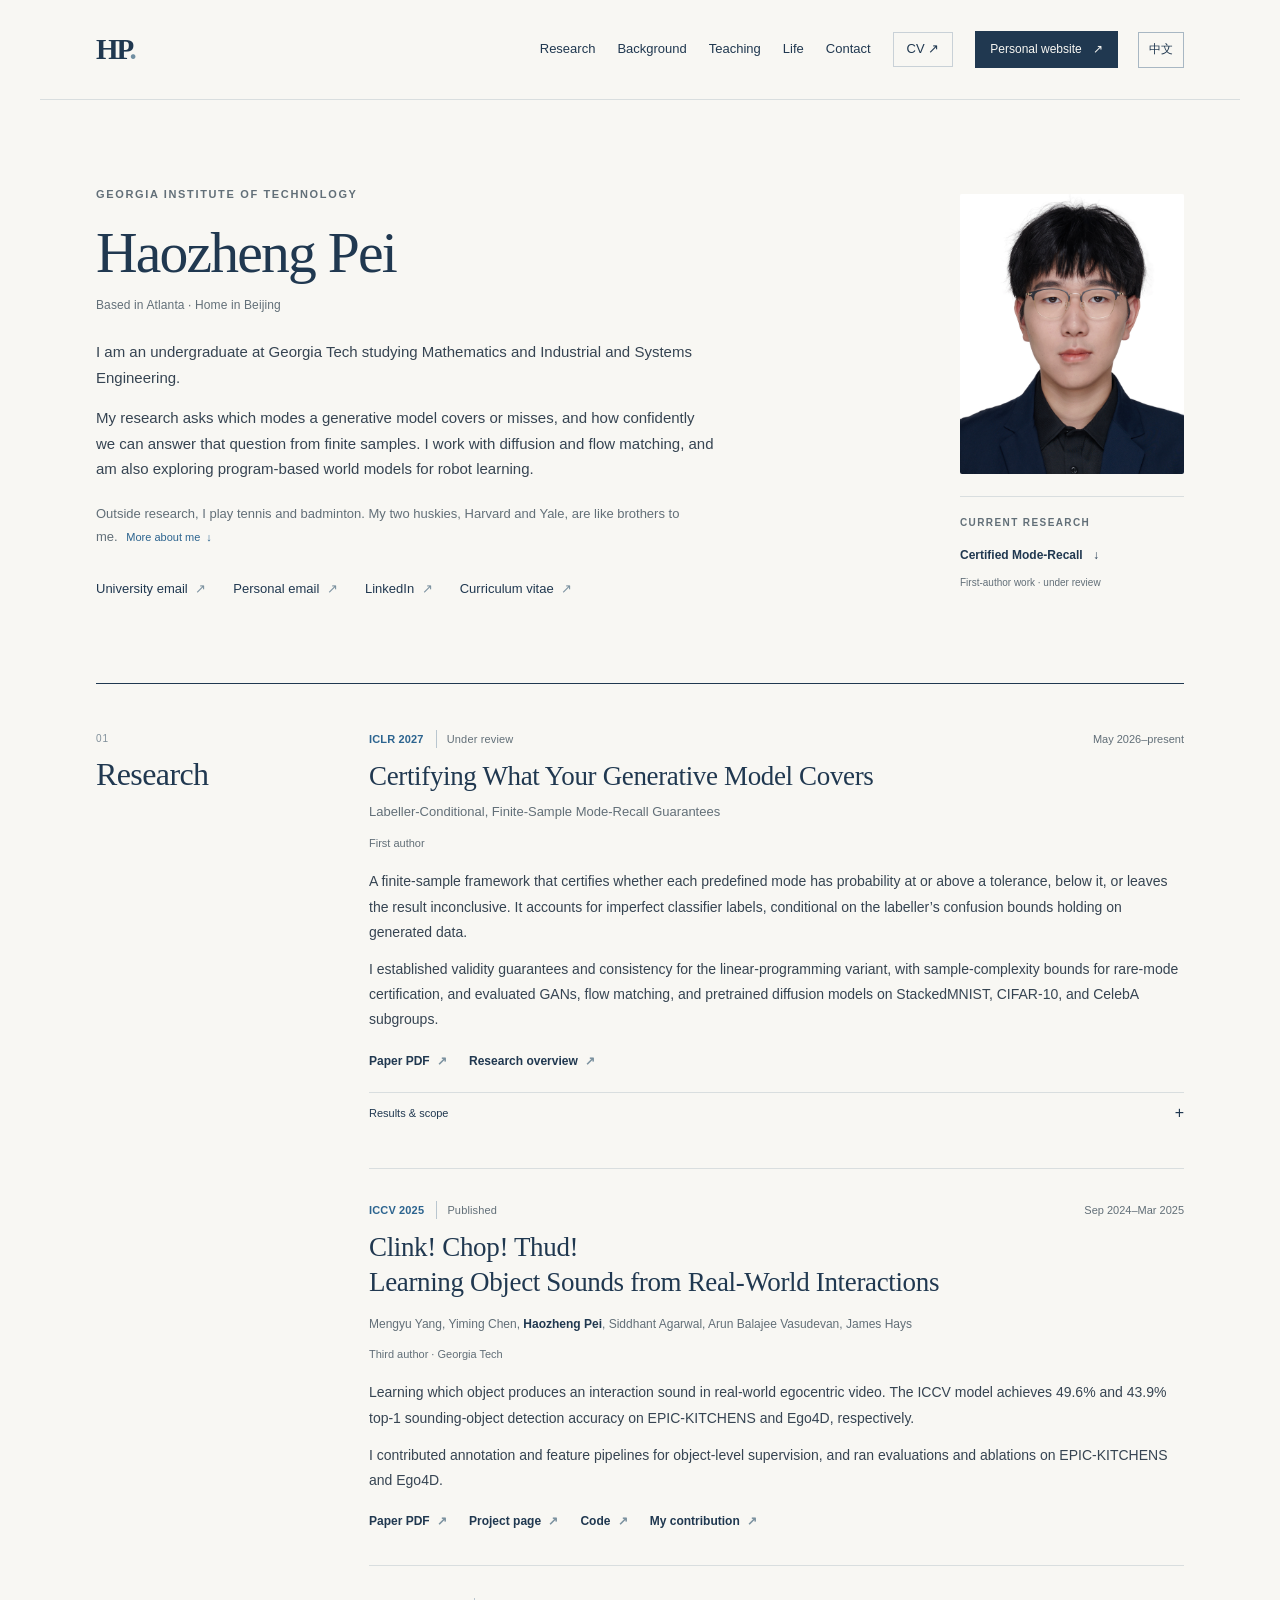
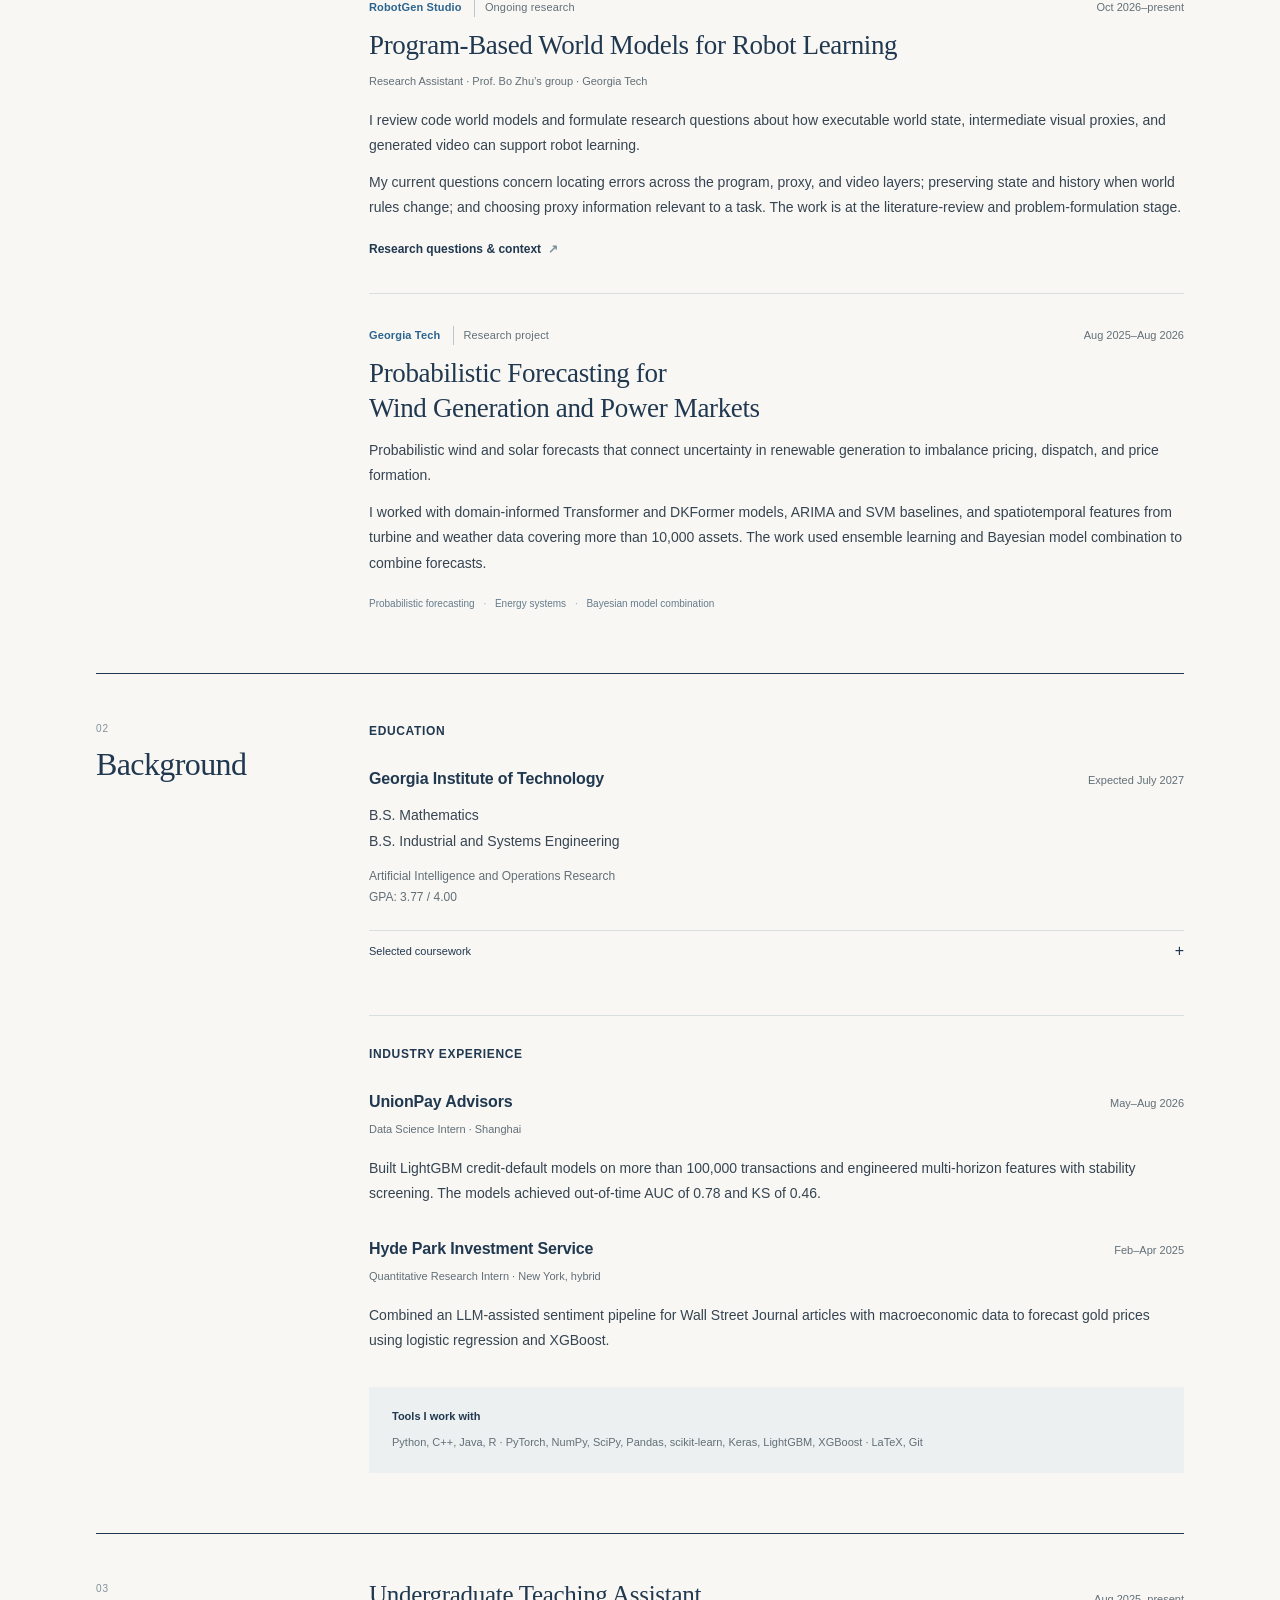
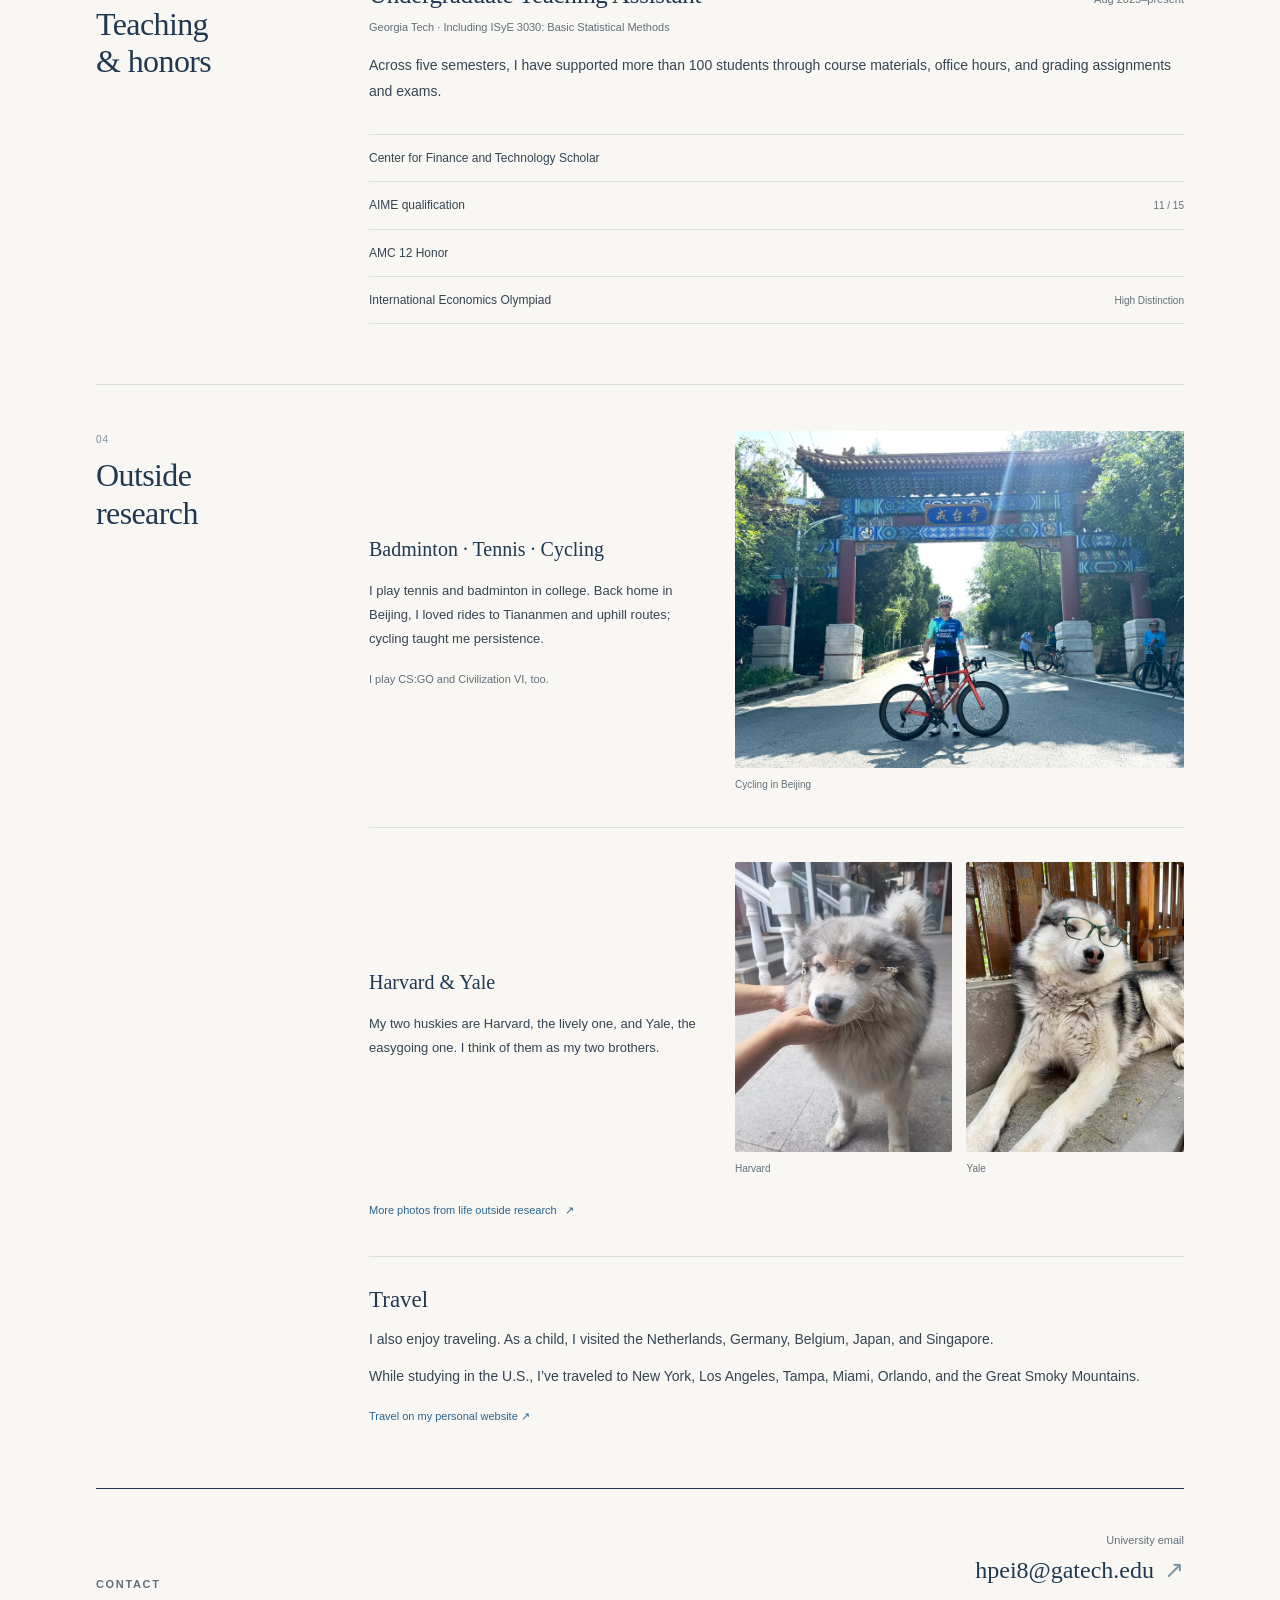
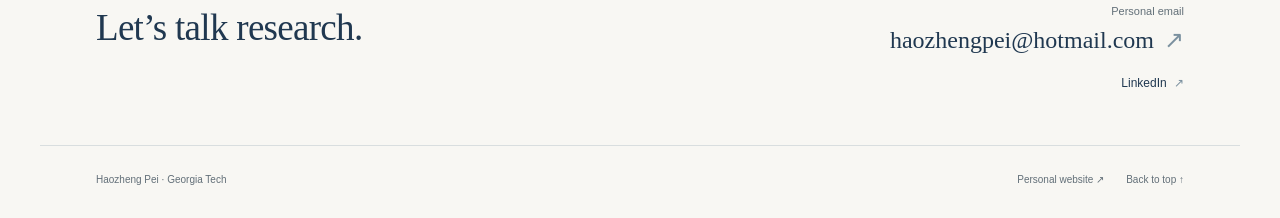
==== academic/index.html @ bda49271 "Add bilingual research details grounded in papers and current work" ====
<!doctype html>
<html lang="en">
<head>
  <meta charset="utf-8">
  <meta name="viewport" content="width=device-width, initial-scale=1">
  <meta name="description" content="Haozheng Pei is an undergraduate at Georgia Tech working on generative model evaluation, finite-sample guarantees, and probabilistic machine learning.">
  <meta name="theme-color" content="#f8f7f3">
  <meta property="og:title" content="Haozheng Pei — Research">
  <meta property="og:description" content="Generative models, statistical guarantees, and probabilistic machine learning. Georgia Institute of Technology.">
  <meta property="og:type" content="website">
  <title>Haozheng Pei · Research</title>
  <link rel="icon" href="data:image/svg+xml,%3Csvg xmlns='http://www.w3.org/2000/svg' viewBox='0 0 64 64'%3E%3Crect width='64' height='64' rx='12' fill='%23203850'/%3E%3Ctext x='32' y='43' text-anchor='middle' font-family='Georgia,serif' font-size='36' fill='%23fff'%3EH%3C/text%3E%3C/svg%3E">
  <link rel="stylesheet" href="styles.css?v=f6f4fb6141">
  <script src="script.js?v=755f562096" defer></script>
  <link rel="canonical" href="https://haozhengpei.github.io/academic/">
  <link rel="alternate" hreflang="en" href="https://haozhengpei.github.io/academic/">
  <link rel="alternate" hreflang="zh-CN" href="https://haozhengpei.github.io/zh/academic/">
  <script src="../language.js?v=802c5b58a4" defer></script>
  <link rel="stylesheet" href="../assets/photo-viewer.css?v=28ba1ac8b4">
  <script src="../assets/photo-viewer.js?v=dce5b9a9ef" defer></script>
</head>
<body>
  <a class="skip-link" href="#main">Skip to content</a>
  <header class="site-header">
    <a class="wordmark" href="#top" aria-label="Haozheng Pei home">HP<span class="wordmark-dot">.</span></a>
    <a class="language-switch" href="../zh/academic/index.html" lang="zh-CN" hreflang="zh-CN" aria-label="切换为中文">中文</a>
    <button class="menu-toggle" type="button" aria-controls="primary-nav" aria-expanded="false">Menu <span aria-hidden="true">+</span></button>
    <nav id="primary-nav" aria-label="Main navigation">
      <a href="#research">Research</a>
      <a href="#background">Background</a>
      <a href="#teaching">Teaching</a>
      <a href="#outside">Life</a>
      <a href="#contact">Contact</a>
      <a class="nav-cv" href="../assets/Haozheng_Pei_CV.pdf?v=4b8e8d3b93" target="_blank" rel="noopener">CV <span aria-hidden="true">↗</span></a>
      <a class="nav-personal" href="../index.html">Personal website <span aria-hidden="true">↗</span></a>
    </nav>
  </header>

  <main id="main">
    <section class="intro" id="top" aria-labelledby="name">
      <div class="intro-main">
        <p class="eyebrow">Georgia Institute of Technology</p>
        <h1 id="name">Haozheng Pei</h1>
        <p class="intro-location">Based in Atlanta · Home in Beijing</p>
        <p class="intro-body">I am an undergraduate at Georgia Tech studying Mathematics and Industrial and Systems Engineering.</p>
        <p class="intro-body">My research asks which modes a generative model covers or misses, and how confidently we can answer that question from finite samples. I work with diffusion and flow matching, and am also exploring program-based world models for robot learning.</p>
        <p class="intro-personal">Outside research, I play tennis and badminton. My two huskies, Harvard and Yale, are like brothers to me. <a href="#outside">More about me <span aria-hidden="true">↓</span></a></p>
        <div class="intro-links">
          <a href="mailto:hpei8@gatech.edu">University email <span aria-hidden="true">↗</span></a>
          <a href="mailto:haozhengpei@hotmail.com">Personal email <span aria-hidden="true">↗</span></a>
          <a href="https://www.linkedin.com/in/haozheng-pei/" target="_blank" rel="noopener">LinkedIn <span aria-hidden="true">↗</span></a>
          <a href="../assets/Haozheng_Pei_CV.pdf?v=4b8e8d3b93" target="_blank" rel="noopener">Curriculum vitae <span aria-hidden="true">↗</span></a>
        </div>
      </div>
      <aside class="intro-note profile-aside" aria-label="Portrait and current research">
        <figure class="profile-portrait"><a href="../assets/photos/haozheng-portrait.jpg" data-photo data-caption="Haozheng Pei"><img src="../assets/photos/haozheng-portrait.jpg" alt="Haozheng Pei" width="2587" height="3621" fetchpriority="high" decoding="async"></a></figure>
        <div class="profile-research">
          <span class="margin-label">Current research</span>
          <a class="text-link" href="#mode-recall">Certified Mode-Recall <span aria-hidden="true">↓</span></a>
          <span class="note-status">First-author work · under review</span>
        </div>
      </aside>
    </section>

    <section class="content-section" id="research" aria-labelledby="research-title">
      <div class="section-heading"><span class="section-number" aria-hidden="true">01</span><h2 id="research-title">Research</h2></div>
      <div class="section-content">
        <article class="research-item" id="mode-recall">
          <div class="item-topline"><span class="venue">ICLR 2027 <span class="publication-status">Under review</span></span><span class="date">May 2026–present</span></div>
          <h3><a href="../research/mode-recall/">Certifying What Your Generative Model Covers</a></h3>
          <p class="paper-title-original">Labeller-Conditional, Finite-Sample Mode-Recall Guarantees</p>
          <p class="role">First author</p>
          <p>A finite-sample framework that certifies whether each predefined mode has probability at or above a tolerance, below it, or leaves the result inconclusive. It accounts for imperfect classifier labels, conditional on the labeller’s confusion bounds holding on generated data.</p>
          <p>I established validity guarantees and consistency for the linear-programming variant, with sample-complexity bounds for rare-mode certification, and evaluated GANs, flow matching, and pretrained diffusion models on StackedMNIST, CIFAR-10, and CelebA subgroups.</p>
          <div class="paper-links"><a href="../assets/papers/certifying-generative-mode-coverage.pdf?v=0745bf74af" target="_blank" rel="noopener">Paper PDF <span aria-hidden="true">↗</span></a><a href="../research/mode-recall/">Research overview <span aria-hidden="true">↗</span></a></div>
          <details>
            <summary>Results &amp; scope <span aria-hidden="true">+</span></summary>
            <div class="detail-content"><p>On 1,000-mode StackedMNIST, two DCGAN capacities and a rectified-flow model yielded certified coverage of 29%, 53%, and 73%, against true coverage of 54%, 92%, and 100%; nearest-neighbor recall was near zero for all three. These certificates are conservative lower bounds, not point estimates. The work measures coverage across predefined modes, not diversity within a mode.</p></div>
          </details>
        </article>

        <article class="research-item" id="object-sounds">
          <div class="item-topline"><span class="venue">ICCV 2025 <span class="publication-status">Published</span></span><span class="date">Sep 2024–Mar 2025</span></div>
          <h3><a href="../research/clink-chop-thud/">Clink! Chop! Thud!<br>Learning Object Sounds from Real-World Interactions</a></h3>
          <p class="paper-authors">Mengyu Yang, Yiming Chen, <strong>Haozheng Pei</strong>, Siddhant Agarwal, Arun Balajee Vasudevan, James Hays</p>
          <p class="role">Third author · Georgia Tech</p>
          <p>Learning which object produces an interaction sound in real-world egocentric video. The ICCV model achieves 49.6% and 43.9% top-1 sounding-object detection accuracy on EPIC-KITCHENS and Ego4D, respectively.</p>
          <p>I contributed annotation and feature pipelines for object-level supervision, and ran evaluations and ablations on EPIC-KITCHENS and Ego4D.</p>
          <div class="paper-links"><a href="../assets/papers/clink-chop-thud.pdf?v=28464b5153" target="_blank" rel="noopener">Paper PDF <span aria-hidden="true">↗</span></a><a href="https://clink-chop-thud.github.io/" target="_blank" rel="noopener">Project page <span aria-hidden="true">↗</span></a><a href="https://github.com/mengyu-yang/clink-chop-thud" target="_blank" rel="noopener">Code <span aria-hidden="true">↗</span></a><a href="../research/clink-chop-thud/">My contribution <span aria-hidden="true">↗</span></a></div>
        </article>

        <article class="research-item" id="world-models">
          <div class="item-topline"><span class="venue">RobotGen Studio <span class="publication-status">Ongoing research</span></span><span class="date">Oct 2026–present</span></div>
          <h3><a href="../research/world-models/">Program-Based World Models for Robot Learning</a></h3>
          <p class="role">Research Assistant · Prof. Bo Zhu’s group · Georgia Tech</p>
          <p>I review code world models and formulate research questions about how executable world state, intermediate visual proxies, and generated video can support robot learning.</p>
          <p>My current questions concern locating errors across the program, proxy, and video layers; preserving state and history when world rules change; and choosing proxy information relevant to a task. The work is at the literature-review and problem-formulation stage.</p>
          <div class="paper-links"><a href="../research/world-models/">Research questions &amp; context <span aria-hidden="true">↗</span></a></div>
        </article>

        <article class="research-item" id="forecasting">
          <div class="item-topline"><span class="venue">Georgia Tech <span class="publication-status">Research project</span></span><span class="date">Aug 2025–Aug 2026</span></div>
          <h3>Probabilistic Forecasting for<br class="wide-break"> Wind Generation and Power Markets</h3>
          <p>Probabilistic wind and solar forecasts that connect uncertainty in renewable generation to imbalance pricing, dispatch, and price formation.</p>
          <p>I worked with domain-informed Transformer and DKFormer models, ARIMA and SVM baselines, and spatiotemporal features from turbine and weather data covering more than 10,000 assets. The work used ensemble learning and Bayesian model combination to combine forecasts.</p>
          <div class="topic-line">Probabilistic forecasting <span>·</span> Energy systems <span>·</span> Bayesian model combination</div>
        </article>
      </div>
    </section>

    <section class="content-section" id="background" aria-labelledby="background-title">
      <div class="section-heading"><span class="section-number" aria-hidden="true">02</span><h2 id="background-title">Background</h2></div>
      <div class="section-content">
        <h3 class="subsection-heading">Education</h3>
        <div class="education-entry">
          <div class="item-topline"><h4>Georgia Institute of Technology</h4><span class="date">Expected July 2027</span></div>
          <p>B.S. Mathematics<br>B.S. Industrial and Systems Engineering</p>
          <p class="secondary">Artificial Intelligence and Operations Research<br>GPA: 3.77 / 4.00</p>
          <details><summary>Selected coursework <span aria-hidden="true">+</span></summary><div class="detail-content"><p>Probability, Statistical Inference, Regression Analysis, Stochastic Processes, Machine Learning, Linear Algebra, PDE/ODE, Complex Analysis, Combinatorics, and Operations Research.</p></div></details>
        </div>
        <h3 class="subsection-heading experience-title">Industry experience</h3>
        <div class="experience-entry">
          <div class="item-topline"><h4>UnionPay Advisors</h4><span class="date">May–Aug 2026</span></div>
          <p class="role">Data Science Intern · Shanghai</p>
          <p>Built LightGBM credit-default models on more than 100,000 transactions and engineered multi-horizon features with stability screening. The models achieved out-of-time AUC of 0.78 and KS of 0.46.</p>
        </div>
        <div class="experience-entry">
          <div class="item-topline"><h4>Hyde Park Investment Service</h4><span class="date">Feb–Apr 2025</span></div>
          <p class="role">Quantitative Research Intern · New York, hybrid</p>
          <p>Combined an LLM-assisted sentiment pipeline for Wall Street Journal articles with macroeconomic data to forecast gold prices using logistic regression and XGBoost.</p>
        </div>
        <div class="technical-note"><h4>Tools I work with</h4><p>Python, C++, Java, R · PyTorch, NumPy, SciPy, Pandas, scikit-learn, Keras, LightGBM, XGBoost · LaTeX, Git</p></div>
      </div>
    </section>

    <section class="content-section" id="teaching" aria-labelledby="teaching-title">
      <div class="section-heading"><span class="section-number" aria-hidden="true">03</span><h2 id="teaching-title">Teaching<br> &amp; honors</h2></div>
      <div class="section-content">
        <div class="item-topline"><h3 class="teaching-name">Undergraduate Teaching Assistant</h3><span class="date">Aug 2025–present</span></div>
        <p class="role">Georgia Tech · Including ISyE 3030: Basic Statistical Methods</p>
        <p>Across five semesters, I have supported more than 100 students through course materials, office hours, and grading assignments and exams.</p>
        <ul class="honors-list">
          <li><span>Center for Finance and Technology Scholar</span></li>
          <li><span>AIME qualification</span><span class="honor-detail">11 / 15</span></li>
          <li><span>AMC 12 Honor</span></li>
          <li><span>International Economics Olympiad</span><span class="honor-detail">High Distinction</span></li>
        </ul>
      </div>
    </section>

    <section class="content-section personal-section" id="outside" aria-labelledby="outside-title">
      <div class="section-heading"><span class="section-number" aria-hidden="true">04</span><h2 id="outside-title">Outside<br> research</h2></div>
      <div class="section-content personal-content">
        <div class="personal-story personal-cycling">
          <div class="personal-copy">
            <p class="personal-interests">Badminton · Tennis · Cycling</p>
            <p>I play tennis and badminton in college. Back home in Beijing, I loved rides to Tiananmen and uphill routes; cycling taught me persistence.</p>
            <p class="personal-games">I play CS:GO and Civilization VI, too.</p>
          </div>
          <figure class="personal-photo cycling-photo"><a href="../assets/photos/cycling-beijing.jpg" data-photo data-caption="Me with my bicycle in Beijing"><img src="../assets/photos/cycling-beijing.jpg" alt="Me with my bicycle in Beijing" width="1024" height="768" loading="lazy" decoding="async"></a><figcaption>Cycling in Beijing</figcaption></figure>
        </div>
        <div class="personal-story personal-dogs">
          <div class="personal-copy">
            <p class="personal-interests">Harvard &amp; Yale</p>
            <p>My two huskies are Harvard, the lively one, and Yale, the easygoing one. I think of them as my two brothers.</p>
          </div>
          <div class="personal-dog-pair">
            <figure class="personal-photo"><a href="../assets/photos/harvard.jpg" data-photo data-caption="Harvard wearing gold glasses"><img src="../assets/photos/harvard.jpg" alt="Harvard wearing gold glasses" width="768" height="1024" loading="lazy" decoding="async"></a><figcaption>Harvard</figcaption></figure>
            <figure class="personal-photo"><a href="../assets/photos/yale.jpg" data-photo data-caption="Yale wearing green glasses"><img src="../assets/photos/yale.jpg" alt="Yale wearing green glasses" width="768" height="1024" loading="lazy" decoding="async"></a><figcaption>Yale</figcaption></figure>
          </div>
        </div>
        <a class="personal-photos-link" href="../index.html#life">More photos from life outside research <span aria-hidden="true">↗</span></a>
        <section class="academic-travel" id="travel" aria-labelledby="travel-title">
          <h3 id="travel-title">Travel</h3>
          <p>I also enjoy traveling. As a child, I visited the Netherlands, Germany, Belgium, Japan, and Singapore.</p>
          <p>While studying in the U.S., I’ve traveled to New York, Los Angeles, Tampa, Miami, Orlando, and the Great Smoky Mountains.</p>
          <a href="../index.html#travel">Travel on my personal website <span aria-hidden="true">↗</span></a>
        </section>
      </div>
    </section>

    <section class="contact-section" id="contact" aria-labelledby="contact-title">
      <div><p class="eyebrow">Contact</p><h2 id="contact-title">Let’s talk research.</h2></div>
      <div class="contact-links">
        <a class="contact-email" href="mailto:hpei8@gatech.edu"><small class="contact-label">University email</small>hpei8@gatech.edu <span aria-hidden="true">↗</span></a>
        <a class="contact-email" href="mailto:haozhengpei@hotmail.com"><small class="contact-label">Personal email</small>haozhengpei@hotmail.com <span aria-hidden="true">↗</span></a>
        <a href="https://www.linkedin.com/in/haozheng-pei/" target="_blank" rel="noopener">LinkedIn <span aria-hidden="true">↗</span></a>
      </div>
    </section>
  </main>
  <footer><span>Haozheng Pei · Georgia Tech</span><div><a href="../index.html">Personal website <span aria-hidden="true">↗</span></a><a href="#top">Back to top <span aria-hidden="true">↑</span></a></div></footer>
</body>
</html>
---- academic/styles.css ----
:root{--paper:#f8f7f3;--white:#fff;--ink:#203850;--body:#364452;--muted:#626f78;--rule:#d9dedf;--accent:#2c648f;--serif:Georgia,'Times New Roman',serif;--sans:-apple-system,BlinkMacSystemFont,'Segoe UI',Arial,sans-serif;scroll-behavior:smooth;scroll-padding-top:90px}
*{box-sizing:border-box}body{margin:0;background:var(--paper);color:var(--body);font-family:var(--sans);font-size:16px;line-height:1.7;-webkit-font-smoothing:antialiased}a{color:var(--ink);text-decoration:none;text-underline-offset:5px}a:hover{text-decoration:underline}button{font:inherit}a:focus-visible,button:focus-visible,summary:focus-visible{outline:2px solid var(--accent);outline-offset:5px;border-radius:2px}::selection{background:#dce7ee;color:var(--ink)}.skip-link{position:fixed;top:-70px;left:20px;z-index:100;padding:12px 20px;background:var(--ink);color:#fff}.skip-link:focus{top:12px}.site-header,main,footer{max-width:1200px;margin-inline:auto;padding-inline:56px}.site-header{height:100px;display:flex;align-items:center;justify-content:space-between;border-bottom:1px solid var(--rule)}.wordmark{font-family:var(--serif);font-size:29px;font-weight:700;letter-spacing:-2px;line-height:1}.wordmark:hover{text-decoration:none}.wordmark-dot{color:#718fa2}.site-header nav{display:flex;gap:29px;align-items:center;font-size:13px}.nav-cv{border:1px solid #c9d1d7;padding:5px 13px}.nav-personal{border:1px solid var(--ink);background:var(--ink);color:var(--paper);padding:7px 14px;white-space:nowrap;font-size:12px}.nav-personal:hover{background:#2c4b65;text-decoration:none}.nav-personal span{margin-left:8px}.menu-toggle{display:none}.intro{display:grid;grid-template-columns:minmax(0,1fr) 235px;gap:86px;padding-block:85px 83px}.eyebrow,.margin-label{font-size:11px;letter-spacing:1.65px;text-transform:uppercase;font-weight:600;color:var(--muted);margin:0 0 18px}h1,h2,h3,h4{color:var(--ink)}h1{font-family:var(--serif);font-weight:400;font-size:clamp(58px,6.7vw,88px);line-height:1.08;letter-spacing:-3.7px;margin:0 0 26px;white-space:nowrap}.name-period{color:#90a5b5}.intro-focus{font-family:var(--serif);font-size:28px;line-height:1.32;letter-spacing:-.45px;color:var(--ink);margin:0 0 25px}.intro-body{font-size:15px;max-width:620px;margin:0 0 15px}.intro-links{display:flex;gap:27px;flex-wrap:wrap;margin-top:29px;font-size:13px;font-weight:500}.intro-links span,.paper-links span,.contact-links span{color:#7b919f;display:inline-block;margin-left:4px}.intro-note{padding-top:44px}.margin-label{font-size:10px;display:block;letter-spacing:1.4px;margin-bottom:0}.small-diagram{width:235px;margin-left:-13px;margin-block:5px 14px}.small-diagram svg{display:block;width:100%}.intro-note p{font-family:var(--serif);font-size:20px;line-height:1.45;color:var(--ink);margin:0 0 17px}.text-link{font-size:12px;font-weight:600}.text-link span{margin-left:7px}.note-status{display:block;font-size:10px;color:var(--muted);margin-top:5px}.content-section{display:grid;grid-template-columns:215px minmax(0,1fr);gap:58px;border-top:1px solid var(--ink);padding-block:46px 60px}.section-heading{align-self:start}.section-number{display:block;font-size:10px;color:#82919c;font-family:var(--sans);letter-spacing:1px;margin-bottom:9px}.section-heading h2{font-family:var(--serif);font-size:32px;line-height:1.17;font-weight:400;letter-spacing:-.6px;margin:0}.section-content{min-width:0}.research-item{padding:0 0 34px;margin:0 0 32px;border-bottom:1px solid var(--rule);scroll-margin-top:35px}.research-item:last-child{padding-bottom:0;margin-bottom:0;border:0}.item-topline{display:flex;align-items:baseline;justify-content:space-between;gap:15px;margin-bottom:11px}.venue{font-size:11px;color:var(--accent);font-weight:600;letter-spacing:.15px}.date{color:var(--muted);font-size:11px;white-space:nowrap}.research-item h3{font-family:var(--serif);font-size:27px;line-height:1.3;font-weight:400;letter-spacing:-.35px;margin:0 0 12px}.research-item p,.experience-entry p,.education-entry p,.section-content>p{font-size:14px;margin:0 0 12px;line-height:1.8}.role{color:var(--muted);font-size:11px!important;line-height:1.6!important;margin-top:-2px!important;margin-bottom:17px!important}.topic-line{font-size:10px;color:#647b8c;margin-top:18px;line-height:1.9}.topic-line span{padding-inline:6px;color:#9baab4}details{margin-top:21px;border-top:1px solid var(--rule)}summary{list-style:none;cursor:pointer;display:flex;align-items:center;justify-content:space-between;font-size:11px;color:var(--ink);padding-block:11px;max-width:100%}summary::-webkit-details-marker{display:none}summary span{font-size:16px;font-weight:300;line-height:1;transition:transform .2s}details[open] summary span{transform:rotate(45deg)}.detail-content{padding:0 19px 4px 0}.detail-content p{font-size:12px!important;color:var(--muted)}.paper-links{display:flex;gap:23px;font-size:12px;font-weight:600;margin-top:18px}.subsection-heading{font-family:var(--sans);font-size:12px;letter-spacing:.65px;text-transform:uppercase;font-weight:600;margin:1px 0 24px}.item-topline h4{font-size:16px;letter-spacing:-.15px;font-weight:600;margin:0}.education-entry{margin-bottom:43px}.secondary{color:var(--muted);font-size:12px!important}.experience-title{padding-top:28px;border-top:1px solid var(--rule)}.experience-entry{margin-bottom:29px}.experience-entry .item-topline{margin-bottom:8px}.technical-note{padding:20px 23px;background:#edf0f0;margin-top:34px}.technical-note h4{margin:0 0 6px;font-size:11px;font-weight:600}.technical-note p{margin:0;color:var(--muted);font-size:11px;line-height:1.9}.teaching-name{font-family:var(--serif);font-weight:400;font-size:25px;line-height:1.2;margin:0;letter-spacing:-.3px}.honors-list{margin:30px 0 0;padding:0;list-style:none;border-top:1px solid var(--rule)}.honors-list li{padding:13px 0;border-bottom:1px solid var(--rule);display:flex;justify-content:space-between;gap:15px;align-items:baseline;font-size:12px}.honor-detail{font-size:10px;color:var(--muted);white-space:nowrap}.contact-section{padding:43px 0 52px;border-top:1px solid var(--ink);display:flex;justify-content:space-between;align-items:center;gap:30px}.contact-section .eyebrow{margin-bottom:12px}.contact-section h2{font-family:var(--serif);font-size:37px;line-height:1.2;font-weight:400;letter-spacing:-.7px;margin:0}.contact-links{display:flex;flex-direction:column;gap:6px;align-items:flex-end;font-size:12px}.contact-email{font-family:var(--serif);font-size:24px}footer{display:flex;justify-content:space-between;gap:20px;align-items:center;padding-block:25px 30px;border-top:1px solid var(--rule);font-size:10px;color:var(--muted)}footer div{display:flex;gap:22px}footer a{color:var(--muted)}
.intro-personal{font-size:13px;line-height:1.8;color:var(--muted);max-width:600px;margin:20px 0 0}.intro-personal a{display:inline-block;margin-left:5px;font-size:11px;color:var(--accent);white-space:nowrap}.intro-personal a span{margin-left:3px}.personal-section{border-top-color:var(--rule)}.personal-note{display:grid;grid-template-columns:155px minmax(0,1fr);gap:30px;align-items:center}.personal-mark{width:155px;height:auto;color:#728b92}.personal-copy p{font-size:14px;line-height:1.8;margin:0 0 11px}.personal-copy .personal-interests{font-family:var(--serif);font-size:20px;line-height:1.4;color:var(--ink);margin-bottom:14px}.personal-copy .personal-games{font-size:12px;color:var(--muted);margin-bottom:0}
@media(min-width:1400px){.intro{padding-block:98px 94px}}
@media(max-width:1050px){.site-header nav{gap:18px;font-size:12px}.site-header,main,footer{padding-inline:40px}.intro{gap:45px;grid-template-columns:minmax(0,1fr) 200px}.small-diagram{width:210px}.intro-note{padding-top:43px}h1{font-size:66px}.content-section{grid-template-columns:160px minmax(0,1fr);gap:40px}.item-topline{flex-wrap:wrap;gap:4px 15px}.intro-body{font-size:14px}}
@media(max-width:760px){.site-header,main,footer{padding-inline:25px}.site-header{height:auto;min-height:80px;flex-wrap:wrap;gap:14px;padding-block:20px}.site-header nav{gap:18px;font-size:12px;flex-wrap:wrap}.wordmark{font-size:27px}.intro{grid-template-columns:1fr;gap:32px;padding-block:53px}.intro-note{display:grid;grid-template-columns:135px minmax(0,1fr);gap:3px 22px;padding:24px 0 0;border-top:1px solid var(--rule)}.intro-note .margin-label{grid-column:2;align-self:end;font-size:9px}.small-diagram{width:145px;grid-column:1;grid-row:1 / 5;align-self:center;margin:-10px 0 0 -9px}.intro-note p{grid-column:2;font-size:18px;margin:5px 0 6px}.text-link,.note-status{grid-column:2}.text-link{font-size:11px}.note-status{font-size:9px;margin:0}h1{font-size:65px;letter-spacing:-2.9px;white-space:normal}.intro-focus{font-size:25px}.intro-body{font-size:14px}.intro-links{gap:23px;font-size:12px}.content-section{grid-template-columns:1fr;gap:29px;padding-block:35px 43px}.section-heading{display:flex;align-items:baseline;gap:14px}.section-number{margin-bottom:0;font-size:10px}.section-heading h2{font-size:29px}.section-heading h2 br{display:none}.research-item h3{font-size:25px}.wide-break{display:none}.section-content{padding-left:24px}.contact-section h2{font-size:31px}.contact-section{align-items:flex-start;flex-direction:column;gap:23px;padding-block:35px}.contact-links{align-items:flex-start}.contact-email{font-size:22px}footer{align-items:flex-start;flex-direction:column;gap:13px;font-size:10px}footer div{flex-wrap:wrap;gap:19px}.honors-list li{font-size:11px}.honor-detail{font-size:9px}.item-topline h4{font-size:15px}.date{font-size:10px}.venue{font-size:10px}.research-item p,.experience-entry p,.education-entry p,.section-content>p{font-size:13px}.role{font-size:10px!important}.teaching-name{font-size:24px}}
@media(max-width:520px){.js .menu-toggle{display:flex;align-items:center;gap:15px;background:none;border:0;padding:5px 0 5px 12px;color:var(--ink);font-size:12px;cursor:pointer}.js .menu-toggle span{font-size:22px;font-weight:300;transition:transform .2s}.js .menu-toggle[aria-expanded=true] span{transform:rotate(45deg)}.js .site-header nav{display:none;width:100%;padding-block:10px 3px}.js .site-header nav.is-open{display:flex}.site-header nav{gap:14px}.site-header{gap:14px}.site-header>nav{width:100%;padding-top:8px}.js .site-header>nav{padding-top:10px}h1{font-size:57px}.intro{padding-block:42px}.eyebrow{font-size:9px;letter-spacing:1.2px}.intro-focus{font-size:24px}.intro-note{grid-template-columns:105px minmax(0,1fr);gap:3px 16px}.small-diagram{width:116px}.intro-note p{font-size:17px}.section-content{padding-left:0}.research-item h3{font-size:24px}.topic-line{font-size:9px}.honors-list li{flex-wrap:wrap;gap:1px 12px}.contact-section h2{font-size:30px}}
@media(prefers-reduced-motion:reduce){:root{scroll-behavior:auto}*,*::before,*::after{transition:none!important}}
@media print{body{background:#fff;font-size:10pt}.site-header,.intro-note,.skip-link,.menu-toggle,footer,.contact-section,.intro-links{display:none}.site-header,main,footer{padding:0;max-width:100%}.intro{display:block;padding:0 0 22px}h1{font-size:38pt}.intro-focus{font-size:17pt}.intro-body{font-size:10pt;max-width:none}.content-section{grid-template-columns:115px 1fr;gap:24px;padding-block:20px}.section-heading h2{font-size:18pt}.research-item h3{font-size:15pt}.research-item{break-inside:avoid;padding-bottom:18px;margin-bottom:18px}.research-item p,.experience-entry p,.education-entry p,.section-content>p{font-size:9pt}.technical-note{background:none;border-top:1px solid #ccc;padding:12px 0}.date,.venue{font-size:8pt}details:not([open]){display:none}a{color:inherit}.content-section{break-inside:auto}.experience-entry,.education-entry{break-inside:avoid}.intro-focus br{display:none}.intro-focus br::after{content:' '}}

@media(max-width:760px){.personal-note{grid-template-columns:125px minmax(0,1fr);gap:23px}.personal-mark{width:125px}.personal-copy p{font-size:13px}.personal-copy .personal-interests{font-size:19px}}
@media(max-width:520px){.personal-note{grid-template-columns:1fr;gap:15px}.personal-mark{width:135px;margin-top:-8px}.intro-personal{font-size:12px}.intro-personal a{margin-left:0}.personal-copy .personal-interests{font-size:19px}}
@media print{.personal-mark{display:none}.personal-note{display:block}.intro-personal,.personal-copy p{font-size:9pt}.personal-copy .personal-interests{font-size:12pt}}

.language-switch{display:inline-flex;align-items:center;justify-content:center;min-height:36px;min-width:44px;padding:5px 10px;border:1px solid #a8b7c3;font-size:12px;white-space:nowrap;color:var(--ink);order:2;margin-left:20px}.language-switch:hover{background:#e6edf2;text-decoration:none}.site-header .wordmark{order:0}.site-header nav{order:1;margin-left:auto;gap:22px}.menu-toggle{order:3}
html[lang="zh-CN"]{--sans:'PingFang SC','Microsoft YaHei','Noto Sans CJK SC',sans-serif;--serif:'Songti SC','Noto Serif CJK SC',Georgia,serif}html[lang="zh-CN"] h1,html[lang="zh-CN"] h2,html[lang="zh-CN"] h3,html[lang="zh-CN"] h4{letter-spacing:.01em}html[lang="zh-CN"] h1{letter-spacing:.07em}html[lang="zh-CN"] .intro-body,html[lang="zh-CN"] .section-content p{line-height:1.9}html[lang="zh-CN"] .eyebrow,html[lang="zh-CN"] .margin-label{letter-spacing:.08em}
@media(max-width:1100px){.site-header nav{gap:15px}.site-header nav a[href="#outside"],.site-header nav a[href="#contact"]{display:none}.language-switch{margin-left:15px}}
@media(max-width:760px){.site-header nav{order:4;margin-left:0;width:100%}.language-switch{margin-left:auto}.site-header nav a[href="#outside"],.site-header nav a[href="#contact"]{display:inline-flex}}
@media(max-width:520px){.language-switch{font-size:11px;padding:5px 9px}.site-header{column-gap:20px}html[lang="zh-CN"] h1{font-size:52px}}
@media print{.language-switch{display:none}}

.contact-links{min-width:0;max-width:100%;gap:12px}.contact-email{display:block;max-width:100%;overflow-wrap:anywhere;text-align:right}.contact-label{display:block;font-family:var(--sans);font-size:11px;line-height:1.6;color:var(--muted)}
@media(max-width:760px){.contact-email{text-align:left}}
@media(max-width:400px){.contact-email{font-size:18px}}

/* Photographs follow the stories they belong to, with native proportions. */
.intro{align-items:center}
.profile-aside{padding-top:0;align-self:center;width:100%;max-width:224px;justify-self:end}
.profile-portrait{margin:0 0 22px}
.profile-portrait a{overflow:hidden;background:#fff;border-radius:2px}
.profile-portrait img{display:block;width:100%;height:auto;aspect-ratio:4/5;object-fit:cover;object-position:50% 0;border-radius:0}
.profile-research{border-top:1px solid var(--rule);padding-top:17px}
.profile-research .margin-label{margin-bottom:9px}
.profile-research .text-link{display:inline-block}
.profile-research .note-status{margin-top:7px;line-height:1.7}
.personal-story{display:grid;grid-template-columns:minmax(0,.85fr) minmax(0,1.15fr);gap:34px;align-items:center}
.personal-story+.personal-story{margin-top:34px;padding-top:34px;border-top:1px solid var(--rule)}
.personal-story .personal-copy{min-width:0}
.personal-story .personal-copy p{font-size:13px;line-height:1.85}
.personal-story .personal-copy .personal-interests{font-size:20px;line-height:1.4;margin-bottom:16px}
.personal-story .personal-copy .personal-games{font-size:11px;margin-top:18px}
.personal-photo{margin:0;min-width:0}
.personal-photo a{overflow:hidden;border-radius:2px;background:#e5e8e7}
.personal-photo img{display:block;width:100%;height:auto;aspect-ratio:3/4;object-fit:cover;object-position:50% 50%}
.personal-photo.cycling-photo img{aspect-ratio:4/3;object-fit:contain}
.personal-photo figcaption{font-size:10px;color:var(--muted);line-height:1.6;margin-top:9px}
.personal-dog-pair{display:grid;grid-template-columns:repeat(2,minmax(0,1fr));gap:14px;align-items:start}
.personal-photos-link{display:inline-block;font-size:11px;color:var(--accent);margin-top:24px}
.personal-photos-link span{margin-left:5px}
.academic-travel{margin-top:34px;padding-top:27px;border-top:1px solid var(--rule)}
.academic-travel h3{font-family:var(--serif);font-weight:400;font-size:23px;line-height:1.4;margin:0 0 10px}
.academic-travel p{font-size:14px;line-height:1.8;margin:0 0 12px}
.academic-travel>a{font-size:11px;color:var(--accent)}
@media(max-width:1050px){.profile-aside{max-width:200px}.personal-story{gap:24px;grid-template-columns:minmax(0,.9fr) minmax(0,1.1fr)}.personal-story .personal-copy .personal-interests{font-size:19px}.personal-dog-pair{gap:10px}}
@media(max-width:900px) and (min-width:761px){.personal-story{grid-template-columns:1fr;gap:21px}.personal-story .personal-copy{max-width:430px}.personal-dog-pair{max-width:380px}.personal-story .cycling-photo{max-width:480px}}
@media(max-width:760px){.intro-note.profile-aside{display:grid;grid-template-columns:160px minmax(0,1fr);gap:28px;padding-top:4px;border:0;max-width:440px;justify-self:start}.profile-portrait{grid-column:1;grid-row:1;margin:0}.profile-research{grid-column:2;align-self:center;border:0;padding:0}.profile-research .margin-label{font-size:9px}.profile-research .note-status{font-size:10px;line-height:1.7}.personal-story{gap:25px;grid-template-columns:minmax(0,.85fr) minmax(0,1.15fr)}}
@media(max-width:600px){.personal-story{grid-template-columns:1fr;gap:21px}.personal-story+.personal-story{margin-top:29px;padding-top:28px}.personal-story .personal-copy{max-width:440px}.personal-story .personal-copy p{font-size:13px}.personal-story .personal-copy .personal-interests{font-size:21px}.personal-story .personal-copy .personal-games{margin-top:12px}.personal-dog-pair{gap:14px}.personal-photo figcaption{font-size:11px}.academic-travel h3{font-size:22px}}
@media(max-width:420px){.intro-note.profile-aside{grid-template-columns:142px minmax(0,1fr);gap:22px}.profile-research .text-link{font-size:11px;line-height:1.7}.profile-research .note-status{font-size:9px}.personal-dog-pair{gap:12px}}
@media print{.profile-aside,.personal-photo,.personal-dog-pair,.personal-photos-link,.academic-travel>a{display:none}.personal-story{display:block}.personal-story+.personal-story{margin-top:16px;padding-top:12px}.academic-travel{margin-top:16px;padding-top:12px}.academic-travel h3{font-size:13pt}.academic-travel p,.personal-story .personal-copy p{font-size:9pt}}

.intro-location{font-size:12px;color:var(--muted);line-height:1.7;margin:-12px 0 24px;letter-spacing:.01em}

/* Research metadata uses a compact, consistent reading order. */
html[lang="en"] .intro h1{font-size:clamp(42px,4.5vw,60px);letter-spacing:-1.8px;margin-bottom:23px}
.research-item h3 a{text-decoration-thickness:1px;text-underline-offset:5px}
.research-item .paper-title-original{font-size:13px;line-height:1.65;color:var(--muted);margin:-5px 0 14px}
.research-item .paper-authors{font-size:12px;line-height:1.85;color:var(--muted);margin:0 0 13px}
.paper-authors strong{font-weight:600;color:var(--ink)}
.publication-status{display:inline-block;margin-left:9px;padding-left:10px;border-left:1px solid #b9c6cf;color:var(--muted);font-weight:400;white-space:nowrap}
.paper-links{flex-wrap:wrap;gap:8px 22px}
.paper-links a{white-space:nowrap}
@media(max-width:760px){html[lang="en"] .intro h1{font-size:44px;letter-spacing:-1.4px}.research-item .paper-title-original{font-size:12px}.research-item .paper-authors{font-size:11px}.paper-links{gap:8px 18px}}
@media(max-width:390px){html[lang="en"] .intro h1{font-size:39px}.publication-status{margin-left:6px;padding-left:7px}}
@media print{html[lang="en"] .intro h1{font-size:32pt}.research-item .paper-authors,.research-item .paper-title-original{font-size:8pt}}
---- assets/photo-viewer.css ----
a[data-photo]{display:block;cursor:zoom-in}a[data-photo]:focus-visible{outline:2px solid currentColor;outline-offset:5px}
.photo-viewer{position:fixed;inset:0;width:min(1200px,100vw);max-width:100vw;height:100svh;max-height:100svh;margin:auto;padding:30px 64px;border:0;background:transparent;color:#f0f2f4;overflow:hidden;box-sizing:border-box}
.photo-viewer::backdrop{background:rgba(5,8,13,.96)}
.photo-viewer[open]{display:flex;flex-direction:column;justify-content:center;align-items:center}
.photo-viewer figure{margin:0;display:flex;flex-direction:column;align-items:center;max-width:100%;min-height:0;gap:16px}
.photo-viewer img{display:block;max-width:100%;max-height:calc(100svh - 135px);width:auto;height:auto;object-fit:contain}
.photo-viewer figcaption{font-size:13px;line-height:1.7;text-align:center;font-family:inherit;color:#d5dde5;letter-spacing:0}
.photo-viewer button{position:absolute;display:grid;place-items:center;width:44px;height:44px;padding:0;border:1px solid #ffffff40;border-radius:50%;background:#101820;color:#fff;font:24px/1 Arial,sans-serif;cursor:pointer}
.photo-viewer button:hover{background:#253446}.photo-viewer button:focus-visible{outline:2px solid #bdddf5;outline-offset:4px}
.photo-close{top:20px;right:20px}.photo-prev{top:calc(50% - 22px);left:12px}.photo-next{top:calc(50% - 22px);right:12px}
.photo-count{position:absolute;left:24px;top:30px;color:#b9c5d1;font-size:12px}.photo-viewer-open{overflow:hidden}
@media(max-width:600px){.photo-viewer{padding:68px 12px 72px}.photo-viewer img{max-height:calc(100svh - 190px)}.photo-prev,.photo-next{top:auto;bottom:15px}.photo-prev{left:calc(50% - 54px)}.photo-next{right:calc(50% - 54px)}}
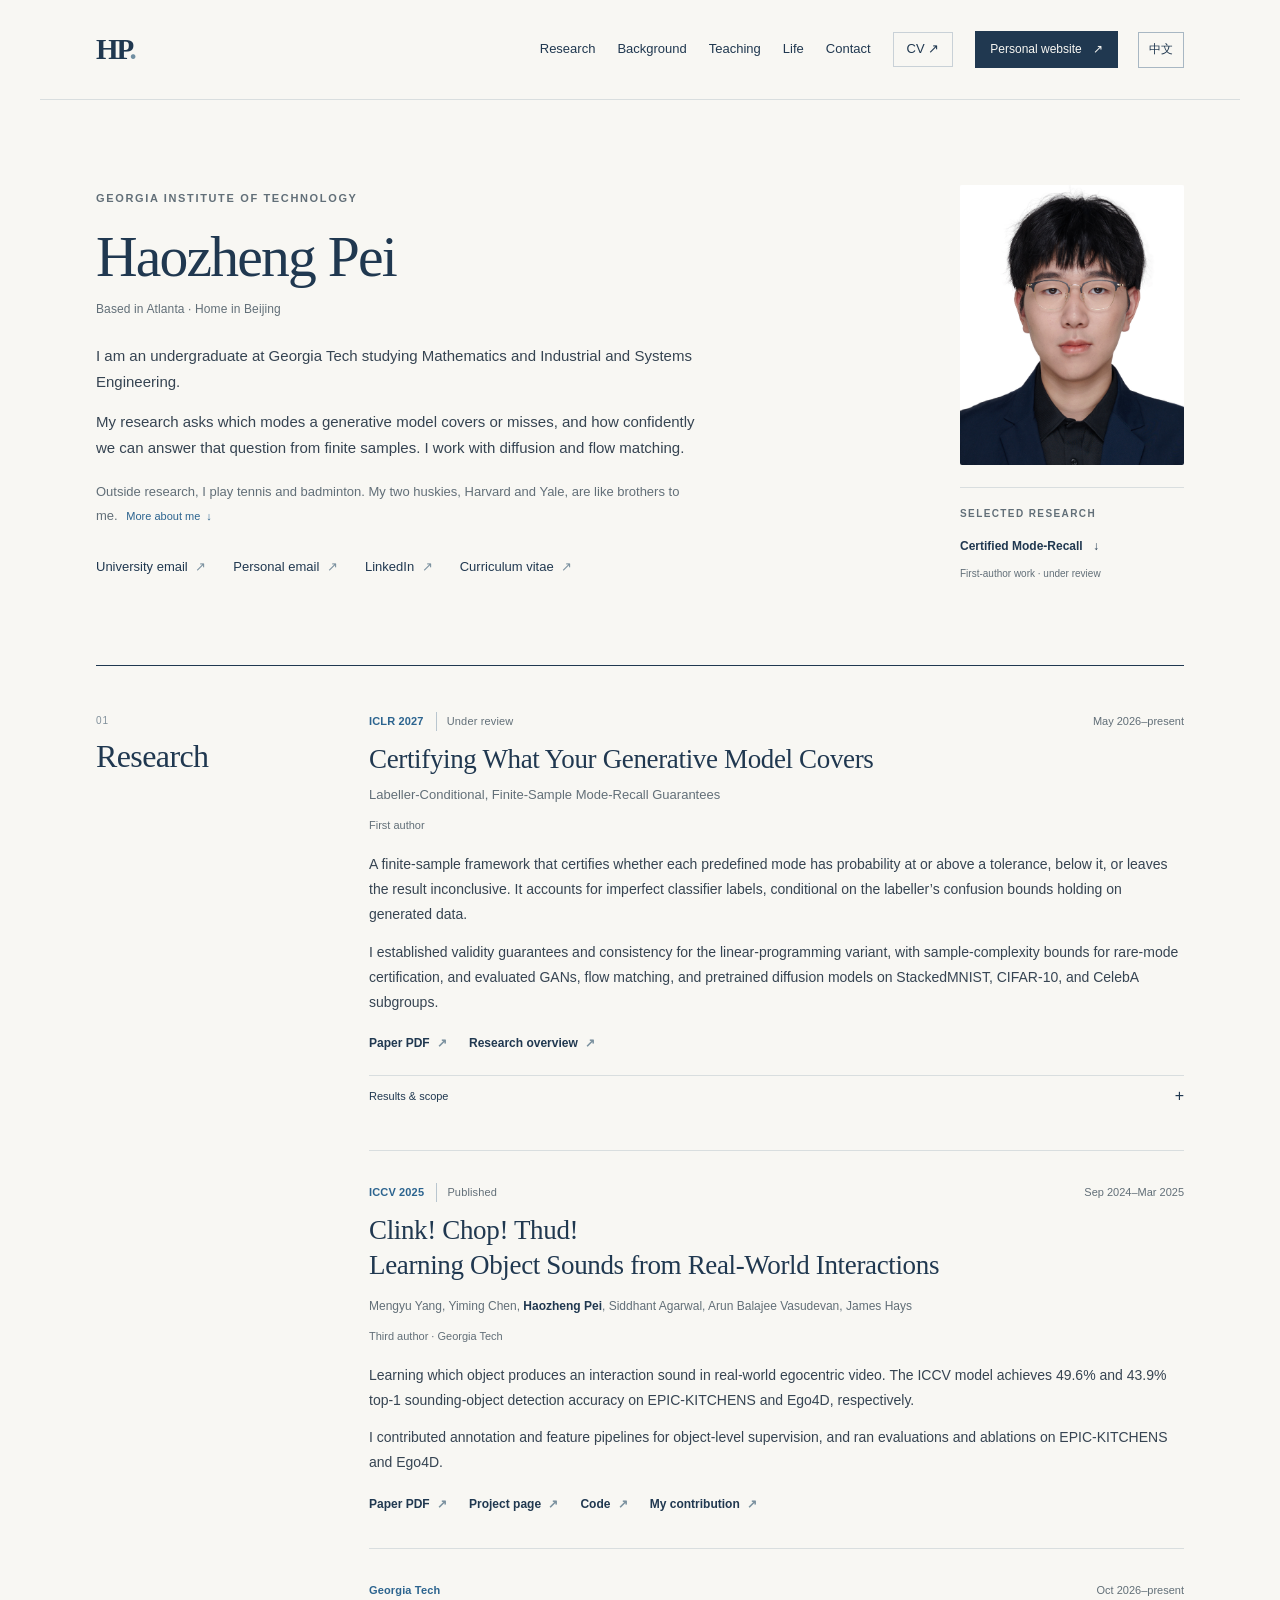
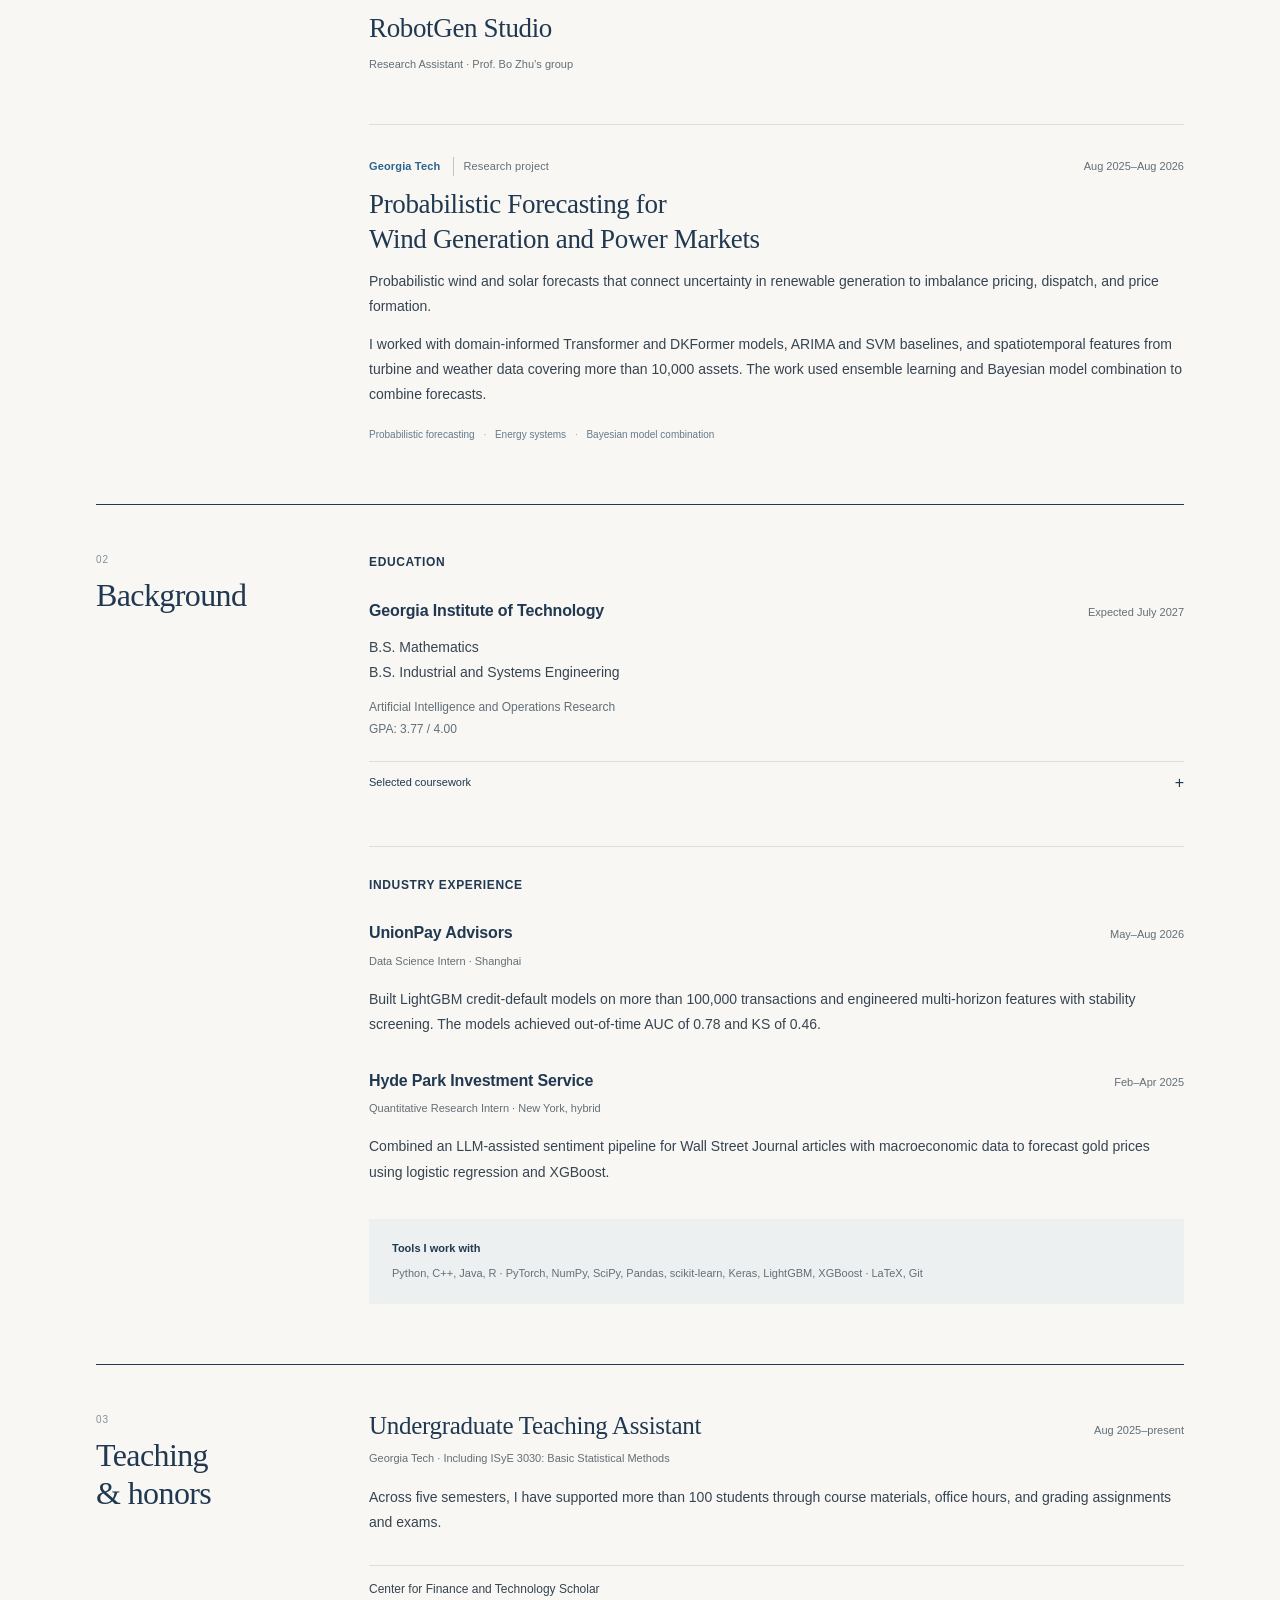
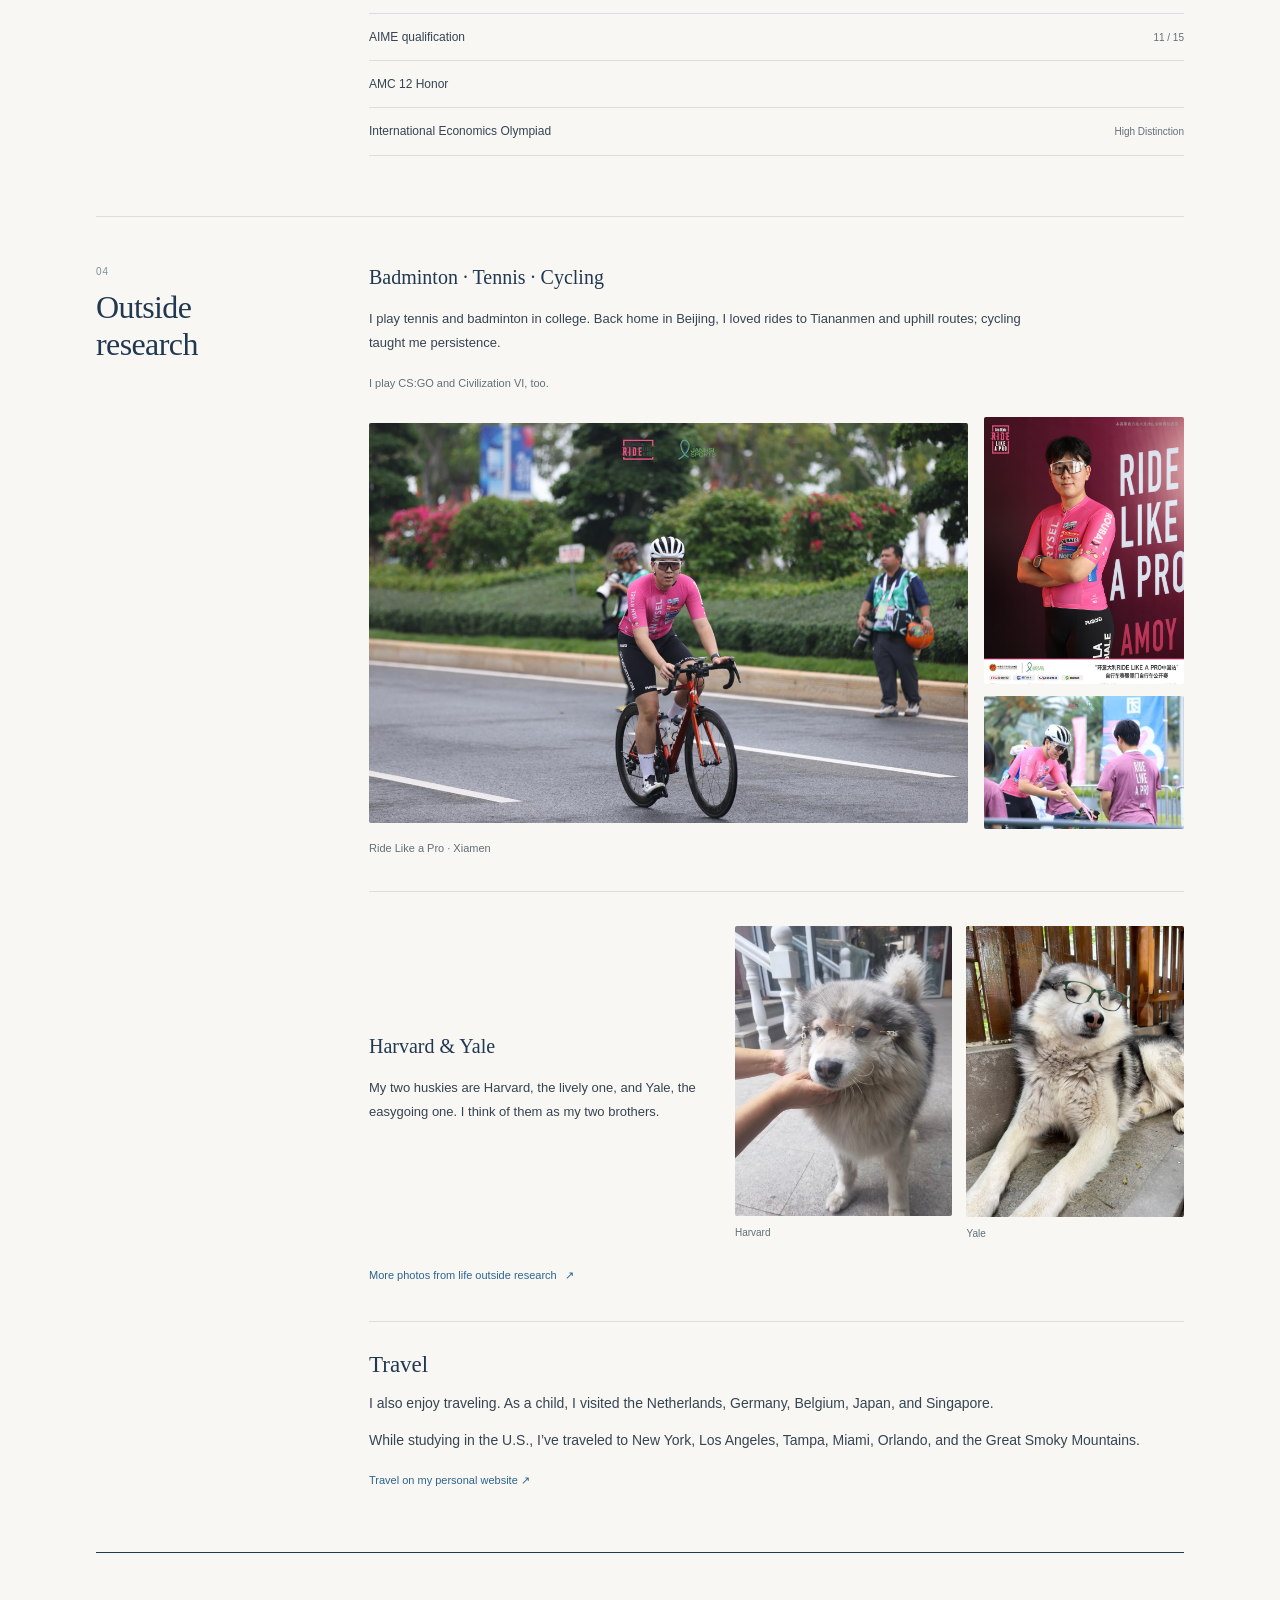
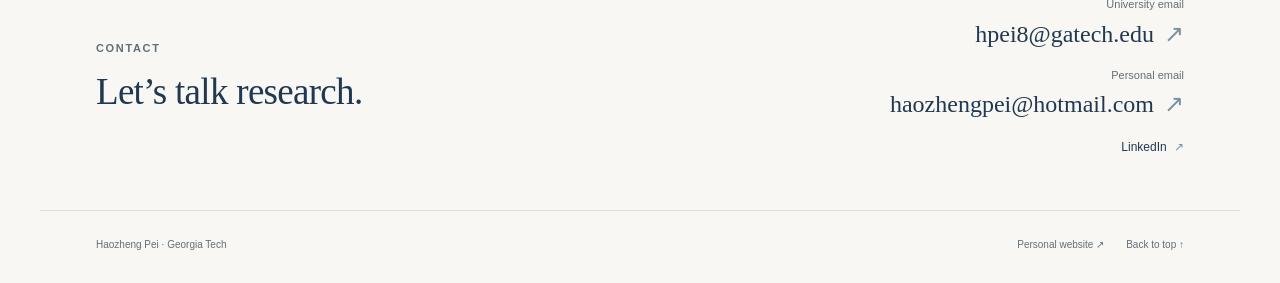
==== commit 18aad736: "Refresh cycling photographs and simplify research profile" ====
--- a/academic/index.html
+++ b/academic/index.html
@@ -10,7 +10,7 @@
   <meta property="og:type" content="website">
   <title>Haozheng Pei · Research</title>
   <link rel="icon" href="data:image/svg+xml,%3Csvg xmlns='http://www.w3.org/2000/svg' viewBox='0 0 64 64'%3E%3Crect width='64' height='64' rx='12' fill='%23203850'/%3E%3Ctext x='32' y='43' text-anchor='middle' font-family='Georgia,serif' font-size='36' fill='%23fff'%3EH%3C/text%3E%3C/svg%3E">
-  <link rel="stylesheet" href="styles.css?v=f6f4fb6141">
+  <link rel="stylesheet" href="styles.css?v=c9bc2f59ba">
   <script src="script.js?v=755f562096" defer></script>
   <link rel="canonical" href="https://haozhengpei.github.io/academic/">
   <link rel="alternate" hreflang="en" href="https://haozhengpei.github.io/academic/">
@@ -31,7 +31,7 @@
       <a href="#teaching">Teaching</a>
       <a href="#outside">Life</a>
       <a href="#contact">Contact</a>
-      <a class="nav-cv" href="../assets/Haozheng_Pei_CV.pdf?v=4b8e8d3b93" target="_blank" rel="noopener">CV <span aria-hidden="true">↗</span></a>
+      <a class="nav-cv" href="../assets/Haozheng_Pei_CV.pdf?v=fd47d78d3b" target="_blank" rel="noopener">CV <span aria-hidden="true">↗</span></a>
       <a class="nav-personal" href="../index.html">Personal website <span aria-hidden="true">↗</span></a>
     </nav>
   </header>
@@ -43,19 +43,19 @@
         <h1 id="name">Haozheng Pei</h1>
         <p class="intro-location">Based in Atlanta · Home in Beijing</p>
         <p class="intro-body">I am an undergraduate at Georgia Tech studying Mathematics and Industrial and Systems Engineering.</p>
-        <p class="intro-body">My research asks which modes a generative model covers or misses, and how confidently we can answer that question from finite samples. I work with diffusion and flow matching, and am also exploring program-based world models for robot learning.</p>
+        <p class="intro-body">My research asks which modes a generative model covers or misses, and how confidently we can answer that question from finite samples. I work with diffusion and flow matching.</p>
         <p class="intro-personal">Outside research, I play tennis and badminton. My two huskies, Harvard and Yale, are like brothers to me. <a href="#outside">More about me <span aria-hidden="true">↓</span></a></p>
         <div class="intro-links">
           <a href="mailto:hpei8@gatech.edu">University email <span aria-hidden="true">↗</span></a>
           <a href="mailto:haozhengpei@hotmail.com">Personal email <span aria-hidden="true">↗</span></a>
           <a href="https://www.linkedin.com/in/haozheng-pei/" target="_blank" rel="noopener">LinkedIn <span aria-hidden="true">↗</span></a>
-          <a href="../assets/Haozheng_Pei_CV.pdf?v=4b8e8d3b93" target="_blank" rel="noopener">Curriculum vitae <span aria-hidden="true">↗</span></a>
+          <a href="../assets/Haozheng_Pei_CV.pdf?v=fd47d78d3b" target="_blank" rel="noopener">Curriculum vitae <span aria-hidden="true">↗</span></a>
         </div>
       </div>
-      <aside class="intro-note profile-aside" aria-label="Portrait and current research">
+      <aside class="intro-note profile-aside" aria-label="Portrait and selected research">
         <figure class="profile-portrait"><a href="../assets/photos/haozheng-portrait.jpg" data-photo data-caption="Haozheng Pei"><img src="../assets/photos/haozheng-portrait.jpg" alt="Haozheng Pei" width="2587" height="3621" fetchpriority="high" decoding="async"></a></figure>
         <div class="profile-research">
-          <span class="margin-label">Current research</span>
+          <span class="margin-label">Selected research</span>
           <a class="text-link" href="#mode-recall">Certified Mode-Recall <span aria-hidden="true">↓</span></a>
           <span class="note-status">First-author work · under review</span>
         </div>
@@ -90,12 +90,9 @@
         </article>
 
         <article class="research-item" id="world-models">
-          <div class="item-topline"><span class="venue">RobotGen Studio <span class="publication-status">Ongoing research</span></span><span class="date">Oct 2026–present</span></div>
-          <h3><a href="../research/world-models/">Program-Based World Models for Robot Learning</a></h3>
-          <p class="role">Research Assistant · Prof. Bo Zhu’s group · Georgia Tech</p>
-          <p>I review code world models and formulate research questions about how executable world state, intermediate visual proxies, and generated video can support robot learning.</p>
-          <p>My current questions concern locating errors across the program, proxy, and video layers; preserving state and history when world rules change; and choosing proxy information relevant to a task. The work is at the literature-review and problem-formulation stage.</p>
-          <div class="paper-links"><a href="../research/world-models/">Research questions &amp; context <span aria-hidden="true">↗</span></a></div>
+          <div class="item-topline"><span class="venue">Georgia Tech</span><span class="date">Oct 2026–present</span></div>
+          <h3>RobotGen Studio</h3>
+          <p class="role">Research Assistant · Prof. Bo Zhu’s group</p>
         </article>
 
         <article class="research-item" id="forecasting">
@@ -157,7 +154,14 @@
             <p>I play tennis and badminton in college. Back home in Beijing, I loved rides to Tiananmen and uphill routes; cycling taught me persistence.</p>
             <p class="personal-games">I play CS:GO and Civilization VI, too.</p>
           </div>
-          <figure class="personal-photo cycling-photo"><a href="../assets/photos/cycling-beijing.jpg" data-photo data-caption="Me with my bicycle in Beijing"><img src="../assets/photos/cycling-beijing.jpg" alt="Me with my bicycle in Beijing" width="1024" height="768" loading="lazy" decoding="async"></a><figcaption>Cycling in Beijing</figcaption></figure>
+          <figure class="cycling-event-album">
+            <div class="cycling-event-grid">
+              <a class="event-action" href="../assets/photos/cycling-xiamen-ride.jpg" data-photo data-caption="Ride Like a Pro · Xiamen"><img src="../assets/photos/cycling-xiamen-ride.jpg" alt="Cycling at Ride Like a Pro in Xiamen" width="1086" height="724" loading="lazy" decoding="async"></a>
+              <a class="event-portrait" href="../assets/photos/cycling-xiamen-portrait.jpg" data-photo data-caption="Ride Like a Pro · Xiamen"><img src="../assets/photos/cycling-xiamen-portrait.jpg" alt="In a pink cycling jersey at Ride Like a Pro in Xiamen" width="768" height="1024" loading="lazy" decoding="async"></a>
+              <a class="event-candid" href="../assets/photos/cycling-xiamen-candid.jpg" data-photo data-caption="Ride Like a Pro · Xiamen"><img src="../assets/photos/cycling-xiamen-candid.jpg" alt="A candid moment at Ride Like a Pro in Xiamen" width="1086" height="724" loading="lazy" decoding="async"></a>
+            </div>
+            <figcaption>Ride Like a Pro · Xiamen</figcaption>
+          </figure>
         </div>
         <div class="personal-story personal-dogs">
           <div class="personal-copy">
--- a/academic/styles.css
+++ b/academic/styles.css
@@ -72,3 +72,17 @@
 @media(max-width:760px){html[lang="en"] .intro h1{font-size:44px;letter-spacing:-1.4px}.research-item .paper-title-original{font-size:12px}.research-item .paper-authors{font-size:11px}.paper-links{gap:8px 18px}}
 @media(max-width:390px){html[lang="en"] .intro h1{font-size:39px}.publication-status{margin-left:6px;padding-left:7px}}
 @media print{html[lang="en"] .intro h1{font-size:32pt}.research-item .paper-authors,.research-item .paper-title-original{font-size:8pt}}
+
+/* Three photographs from the same ride, with every original edge visible. */
+.personal-story.personal-cycling{display:block}
+.personal-cycling>.personal-copy{max-width:660px}
+.cycling-event-album{margin:24px 0 0}
+.cycling-event-grid{display:grid;grid-template-columns:minmax(0,3fr) minmax(0,1fr);gap:12px 16px;align-items:start}
+.cycling-event-grid a{min-width:0;overflow:hidden;border-radius:2px}
+.cycling-event-grid img{display:block;width:100%;height:auto;object-fit:contain}
+.cycling-event-grid .event-action{grid-column:1;grid-row:1/3;align-self:center}
+.cycling-event-grid .event-portrait{grid-column:2;grid-row:1}
+.cycling-event-grid .event-candid{grid-column:2;grid-row:2}
+.cycling-event-album figcaption{font-size:11px;line-height:1.7;color:var(--muted);margin-top:10px}
+@media(max-width:600px){.cycling-event-album{margin-top:21px}.cycling-event-grid{grid-template-columns:minmax(0,1fr) minmax(0,2fr);gap:12px}.cycling-event-grid .event-action{grid-column:1/-1;grid-row:1}.cycling-event-grid .event-portrait{grid-column:1;grid-row:2}.cycling-event-grid .event-candid{grid-column:2;grid-row:2;align-self:center}}
+@media print{.cycling-event-album{display:none}}
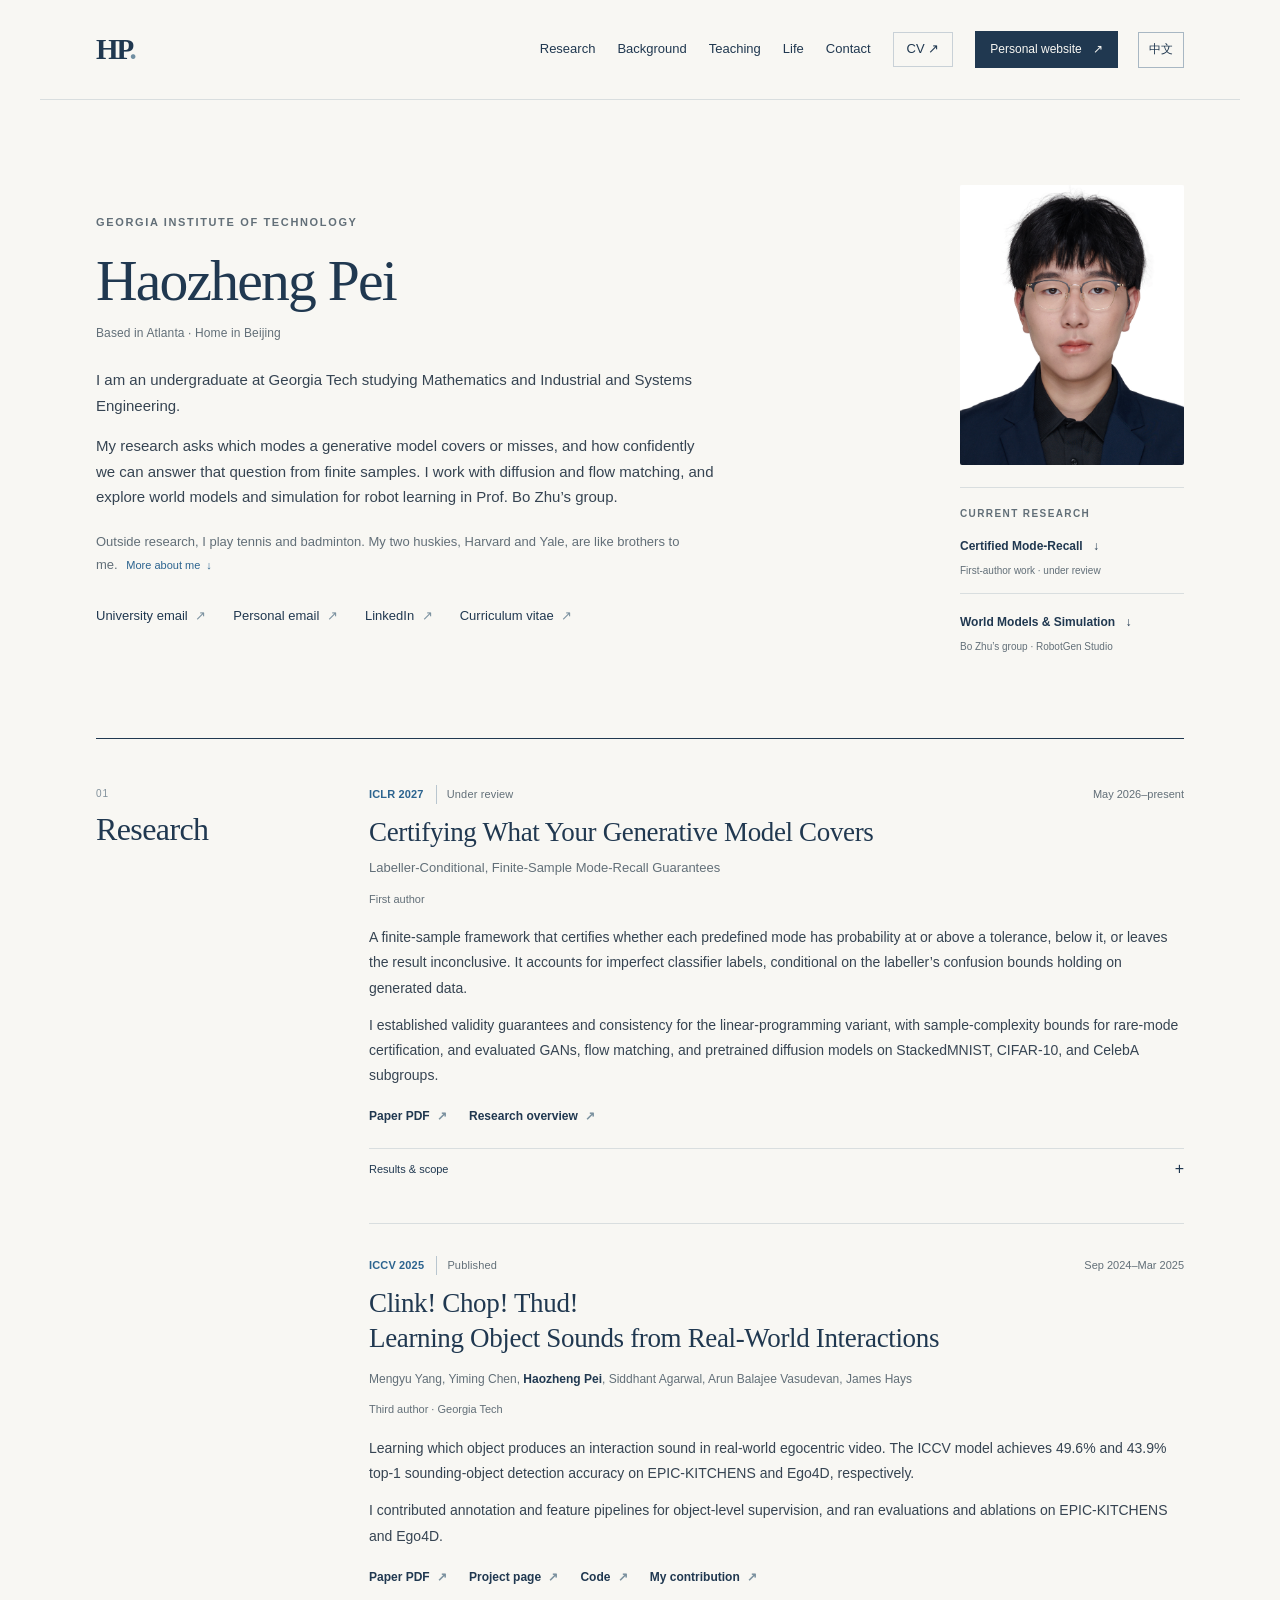
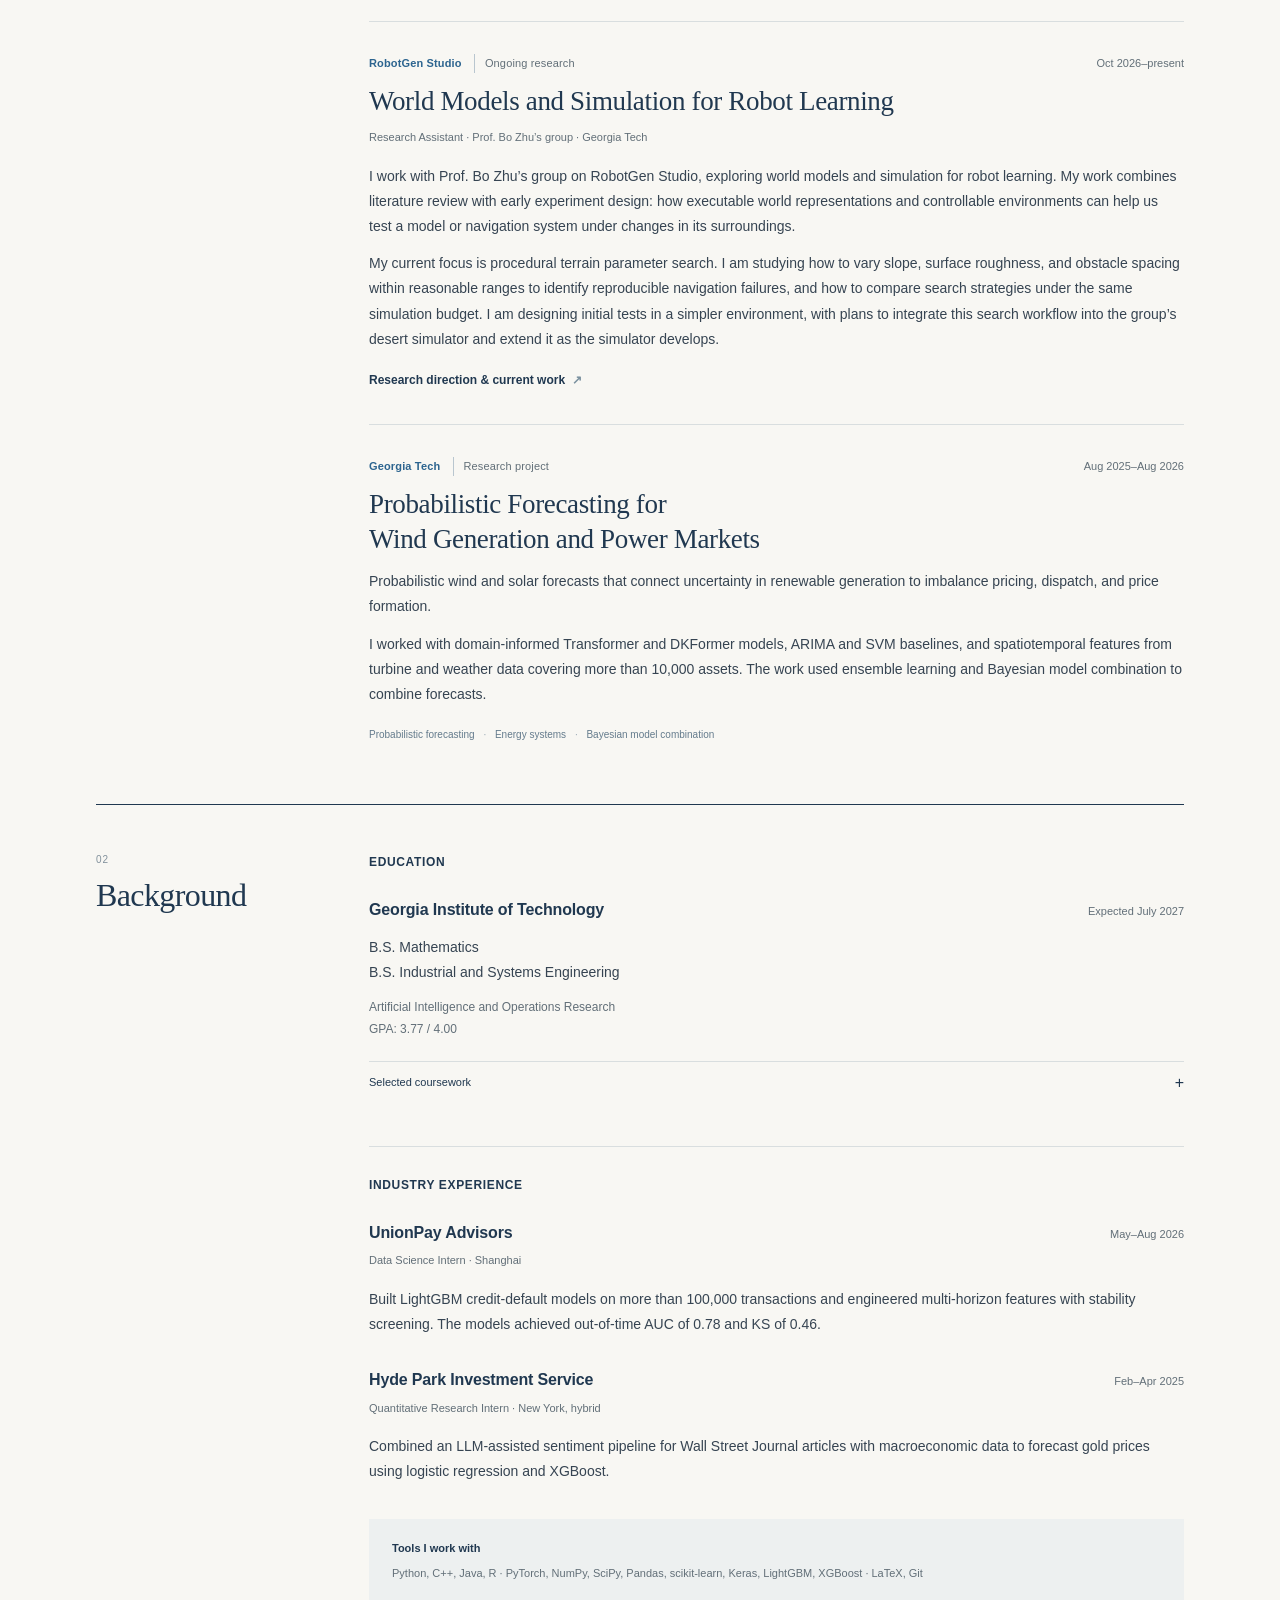
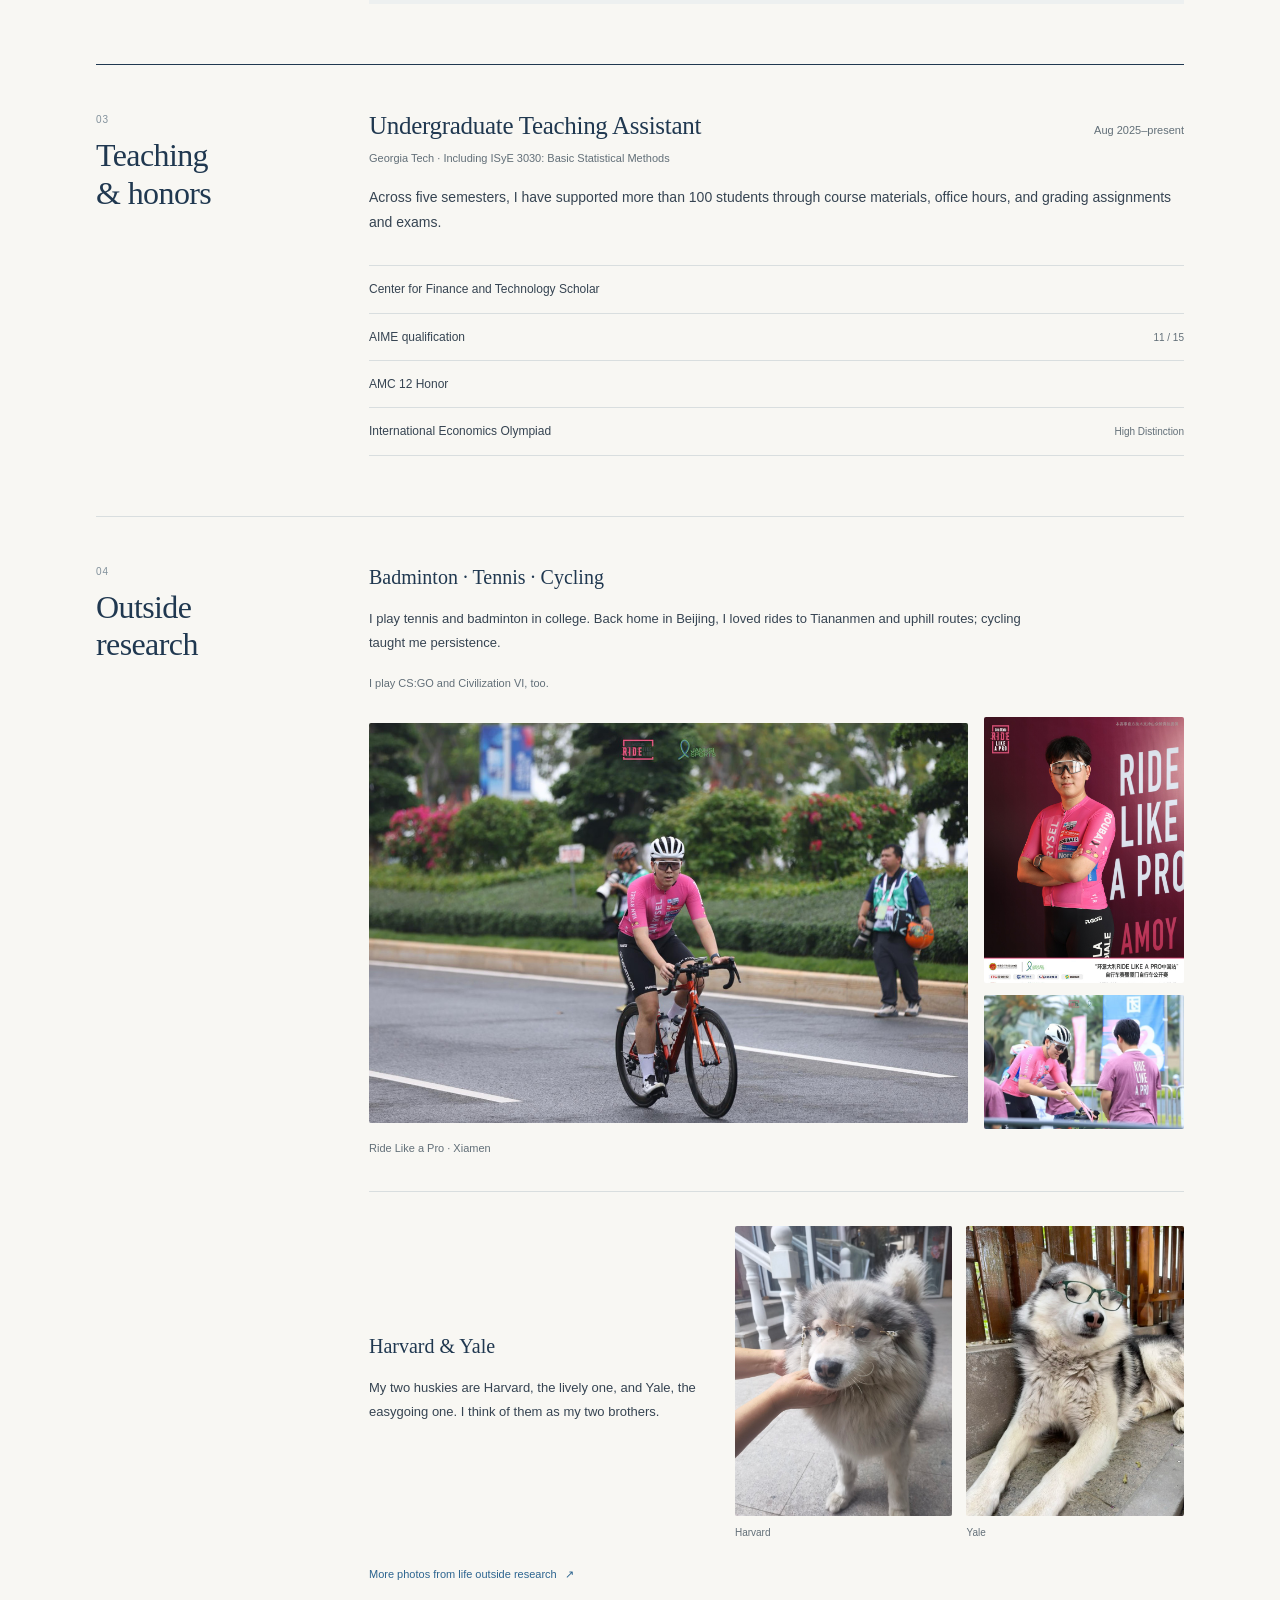
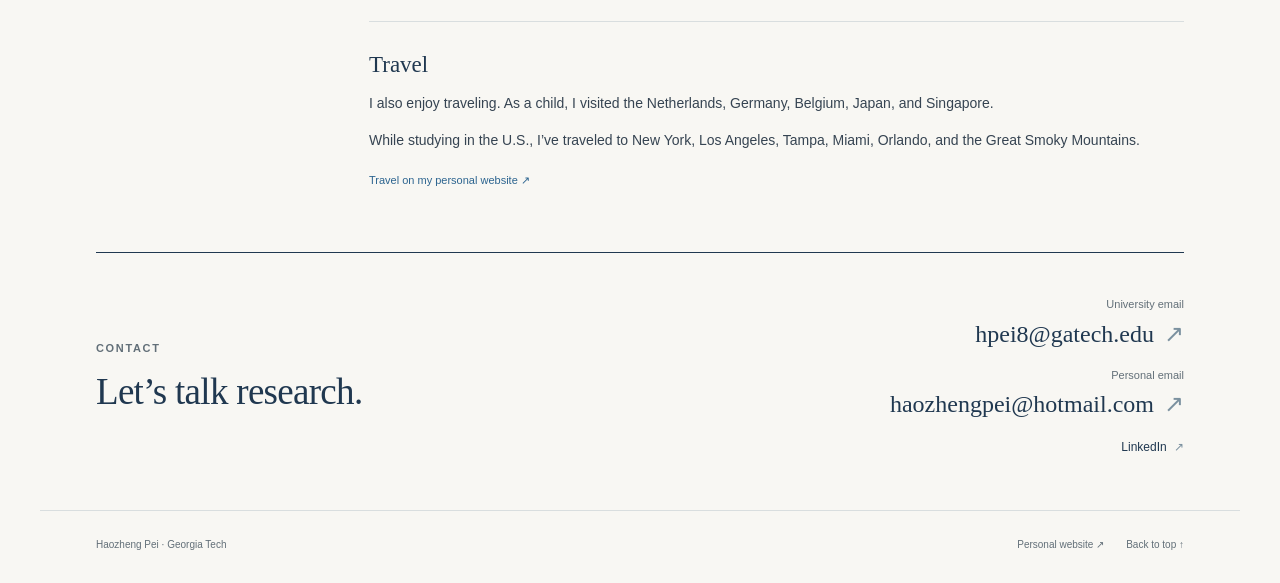
==== commit e05a7d8e: "Present both current research directions and expand RobotGen work" ====
--- a/academic/index.html
+++ b/academic/index.html
@@ -3,21 +3,66 @@
 <head>
   <meta charset="utf-8">
   <meta name="viewport" content="width=device-width, initial-scale=1">
-  <meta name="description" content="Haozheng Pei is an undergraduate at Georgia Tech working on generative model evaluation, finite-sample guarantees, and probabilistic machine learning.">
   <meta name="theme-color" content="#f8f7f3">
-  <meta property="og:title" content="Haozheng Pei — Research">
-  <meta property="og:description" content="Generative models, statistical guarantees, and probabilistic machine learning. Georgia Institute of Technology.">
-  <meta property="og:type" content="website">
-  <title>Haozheng Pei · Research</title>
   <link rel="icon" href="data:image/svg+xml,%3Csvg xmlns='http://www.w3.org/2000/svg' viewBox='0 0 64 64'%3E%3Crect width='64' height='64' rx='12' fill='%23203850'/%3E%3Ctext x='32' y='43' text-anchor='middle' font-family='Georgia,serif' font-size='36' fill='%23fff'%3EH%3C/text%3E%3C/svg%3E">
-  <link rel="stylesheet" href="styles.css?v=c9bc2f59ba">
+  <link rel="stylesheet" href="styles.css?v=1311acad08">
   <script src="script.js?v=755f562096" defer></script>
+  <script src="../language.js?v=802c5b58a4" defer></script>
+  <link rel="stylesheet" href="../assets/photo-viewer.css?v=28ba1ac8b4">
+  <script src="../assets/photo-viewer.js?v=dce5b9a9ef" defer></script>
+  <!-- BEGIN GENERATED SEARCH METADATA -->
+  <title>Haozheng Pei (裴浩正) | Research | Georgia Tech</title>
+  <meta name="description" content="Research, publications, and CV of Haozheng Pei (裴浩正), a Georgia Tech undergraduate in Mathematics and Industrial and Systems Engineering.">
+  <meta name="robots" content="index, follow">
   <link rel="canonical" href="https://haozhengpei.github.io/academic/">
   <link rel="alternate" hreflang="en" href="https://haozhengpei.github.io/academic/">
   <link rel="alternate" hreflang="zh-CN" href="https://haozhengpei.github.io/zh/academic/">
-  <script src="../language.js?v=802c5b58a4" defer></script>
-  <link rel="stylesheet" href="../assets/photo-viewer.css?v=28ba1ac8b4">
-  <script src="../assets/photo-viewer.js?v=dce5b9a9ef" defer></script>
+  <link rel="alternate" hreflang="x-default" href="https://haozhengpei.github.io/academic/">
+  <meta property="og:title" content="Haozheng Pei (裴浩正) | Research | Georgia Tech">
+  <meta property="og:description" content="Research, publications, and CV of Haozheng Pei (裴浩正), a Georgia Tech undergraduate in Mathematics and Industrial and Systems Engineering.">
+  <meta property="og:type" content="website">
+  <meta property="og:site_name" content="Haozheng Pei">
+  <meta property="og:url" content="https://haozhengpei.github.io/academic/">
+  <meta property="og:image" content="https://haozhengpei.github.io/assets/photos/haozheng-portrait.jpg">
+  <meta property="og:image:alt" content="Haozheng Pei">
+  <meta property="og:locale" content="en_US">
+  <meta property="og:locale:alternate" content="zh_CN">
+  <script type="application/ld+json">
+{
+  "@context": "https://schema.org",
+  "@graph": [
+    {
+      "@type": "ProfilePage",
+      "@id": "https://haozhengpei.github.io/academic/#profile",
+      "url": "https://haozhengpei.github.io/academic/",
+      "name": "Haozheng Pei (裴浩正) | Research | Georgia Tech",
+      "inLanguage": "en",
+      "mainEntity": {
+        "@type": "Person",
+        "@id": "https://haozhengpei.github.io/#person",
+        "name": "Haozheng Pei",
+        "alternateName": [
+          "裴浩正",
+          "Pei Haozheng"
+        ],
+        "url": "https://haozhengpei.github.io/",
+        "image": "https://haozhengpei.github.io/assets/photos/haozheng-portrait.jpg",
+        "jobTitle": "Undergraduate student",
+        "affiliation": {
+          "@type": "CollegeOrUniversity",
+          "name": "Georgia Institute of Technology",
+          "url": "https://www.gatech.edu/"
+        },
+        "sameAs": [
+          "https://www.linkedin.com/in/haozheng-pei/",
+          "https://github.com/HaozhengPei"
+        ]
+      }
+    }
+  ]
+}
+  </script>
+  <!-- END GENERATED SEARCH METADATA -->
 </head>
 <body>
   <a class="skip-link" href="#main">Skip to content</a>
@@ -43,7 +88,7 @@
         <h1 id="name">Haozheng Pei</h1>
         <p class="intro-location">Based in Atlanta · Home in Beijing</p>
         <p class="intro-body">I am an undergraduate at Georgia Tech studying Mathematics and Industrial and Systems Engineering.</p>
-        <p class="intro-body">My research asks which modes a generative model covers or misses, and how confidently we can answer that question from finite samples. I work with diffusion and flow matching.</p>
+        <p class="intro-body">My research asks which modes a generative model covers or misses, and how confidently we can answer that question from finite samples. I work with diffusion and flow matching, and explore world models and simulation for robot learning in Prof. Bo Zhu’s group.</p>
         <p class="intro-personal">Outside research, I play tennis and badminton. My two huskies, Harvard and Yale, are like brothers to me. <a href="#outside">More about me <span aria-hidden="true">↓</span></a></p>
         <div class="intro-links">
           <a href="mailto:hpei8@gatech.edu">University email <span aria-hidden="true">↗</span></a>
@@ -52,12 +97,20 @@
           <a href="../assets/Haozheng_Pei_CV.pdf?v=fd47d78d3b" target="_blank" rel="noopener">Curriculum vitae <span aria-hidden="true">↗</span></a>
         </div>
       </div>
-      <aside class="intro-note profile-aside" aria-label="Portrait and selected research">
+      <aside class="intro-note profile-aside" aria-label="Portrait and current research">
         <figure class="profile-portrait"><a href="../assets/photos/haozheng-portrait.jpg" data-photo data-caption="Haozheng Pei"><img src="../assets/photos/haozheng-portrait.jpg" alt="Haozheng Pei" width="2587" height="3621" fetchpriority="high" decoding="async"></a></figure>
         <div class="profile-research">
-          <span class="margin-label">Selected research</span>
-          <a class="text-link" href="#mode-recall">Certified Mode-Recall <span aria-hidden="true">↓</span></a>
-          <span class="note-status">First-author work · under review</span>
+          <span class="margin-label">Current research</span>
+          <div class="current-research-list">
+            <div class="current-research-entry">
+              <a class="text-link" href="#mode-recall">Certified Mode-Recall <span aria-hidden="true">↓</span></a>
+              <span class="note-status">First-author work · under review</span>
+            </div>
+            <div class="current-research-entry">
+              <a class="text-link" href="#world-models">World Models &amp; Simulation <span aria-hidden="true">↓</span></a>
+              <span class="note-status">Bo Zhu’s group · RobotGen Studio</span>
+            </div>
+          </div>
         </div>
       </aside>
     </section>
@@ -90,9 +143,12 @@
         </article>
 
         <article class="research-item" id="world-models">
-          <div class="item-topline"><span class="venue">Georgia Tech</span><span class="date">Oct 2026–present</span></div>
-          <h3>RobotGen Studio</h3>
-          <p class="role">Research Assistant · Prof. Bo Zhu’s group</p>
+          <div class="item-topline"><span class="venue">RobotGen Studio <span class="publication-status">Ongoing research</span></span><span class="date">Oct 2026–present</span></div>
+          <h3><a href="../research/world-models/">World Models and Simulation for Robot Learning</a></h3>
+          <p class="role">Research Assistant · Prof. Bo Zhu’s group · Georgia Tech</p>
+          <p>I work with Prof. Bo Zhu’s group on RobotGen Studio, exploring world models and simulation for robot learning. My work combines literature review with early experiment design: how executable world representations and controllable environments can help us test a model or navigation system under changes in its surroundings.</p>
+          <p>My current focus is procedural terrain parameter search. I am studying how to vary slope, surface roughness, and obstacle spacing within reasonable ranges to identify reproducible navigation failures, and how to compare search strategies under the same simulation budget. I am designing initial tests in a simpler environment, with plans to integrate this search workflow into the group’s desert simulator and extend it as the simulator develops.</p>
+          <div class="paper-links"><a href="../research/world-models/">Research direction &amp; current work <span aria-hidden="true">↗</span></a></div>
         </article>
 
         <article class="research-item" id="forecasting">
--- a/academic/styles.css
+++ b/academic/styles.css
@@ -86,3 +86,12 @@
 .cycling-event-album figcaption{font-size:11px;line-height:1.7;color:var(--muted);margin-top:10px}
 @media(max-width:600px){.cycling-event-album{margin-top:21px}.cycling-event-grid{grid-template-columns:minmax(0,1fr) minmax(0,2fr);gap:12px}.cycling-event-grid .event-action{grid-column:1/-1;grid-row:1}.cycling-event-grid .event-portrait{grid-column:1;grid-row:2}.cycling-event-grid .event-candid{grid-column:2;grid-row:2;align-self:center}}
 @media print{.cycling-event-album{display:none}}
+
+/* Both current research directions have the same typographic hierarchy. */
+.current-research-list{display:block}
+.current-research-entry{min-width:0}
+.current-research-entry+.current-research-entry{margin-top:13px;padding-top:13px;border-top:1px solid var(--rule)}
+.profile-research .current-research-entry .text-link{font-size:12px;line-height:1.6;font-weight:600}
+.profile-research .current-research-entry .note-status{font-size:10px;line-height:1.65;margin-top:5px}
+@media(max-width:760px){.profile-research .current-research-entry .text-link{font-size:12px}.profile-research .current-research-entry .note-status{font-size:10px}}
+@media(max-width:420px){.intro-note.profile-aside{grid-template-columns:1fr;gap:23px;max-width:100%}.profile-portrait{width:148px;grid-column:1;grid-row:1}.profile-research{grid-column:1;grid-row:2;width:100%;border-top:1px solid var(--rule);padding-top:18px}.profile-research .margin-label{margin-bottom:12px}.current-research-entry+.current-research-entry{margin-top:12px;padding-top:12px}}
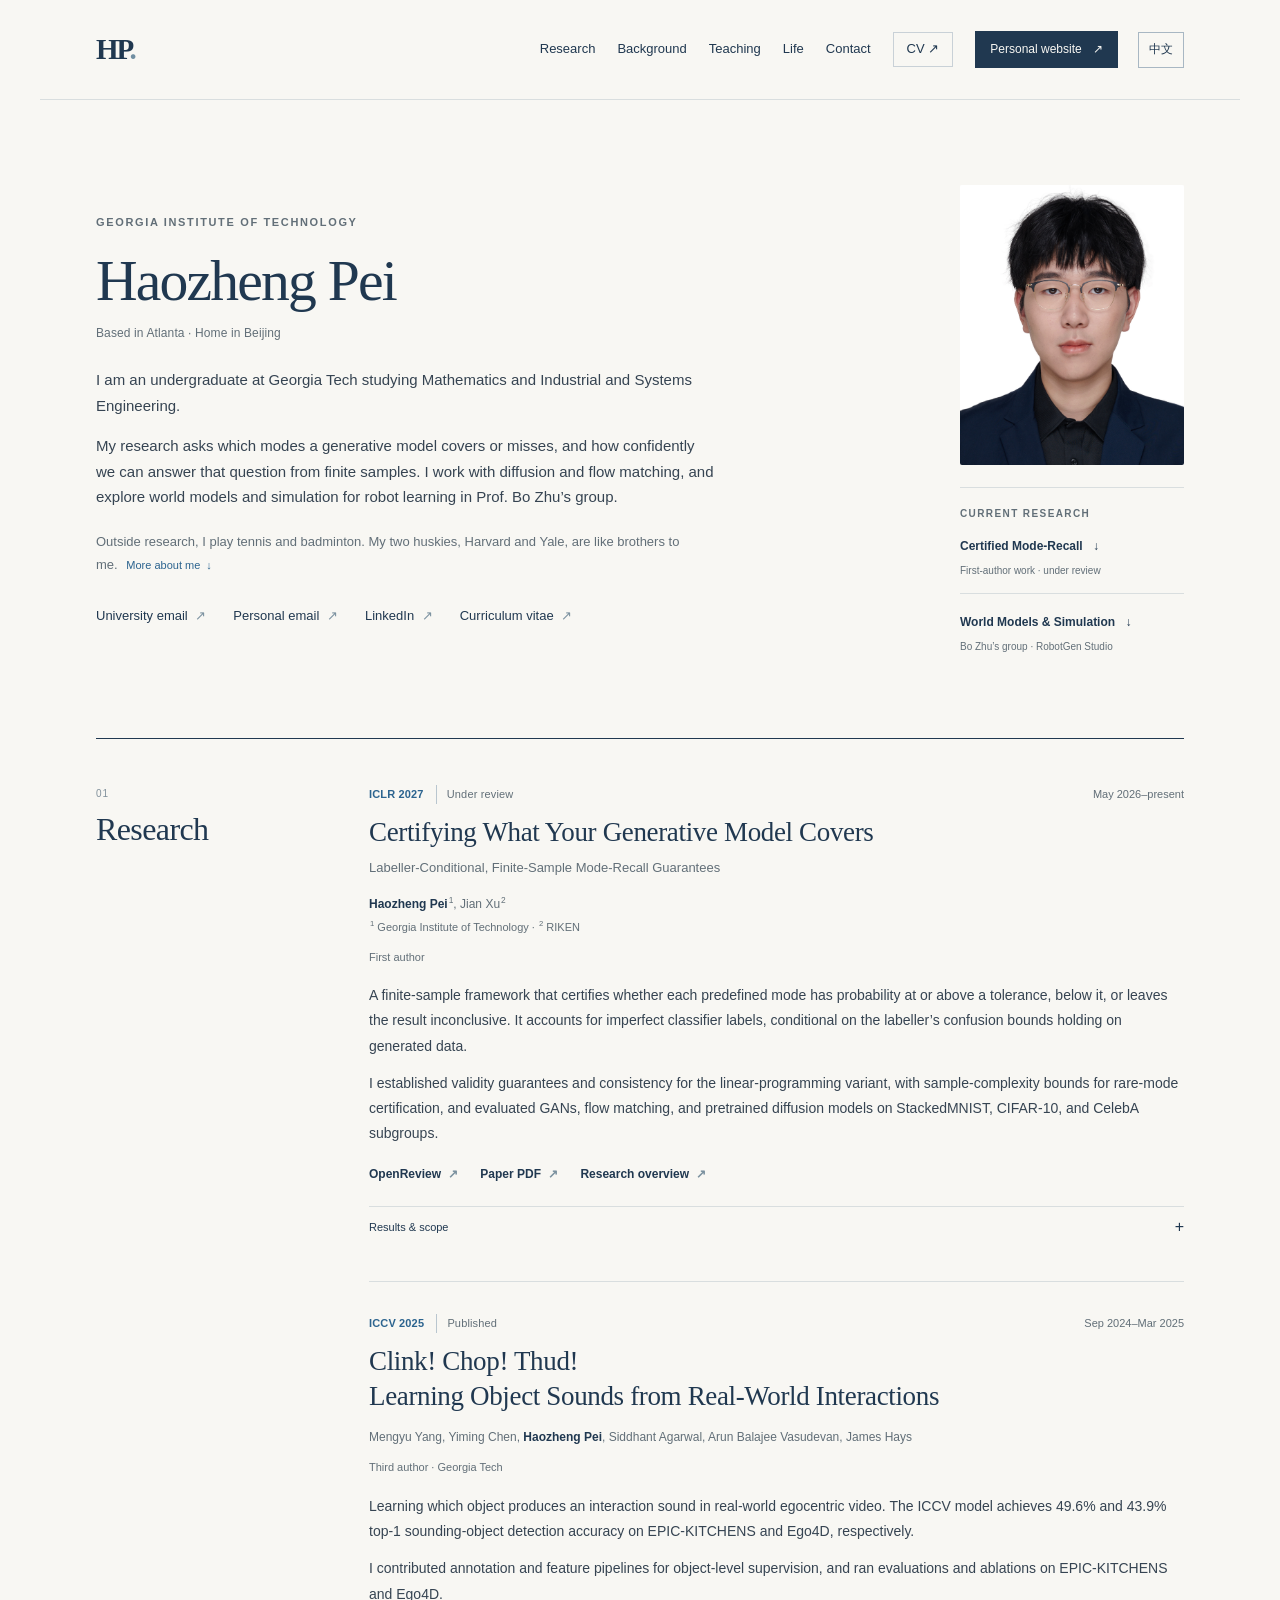
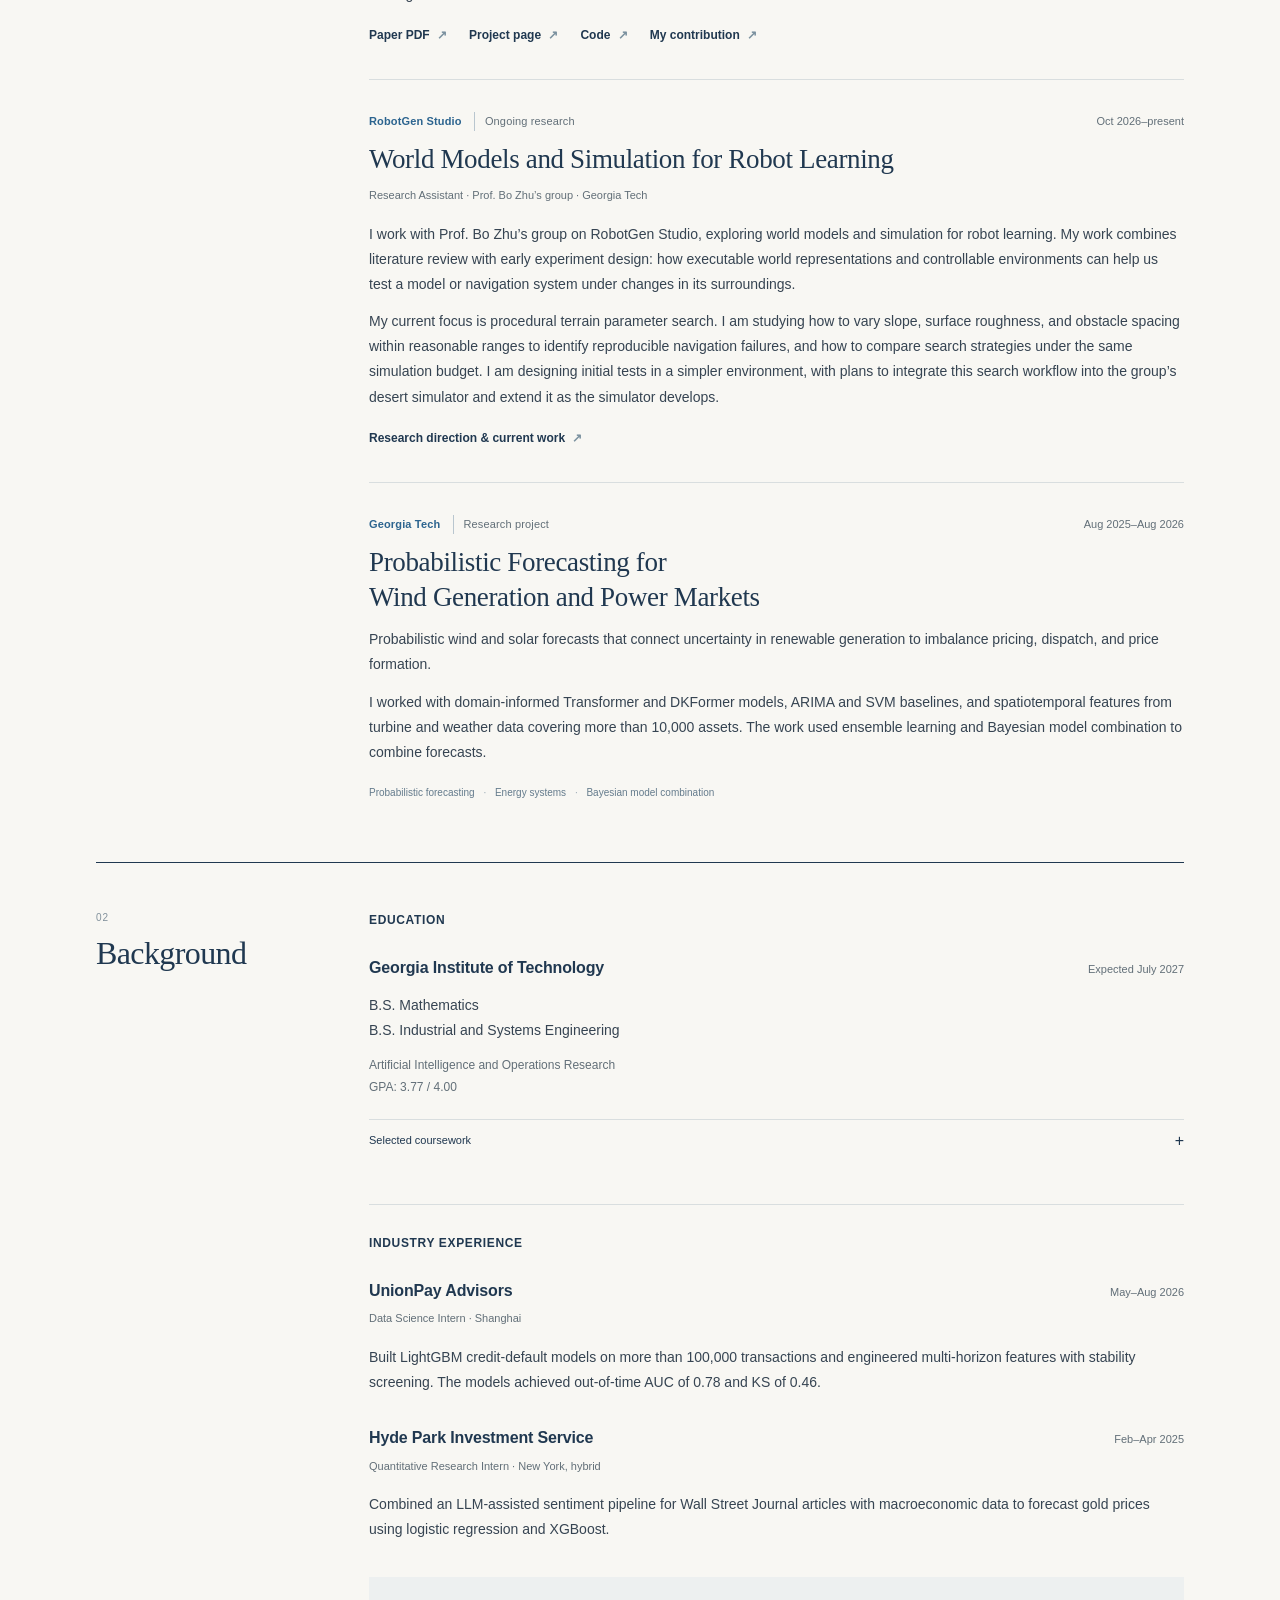
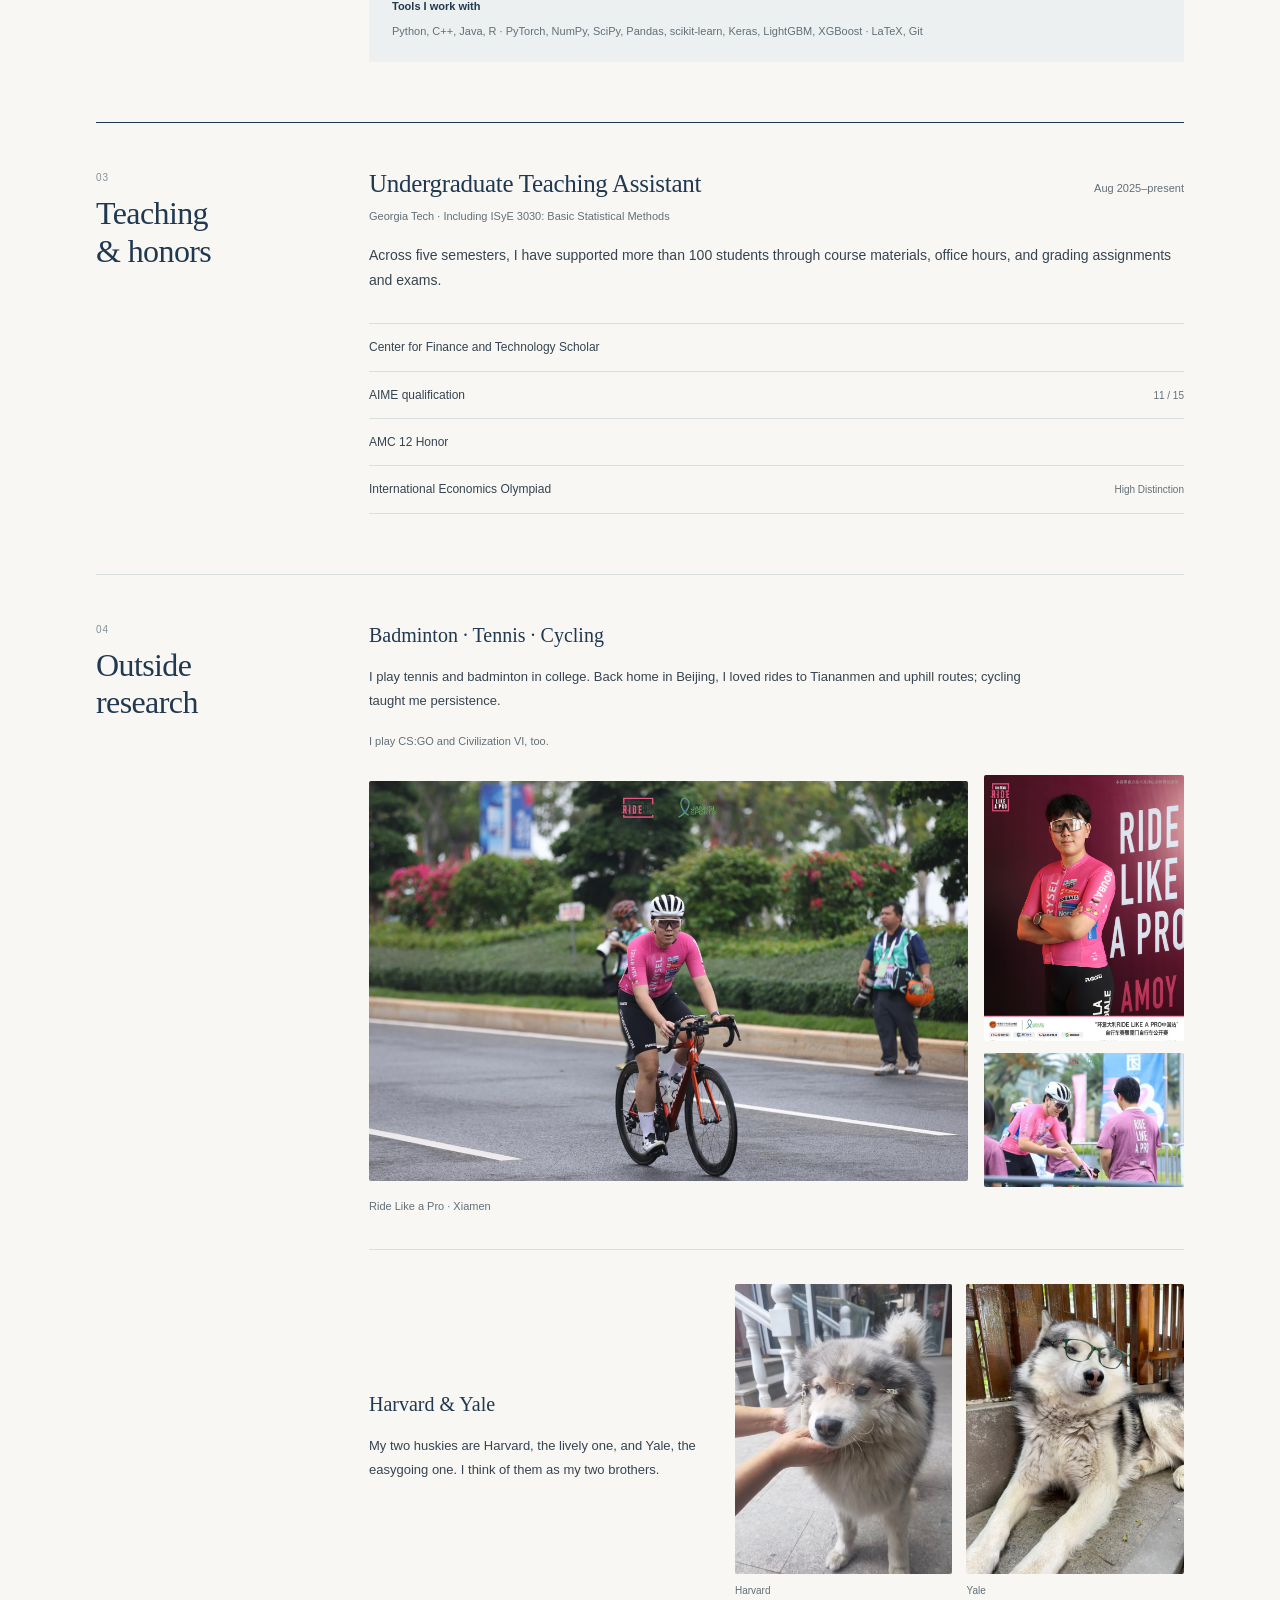
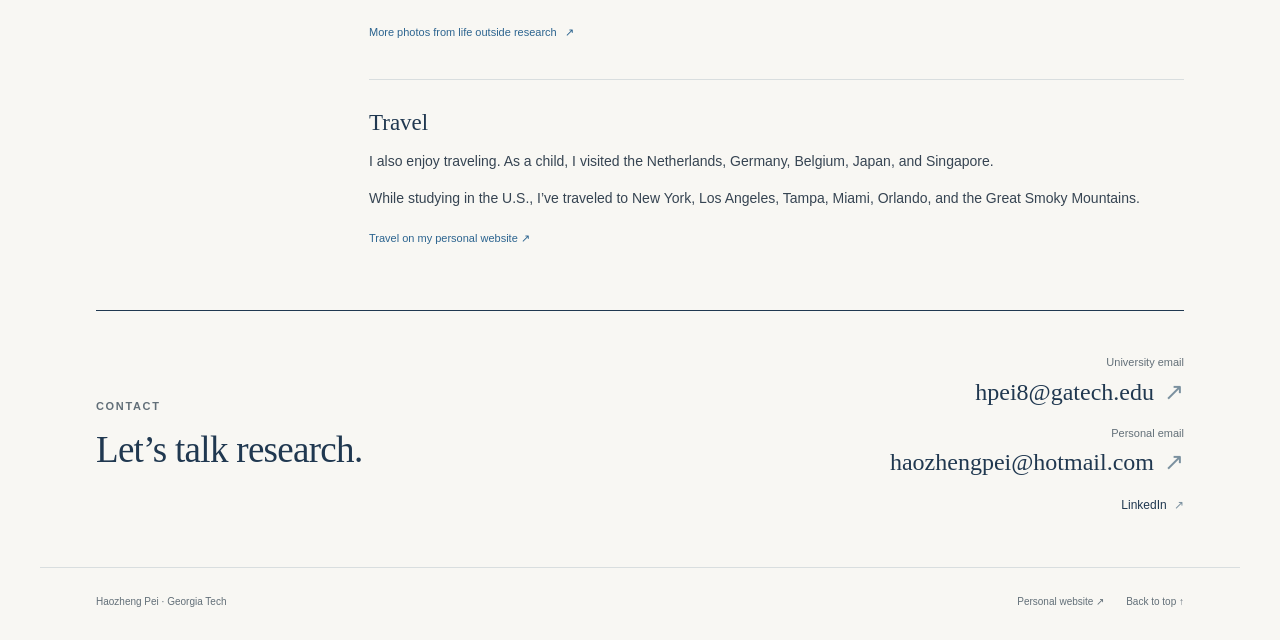
==== commit 2dca84c4: "Add Mode-Recall coauthors, affiliations and OpenReview links" ====
--- a/academic/index.html
+++ b/academic/index.html
@@ -5,7 +5,7 @@
   <meta name="viewport" content="width=device-width, initial-scale=1">
   <meta name="theme-color" content="#f8f7f3">
   <link rel="icon" href="data:image/svg+xml,%3Csvg xmlns='http://www.w3.org/2000/svg' viewBox='0 0 64 64'%3E%3Crect width='64' height='64' rx='12' fill='%23203850'/%3E%3Ctext x='32' y='43' text-anchor='middle' font-family='Georgia,serif' font-size='36' fill='%23fff'%3EH%3C/text%3E%3C/svg%3E">
-  <link rel="stylesheet" href="styles.css?v=1311acad08">
+  <link rel="stylesheet" href="styles.css?v=3f1a595294">
   <script src="script.js?v=755f562096" defer></script>
   <script src="../language.js?v=802c5b58a4" defer></script>
   <link rel="stylesheet" href="../assets/photo-viewer.css?v=28ba1ac8b4">
@@ -122,10 +122,11 @@
           <div class="item-topline"><span class="venue">ICLR 2027 <span class="publication-status">Under review</span></span><span class="date">May 2026–present</span></div>
           <h3><a href="../research/mode-recall/">Certifying What Your Generative Model Covers</a></h3>
           <p class="paper-title-original">Labeller-Conditional, Finite-Sample Mode-Recall Guarantees</p>
+          <p class="paper-authors" lang="en"><strong>Haozheng Pei</strong><sup>1</sup>, Jian Xu<sup>2</sup></p><p class="paper-affiliations"><sup>1</sup> Georgia Institute of Technology <span aria-hidden="true">·</span> <sup>2</sup> RIKEN</p>
           <p class="role">First author</p>
           <p>A finite-sample framework that certifies whether each predefined mode has probability at or above a tolerance, below it, or leaves the result inconclusive. It accounts for imperfect classifier labels, conditional on the labeller’s confusion bounds holding on generated data.</p>
           <p>I established validity guarantees and consistency for the linear-programming variant, with sample-complexity bounds for rare-mode certification, and evaluated GANs, flow matching, and pretrained diffusion models on StackedMNIST, CIFAR-10, and CelebA subgroups.</p>
-          <div class="paper-links"><a href="../assets/papers/certifying-generative-mode-coverage.pdf?v=0745bf74af" target="_blank" rel="noopener">Paper PDF <span aria-hidden="true">↗</span></a><a href="../research/mode-recall/">Research overview <span aria-hidden="true">↗</span></a></div>
+          <div class="paper-links"><a href="https://openreview.net/forum?id=7OVZwupz0E" target="_blank" rel="noopener noreferrer">OpenReview <span aria-hidden="true">↗</span></a><a href="../assets/papers/certifying-generative-mode-coverage.pdf?v=0745bf74af" target="_blank" rel="noopener">Paper PDF <span aria-hidden="true">↗</span></a><a href="../research/mode-recall/">Research overview <span aria-hidden="true">↗</span></a></div>
           <details>
             <summary>Results &amp; scope <span aria-hidden="true">+</span></summary>
             <div class="detail-content"><p>On 1,000-mode StackedMNIST, two DCGAN capacities and a rectified-flow model yielded certified coverage of 29%, 53%, and 73%, against true coverage of 54%, 92%, and 100%; nearest-neighbor recall was near zero for all three. These certificates are conservative lower bounds, not point estimates. The work measures coverage across predefined modes, not diversity within a mode.</p></div>
--- a/academic/styles.css
+++ b/academic/styles.css
@@ -95,3 +95,7 @@
 .profile-research .current-research-entry .note-status{font-size:10px;line-height:1.65;margin-top:5px}
 @media(max-width:760px){.profile-research .current-research-entry .text-link{font-size:12px}.profile-research .current-research-entry .note-status{font-size:10px}}
 @media(max-width:420px){.intro-note.profile-aside{grid-template-columns:1fr;gap:23px;max-width:100%}.profile-portrait{width:148px;grid-column:1;grid-row:1}.profile-research{grid-column:1;grid-row:2;width:100%;border-top:1px solid var(--rule);padding-top:18px}.profile-research .margin-label{margin-bottom:12px}.current-research-entry+.current-research-entry{margin-top:12px;padding-top:12px}}
+
+.research-item .paper-authors:has(+.paper-affiliations){margin-bottom:3px}
+.research-item .paper-affiliations{font-size:11px;line-height:1.8;color:var(--muted);margin:0 0 13px}
+.paper-authors sup,.paper-affiliations sup{font-size:.7em;line-height:0;vertical-align:super;margin-left:1px}
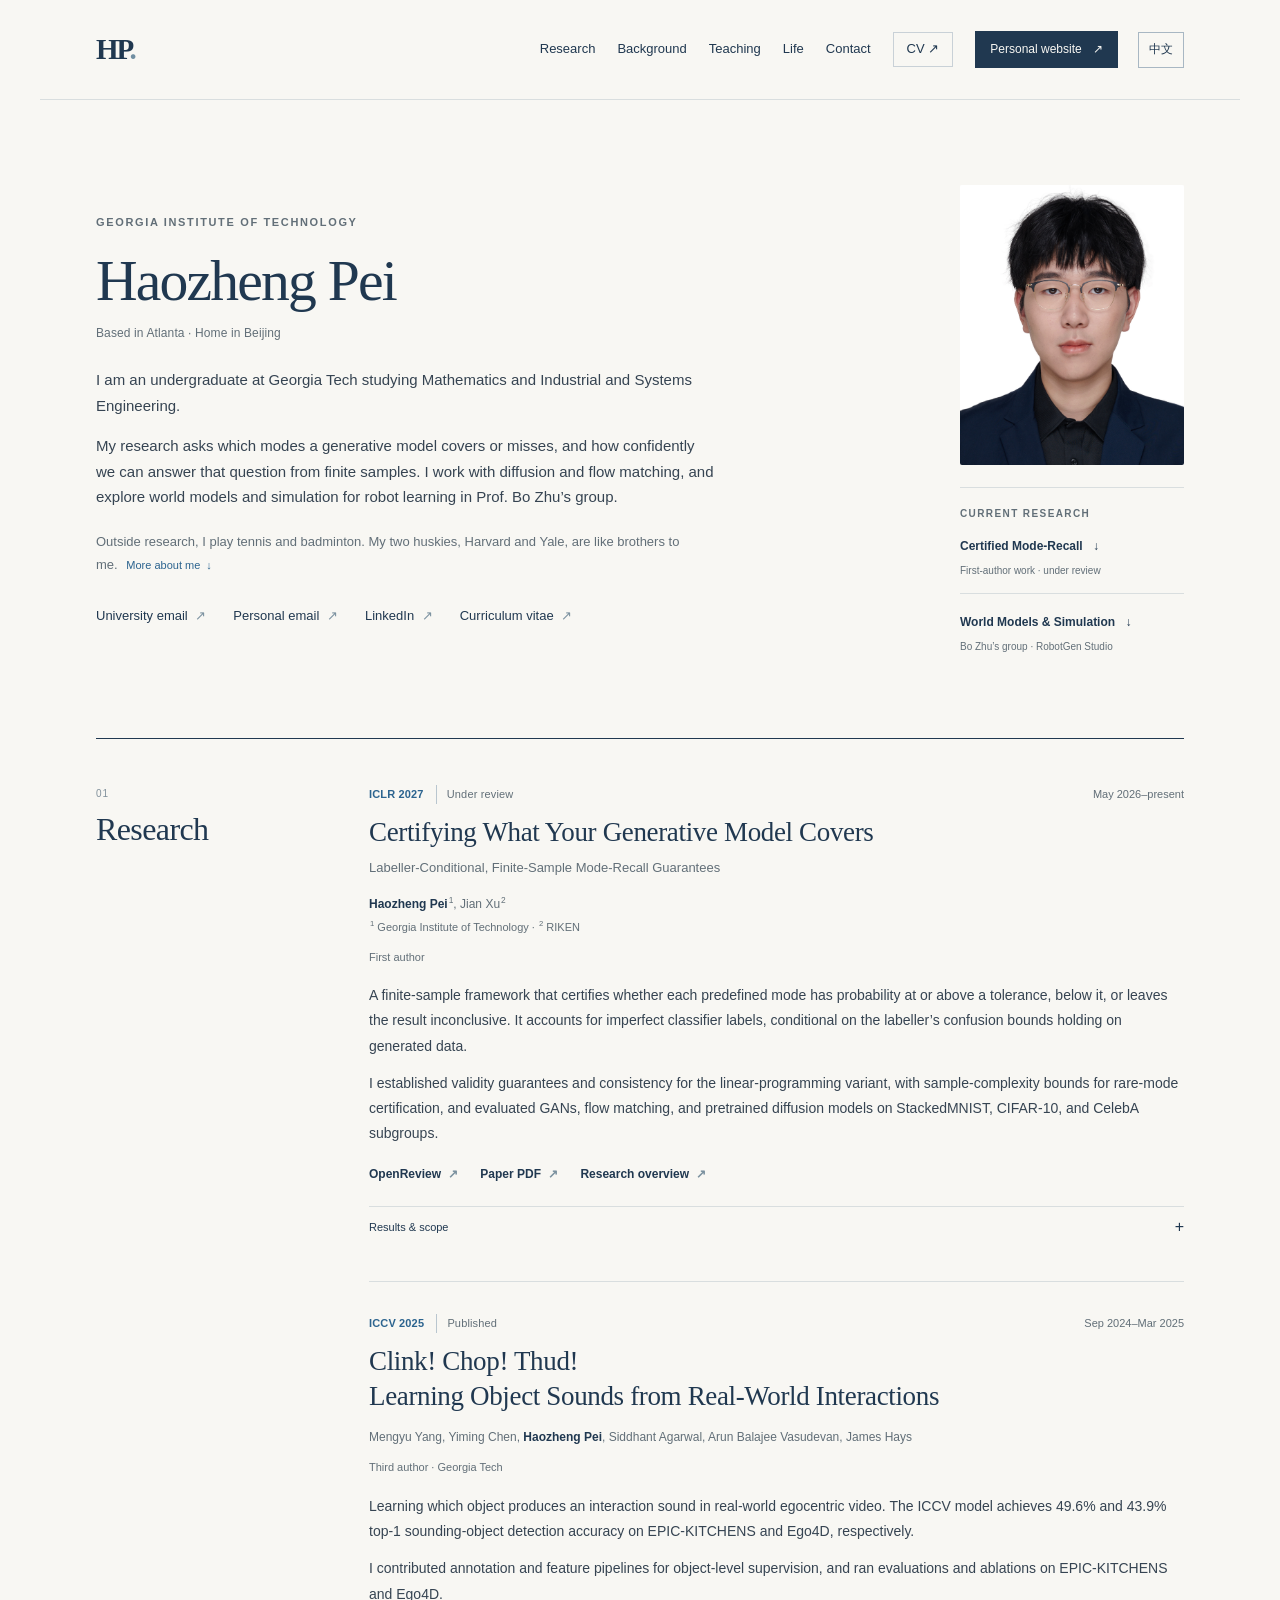
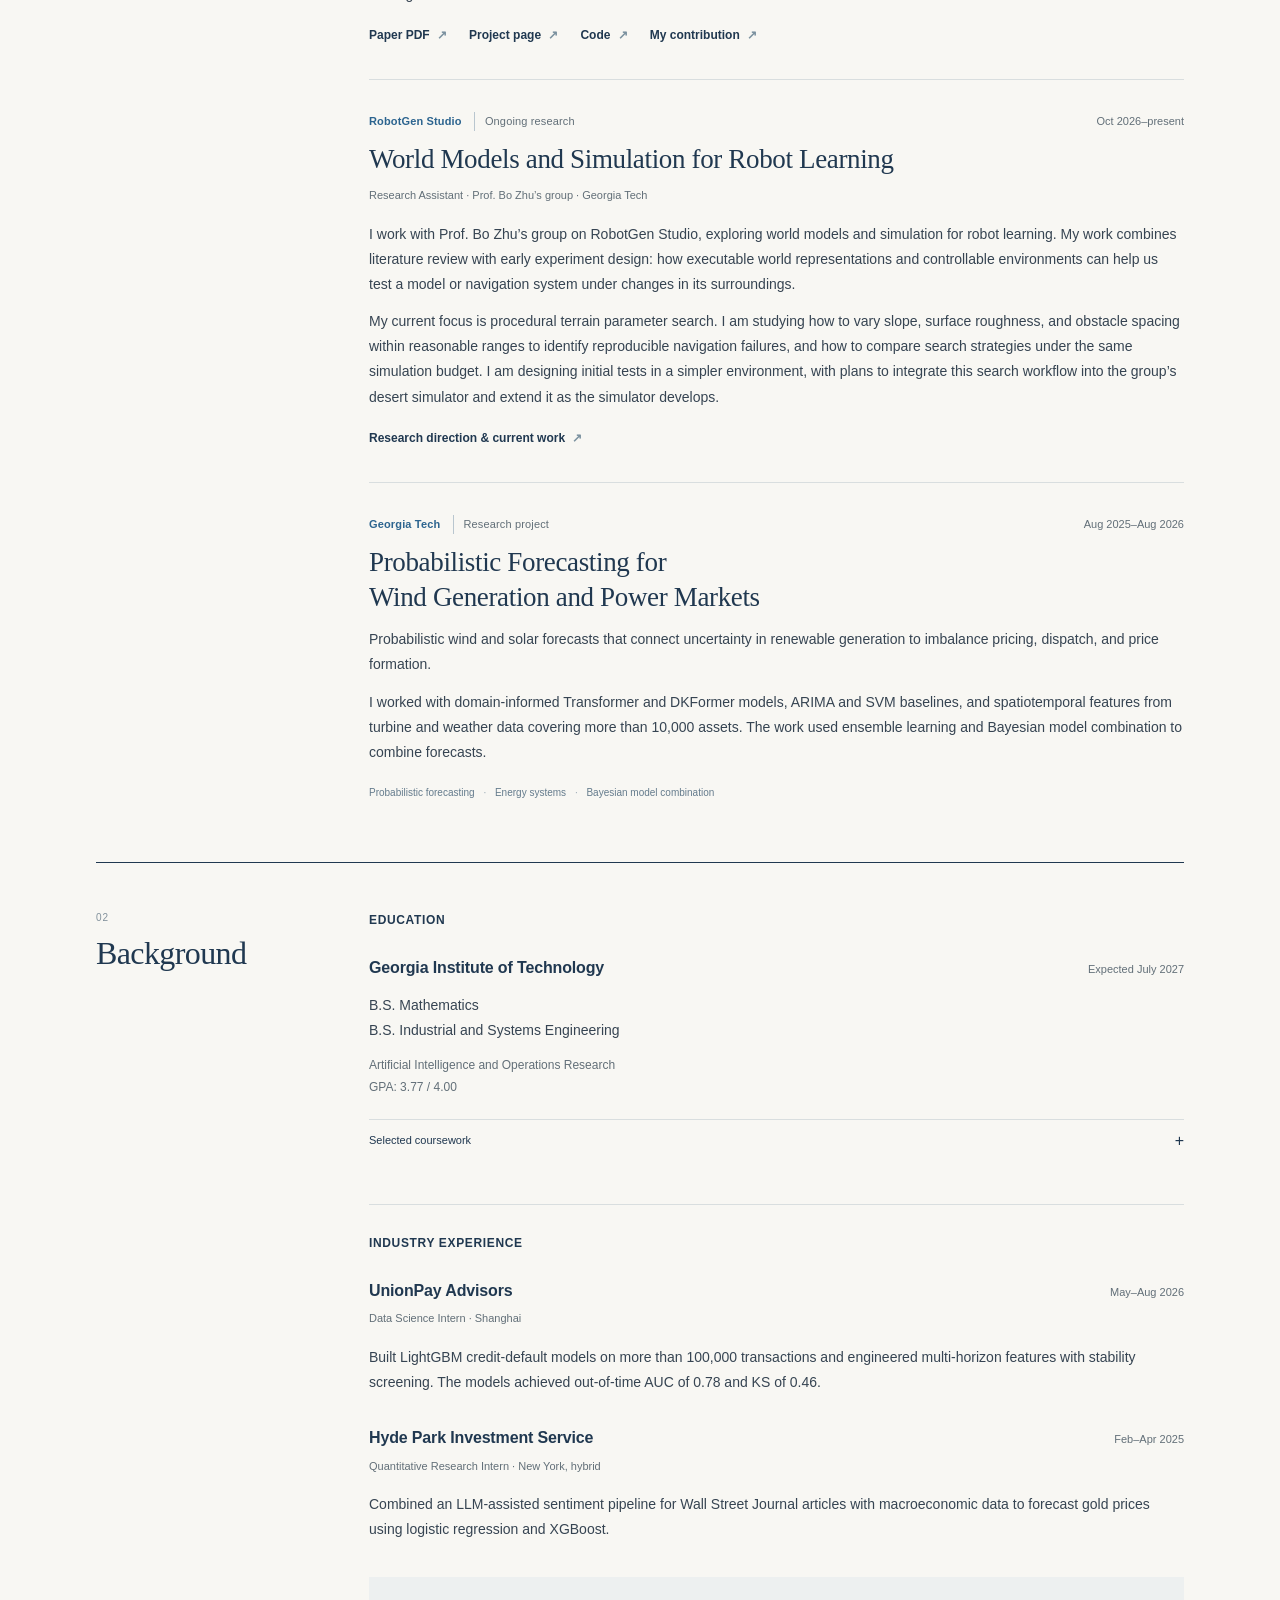
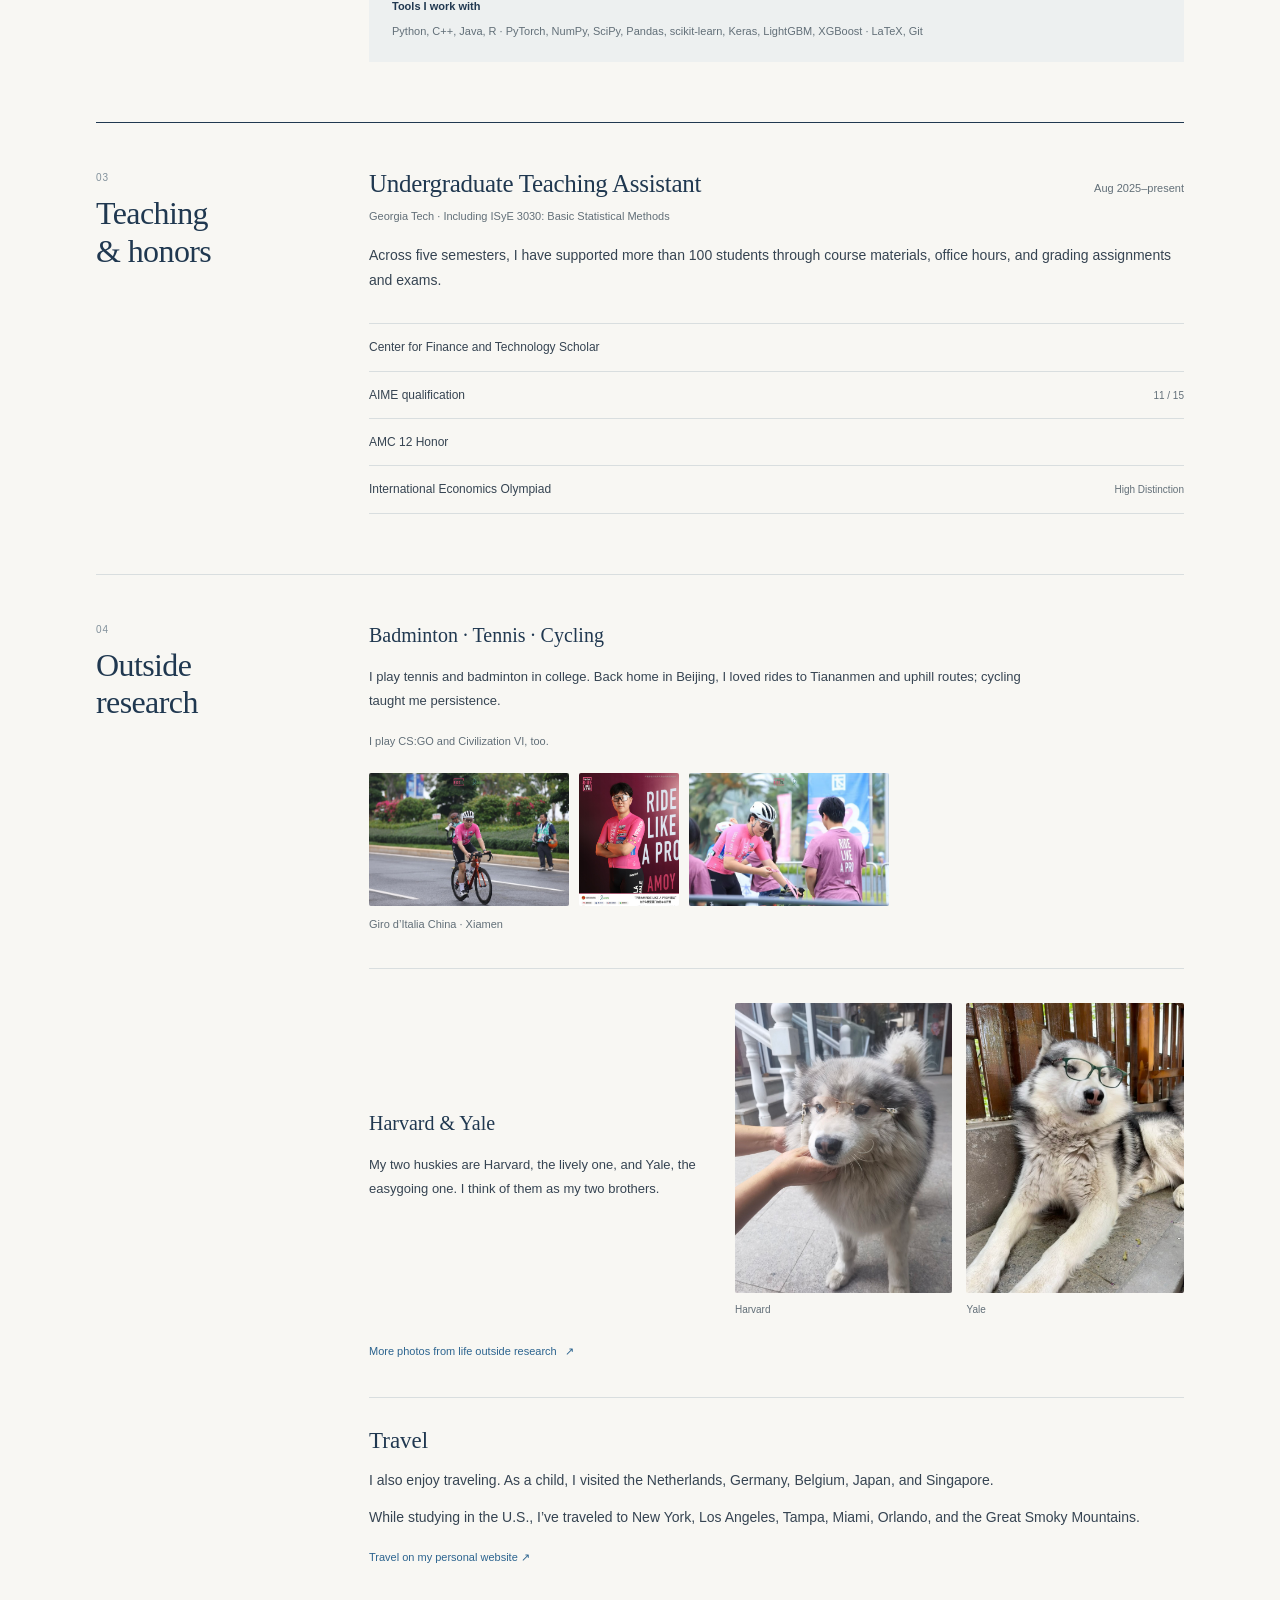
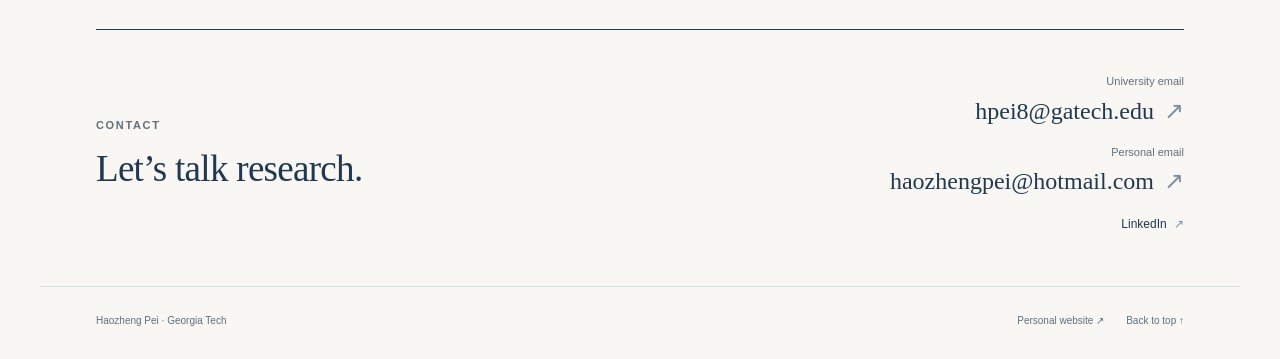
==== commit cff72a80: "Make cycling photos a compact personal album and correct event name" ====
--- a/academic/index.html
+++ b/academic/index.html
@@ -5,7 +5,7 @@
   <meta name="viewport" content="width=device-width, initial-scale=1">
   <meta name="theme-color" content="#f8f7f3">
   <link rel="icon" href="data:image/svg+xml,%3Csvg xmlns='http://www.w3.org/2000/svg' viewBox='0 0 64 64'%3E%3Crect width='64' height='64' rx='12' fill='%23203850'/%3E%3Ctext x='32' y='43' text-anchor='middle' font-family='Georgia,serif' font-size='36' fill='%23fff'%3EH%3C/text%3E%3C/svg%3E">
-  <link rel="stylesheet" href="styles.css?v=3f1a595294">
+  <link rel="stylesheet" href="styles.css?v=d759556369">
   <script src="script.js?v=755f562096" defer></script>
   <script src="../language.js?v=802c5b58a4" defer></script>
   <link rel="stylesheet" href="../assets/photo-viewer.css?v=28ba1ac8b4">
@@ -213,11 +213,11 @@
           </div>
           <figure class="cycling-event-album">
             <div class="cycling-event-grid">
-              <a class="event-action" href="../assets/photos/cycling-xiamen-ride.jpg" data-photo data-caption="Ride Like a Pro · Xiamen"><img src="../assets/photos/cycling-xiamen-ride.jpg" alt="Cycling at Ride Like a Pro in Xiamen" width="1086" height="724" loading="lazy" decoding="async"></a>
-              <a class="event-portrait" href="../assets/photos/cycling-xiamen-portrait.jpg" data-photo data-caption="Ride Like a Pro · Xiamen"><img src="../assets/photos/cycling-xiamen-portrait.jpg" alt="In a pink cycling jersey at Ride Like a Pro in Xiamen" width="768" height="1024" loading="lazy" decoding="async"></a>
-              <a class="event-candid" href="../assets/photos/cycling-xiamen-candid.jpg" data-photo data-caption="Ride Like a Pro · Xiamen"><img src="../assets/photos/cycling-xiamen-candid.jpg" alt="A candid moment at Ride Like a Pro in Xiamen" width="1086" height="724" loading="lazy" decoding="async"></a>
+              <a class="event-action" href="../assets/photos/cycling-xiamen-ride.jpg" data-photo data-caption="Giro d’Italia China · Xiamen"><img src="../assets/photos/cycling-xiamen-ride.jpg" alt="Cycling at Giro d’Italia China in Xiamen" width="1086" height="724" loading="lazy" decoding="async"></a>
+              <a class="event-portrait" href="../assets/photos/cycling-xiamen-portrait.jpg" data-photo data-caption="Giro d’Italia China · Xiamen"><img src="../assets/photos/cycling-xiamen-portrait.jpg" alt="In a pink cycling jersey at Giro d’Italia China in Xiamen" width="768" height="1024" loading="lazy" decoding="async"></a>
+              <a class="event-candid" href="../assets/photos/cycling-xiamen-candid.jpg" data-photo data-caption="Giro d’Italia China · Xiamen"><img src="../assets/photos/cycling-xiamen-candid.jpg" alt="A candid moment at Giro d’Italia China in Xiamen" width="1086" height="724" loading="lazy" decoding="async"></a>
             </div>
-            <figcaption>Ride Like a Pro · Xiamen</figcaption>
+            <figcaption>Giro d’Italia China · Xiamen</figcaption>
           </figure>
         </div>
         <div class="personal-story personal-dogs">
--- a/academic/styles.css
+++ b/academic/styles.css
@@ -73,18 +73,19 @@
 @media(max-width:390px){html[lang="en"] .intro h1{font-size:39px}.publication-status{margin-left:6px;padding-left:7px}}
 @media print{html[lang="en"] .intro h1{font-size:32pt}.research-item .paper-authors,.research-item .paper-title-original{font-size:8pt}}
 
-/* Three photographs from the same ride, with every original edge visible. */
+/* A small album strip: native 3:2, 3:4 and 3:2 images share one height. */
 .personal-story.personal-cycling{display:block}
 .personal-cycling>.personal-copy{max-width:660px}
-.cycling-event-album{margin:24px 0 0}
-.cycling-event-grid{display:grid;grid-template-columns:minmax(0,3fr) minmax(0,1fr);gap:12px 16px;align-items:start}
+.cycling-event-album{max-width:520px;margin:22px 0 0}
+.cycling-event-grid{display:grid;grid-template-columns:minmax(0,2fr) minmax(0,1fr) minmax(0,2fr);gap:10px;align-items:start}
 .cycling-event-grid a{min-width:0;overflow:hidden;border-radius:2px}
 .cycling-event-grid img{display:block;width:100%;height:auto;object-fit:contain}
-.cycling-event-grid .event-action{grid-column:1;grid-row:1/3;align-self:center}
+.cycling-event-grid .event-action{grid-column:1;grid-row:1}
 .cycling-event-grid .event-portrait{grid-column:2;grid-row:1}
-.cycling-event-grid .event-candid{grid-column:2;grid-row:2}
-.cycling-event-album figcaption{font-size:11px;line-height:1.7;color:var(--muted);margin-top:10px}
-@media(max-width:600px){.cycling-event-album{margin-top:21px}.cycling-event-grid{grid-template-columns:minmax(0,1fr) minmax(0,2fr);gap:12px}.cycling-event-grid .event-action{grid-column:1/-1;grid-row:1}.cycling-event-grid .event-portrait{grid-column:1;grid-row:2}.cycling-event-grid .event-candid{grid-column:2;grid-row:2;align-self:center}}
+.cycling-event-grid .event-candid{grid-column:3;grid-row:1}
+.cycling-event-album figcaption{font-size:11px;line-height:1.7;color:var(--muted);margin-top:9px}
+@media(max-width:600px){.cycling-event-album{margin-top:19px}.cycling-event-grid{gap:8px}}
+@media(max-width:420px){.cycling-event-grid{gap:6px}}
 @media print{.cycling-event-album{display:none}}
 
 /* Both current research directions have the same typographic hierarchy. */
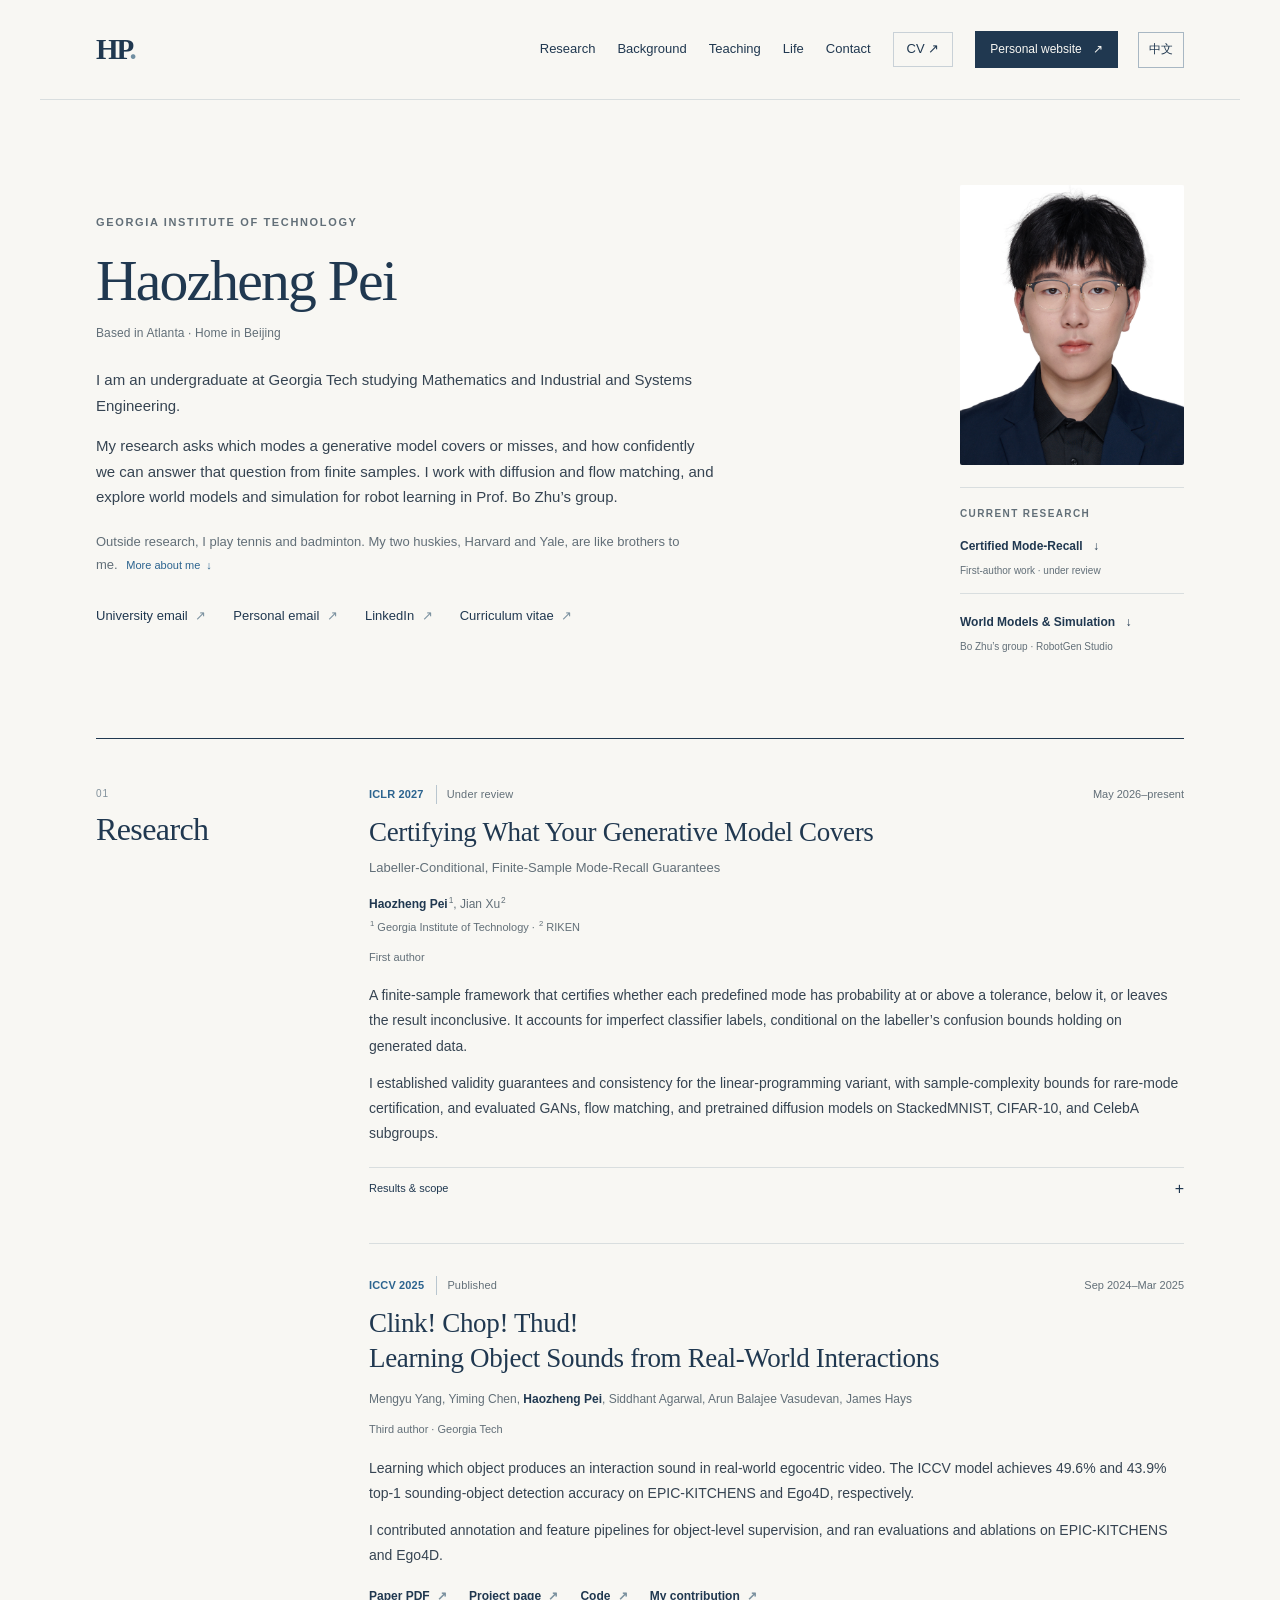
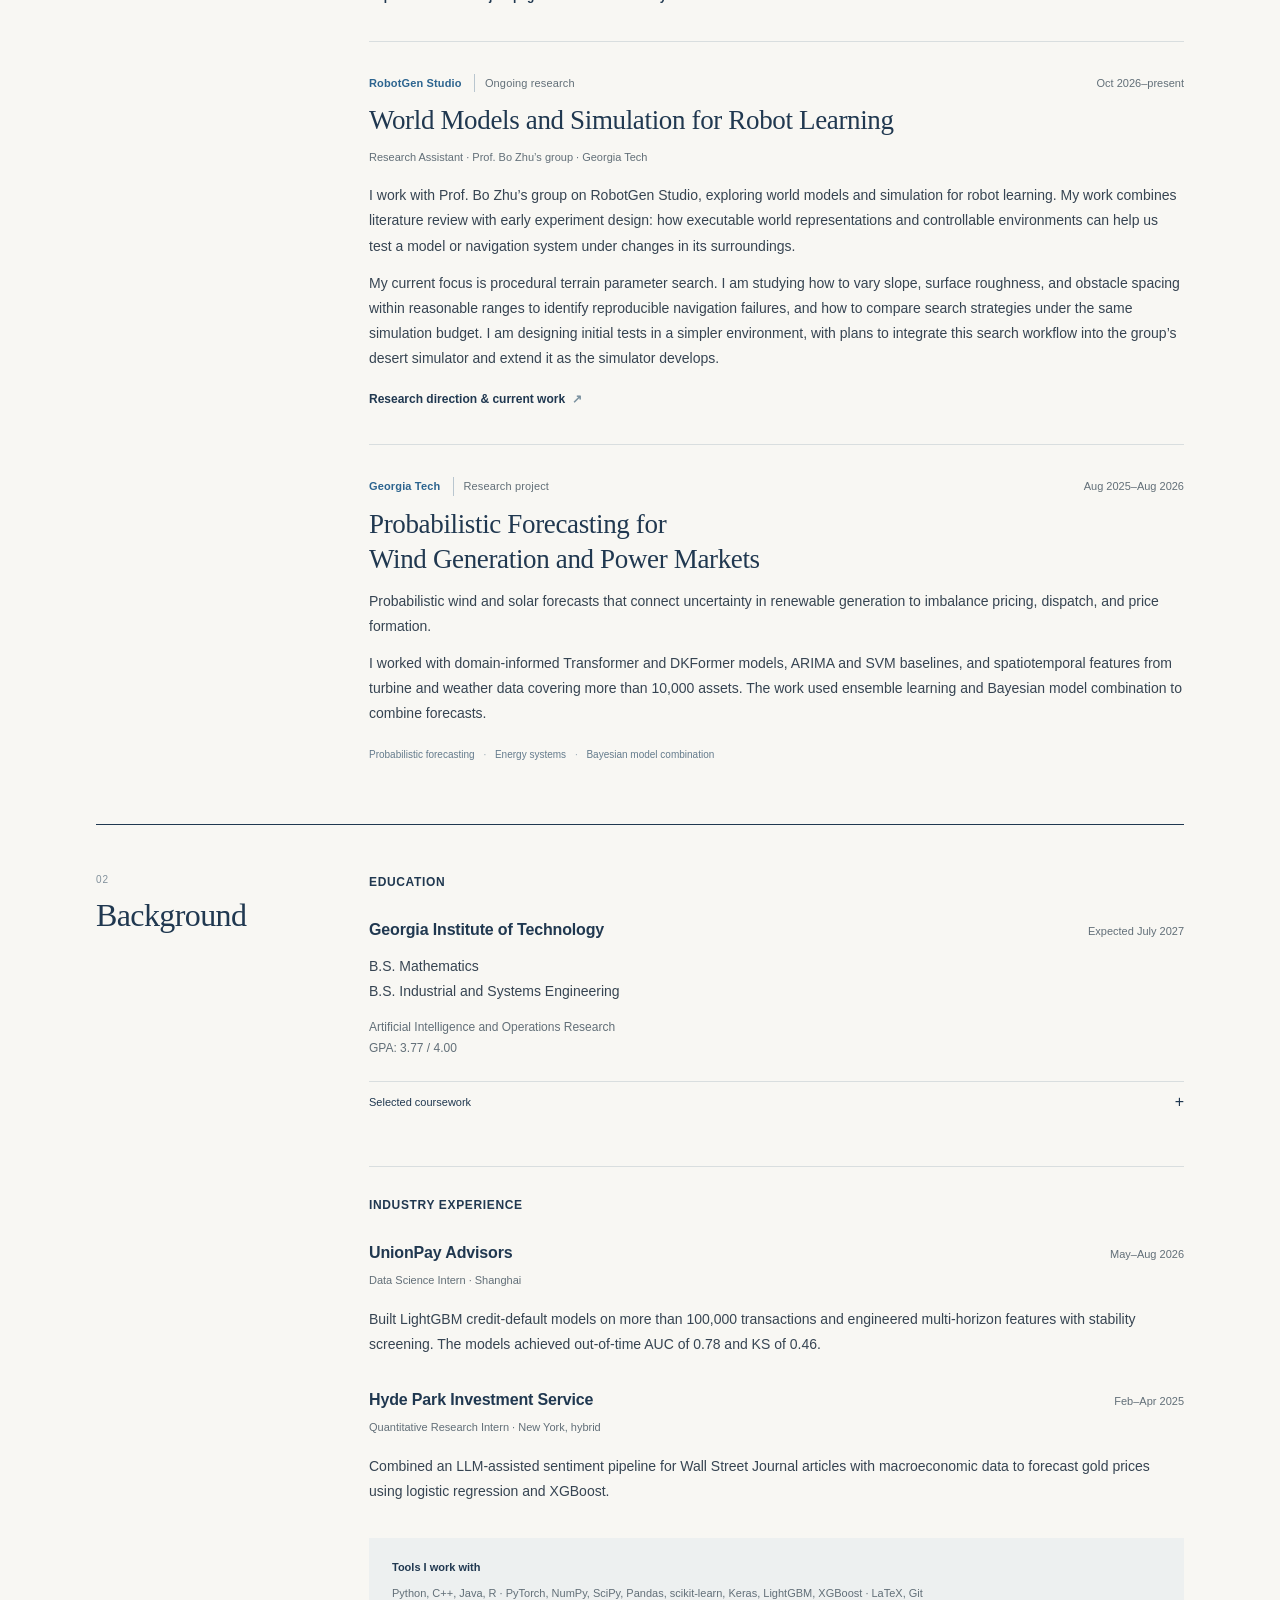
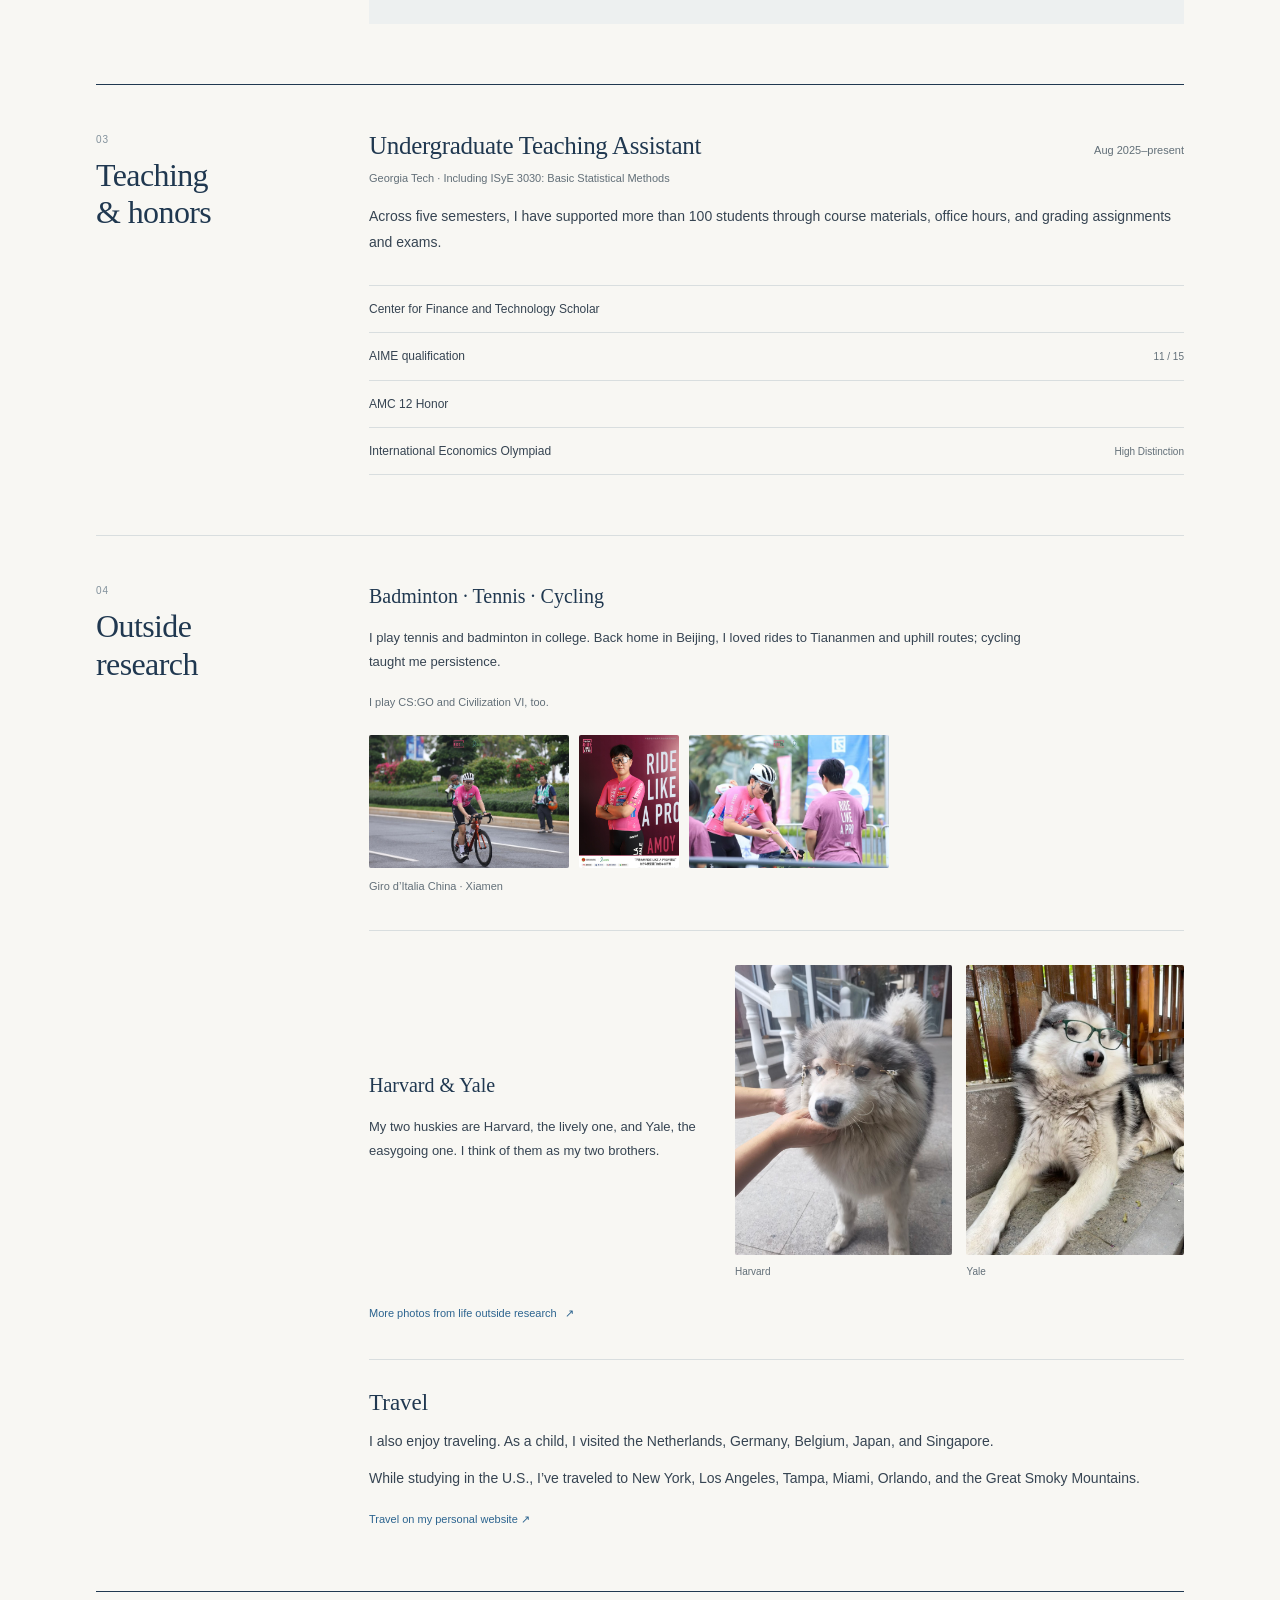
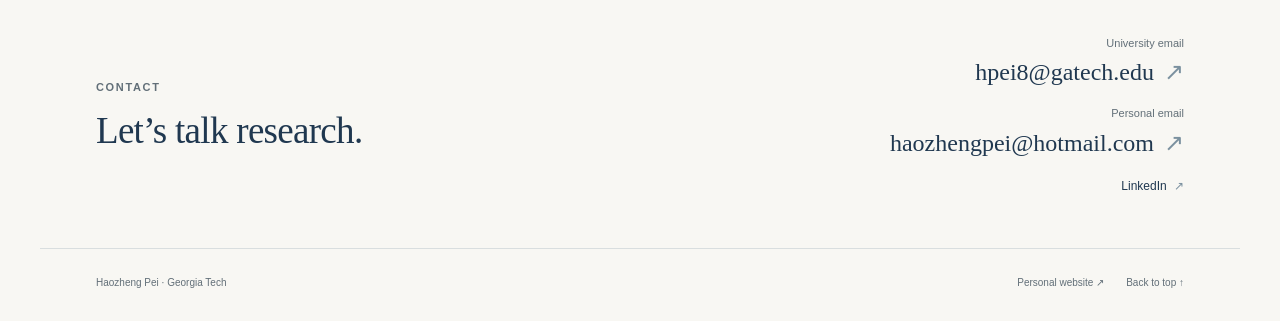
==== commit ed316774: "Temporarily hide ICLR manuscript and detail entry links" ====
--- a/academic/index.html
+++ b/academic/index.html
@@ -120,13 +120,12 @@
       <div class="section-content">
         <article class="research-item" id="mode-recall">
           <div class="item-topline"><span class="venue">ICLR 2027 <span class="publication-status">Under review</span></span><span class="date">May 2026–present</span></div>
-          <h3><a href="../research/mode-recall/">Certifying What Your Generative Model Covers</a></h3>
+          <h3>Certifying What Your Generative Model Covers</h3>
           <p class="paper-title-original">Labeller-Conditional, Finite-Sample Mode-Recall Guarantees</p>
           <p class="paper-authors" lang="en"><strong>Haozheng Pei</strong><sup>1</sup>, Jian Xu<sup>2</sup></p><p class="paper-affiliations"><sup>1</sup> Georgia Institute of Technology <span aria-hidden="true">·</span> <sup>2</sup> RIKEN</p>
           <p class="role">First author</p>
           <p>A finite-sample framework that certifies whether each predefined mode has probability at or above a tolerance, below it, or leaves the result inconclusive. It accounts for imperfect classifier labels, conditional on the labeller’s confusion bounds holding on generated data.</p>
           <p>I established validity guarantees and consistency for the linear-programming variant, with sample-complexity bounds for rare-mode certification, and evaluated GANs, flow matching, and pretrained diffusion models on StackedMNIST, CIFAR-10, and CelebA subgroups.</p>
-          <div class="paper-links"><a href="https://openreview.net/forum?id=7OVZwupz0E" target="_blank" rel="noopener noreferrer">OpenReview <span aria-hidden="true">↗</span></a><a href="../assets/papers/certifying-generative-mode-coverage.pdf?v=0745bf74af" target="_blank" rel="noopener">Paper PDF <span aria-hidden="true">↗</span></a><a href="../research/mode-recall/">Research overview <span aria-hidden="true">↗</span></a></div>
           <details>
             <summary>Results &amp; scope <span aria-hidden="true">+</span></summary>
             <div class="detail-content"><p>On 1,000-mode StackedMNIST, two DCGAN capacities and a rectified-flow model yielded certified coverage of 29%, 53%, and 73%, against true coverage of 54%, 92%, and 100%; nearest-neighbor recall was near zero for all three. These certificates are conservative lower bounds, not point estimates. The work measures coverage across predefined modes, not diversity within a mode.</p></div>
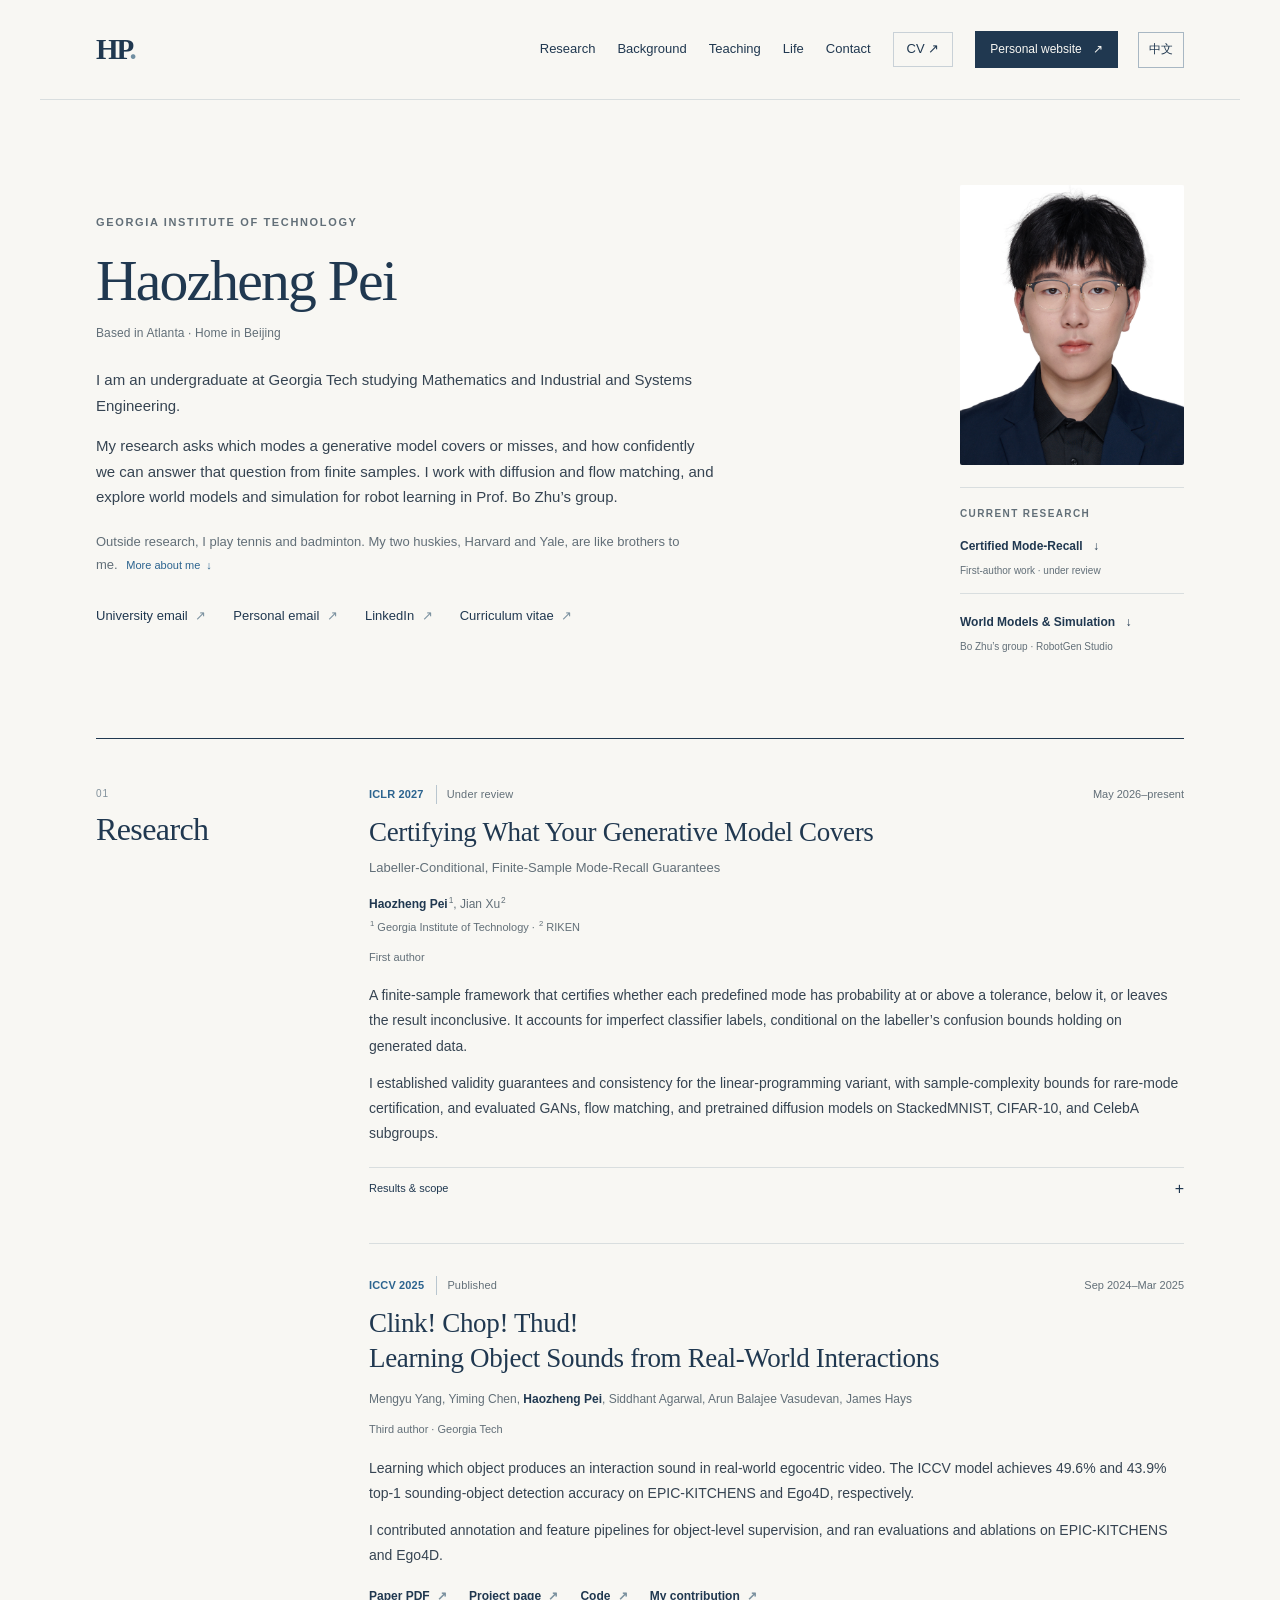
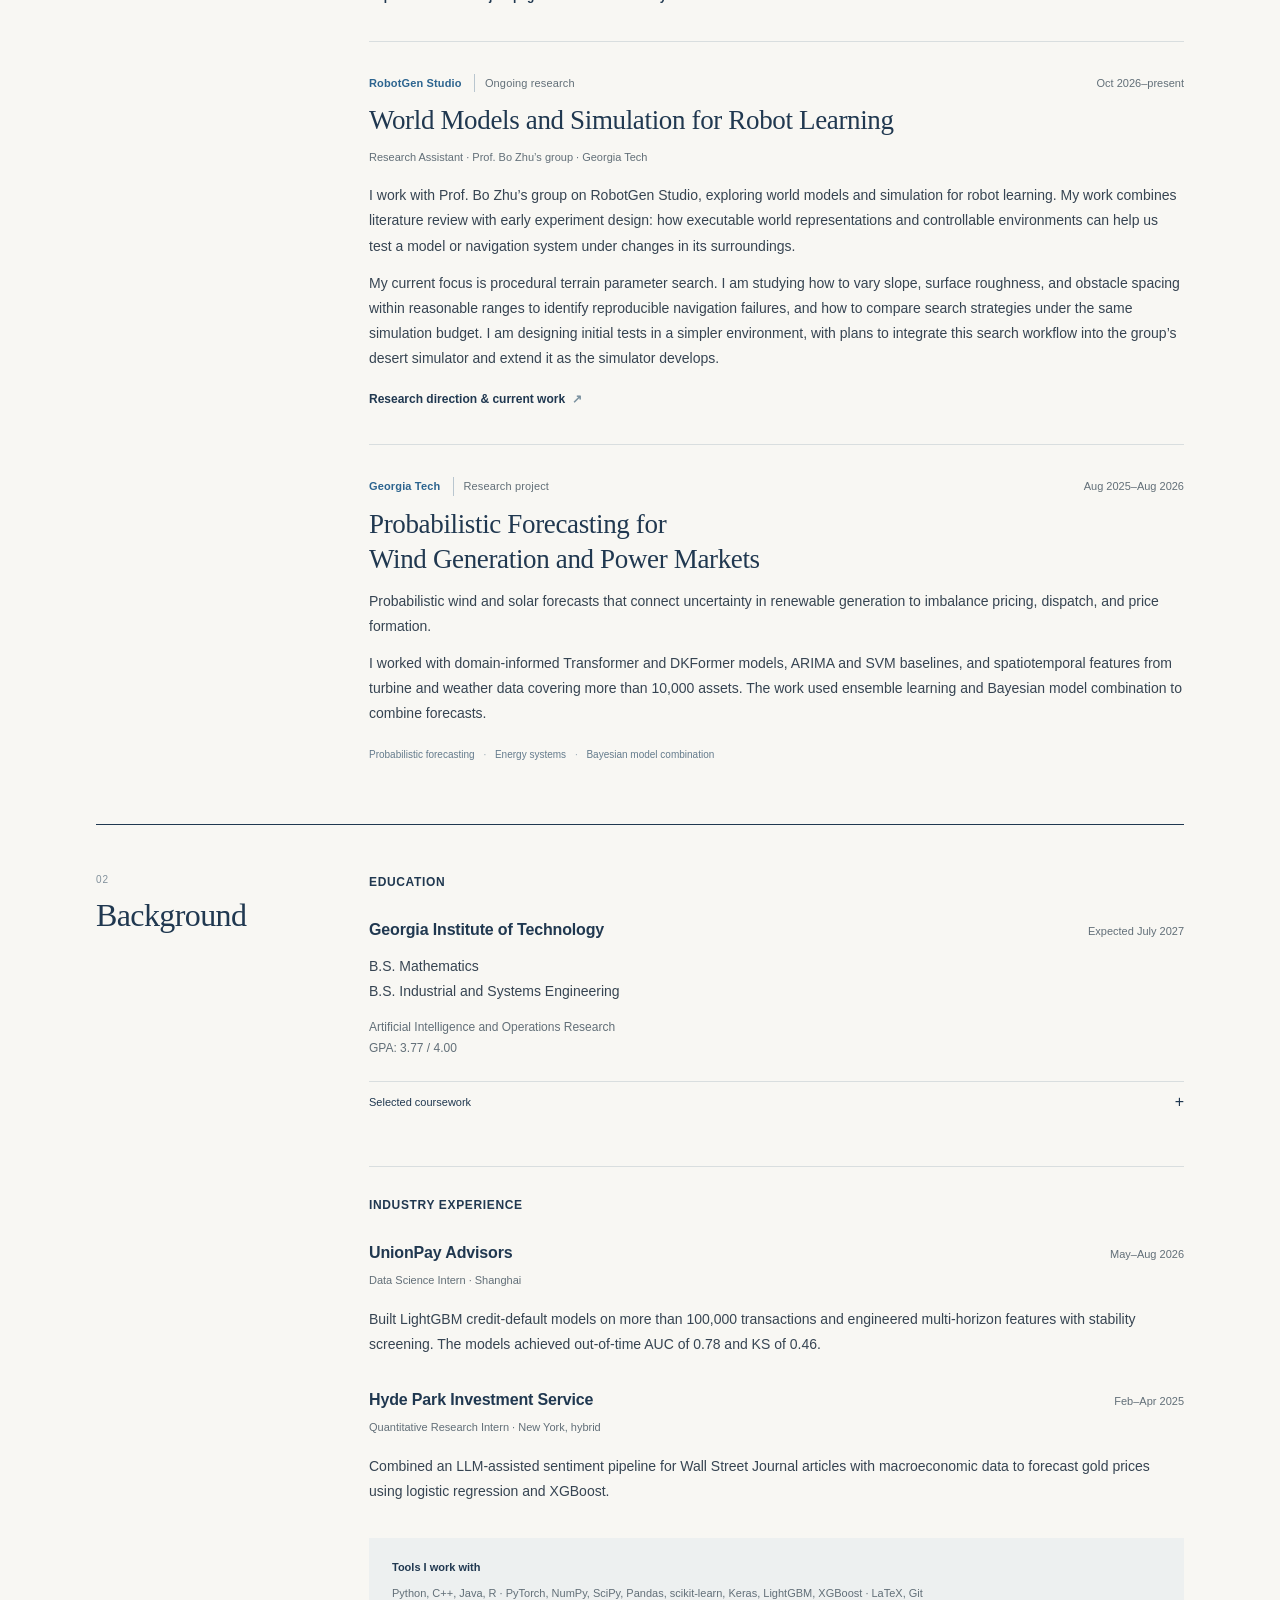
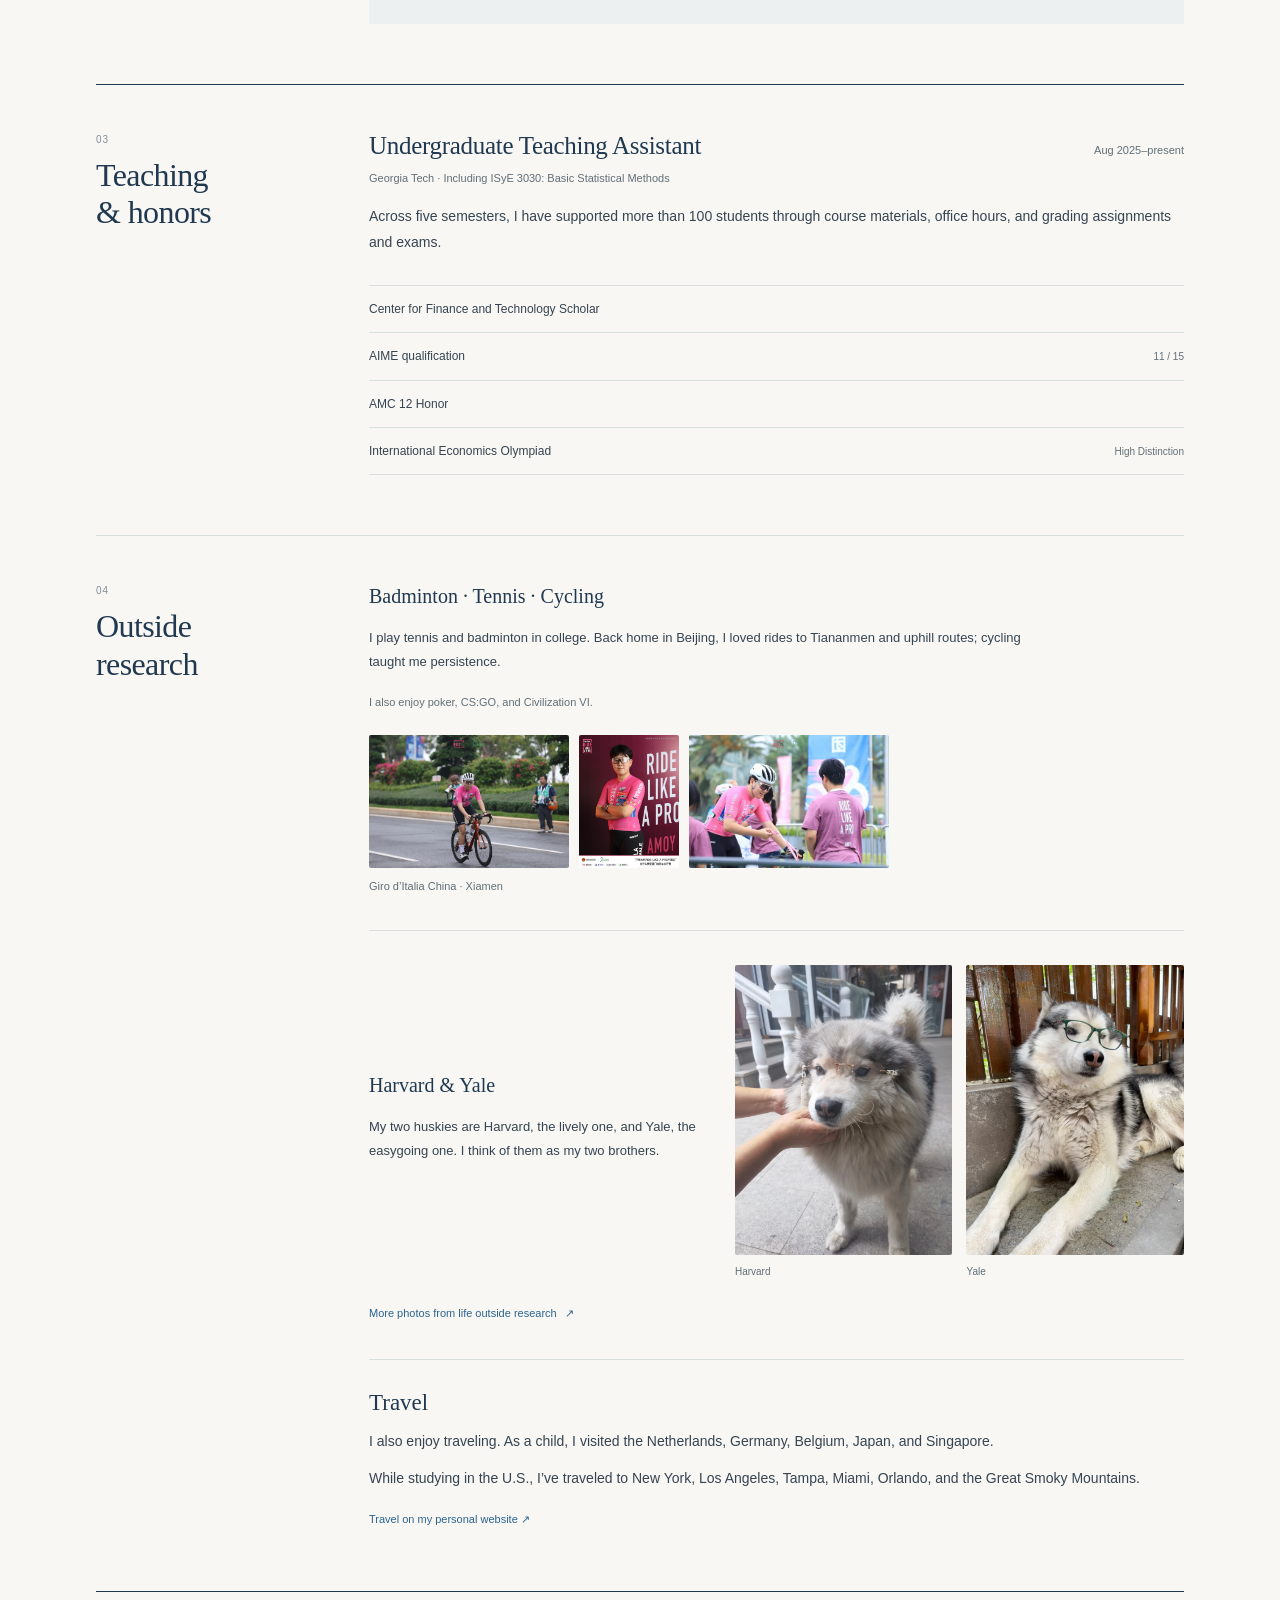
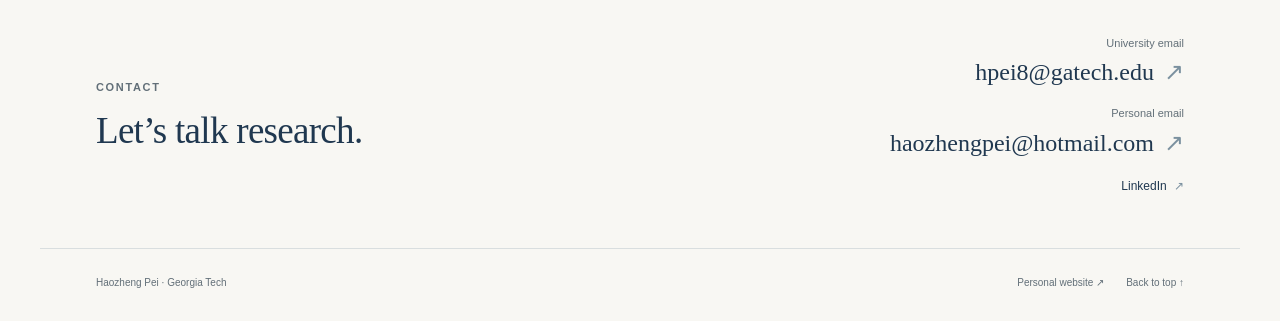
==== commit d36b8e85: "Add poker to personal interests in both languages" ====
--- a/academic/index.html
+++ b/academic/index.html
@@ -208,7 +208,7 @@
           <div class="personal-copy">
             <p class="personal-interests">Badminton · Tennis · Cycling</p>
             <p>I play tennis and badminton in college. Back home in Beijing, I loved rides to Tiananmen and uphill routes; cycling taught me persistence.</p>
-            <p class="personal-games">I play CS:GO and Civilization VI, too.</p>
+            <p class="personal-games">I also enjoy poker, CS:GO, and Civilization VI.</p>
           </div>
           <figure class="cycling-event-album">
             <div class="cycling-event-grid">
